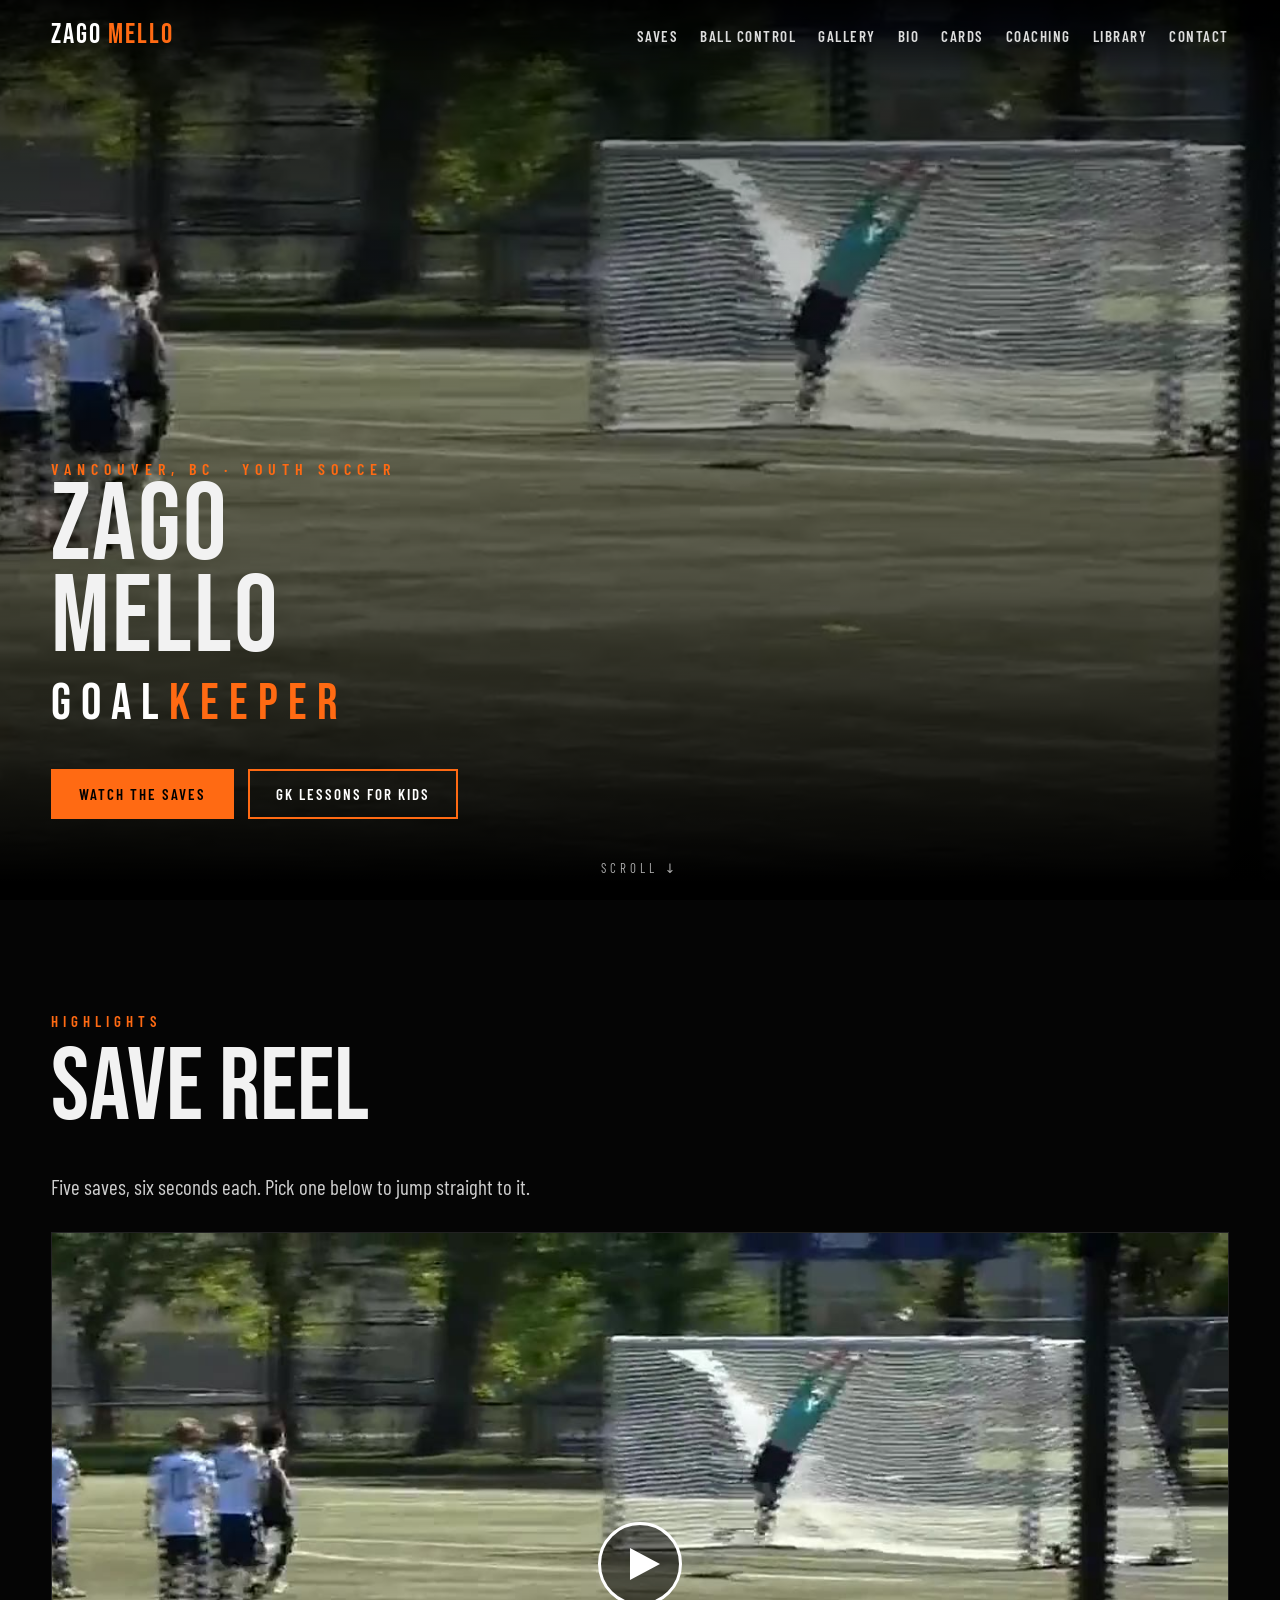
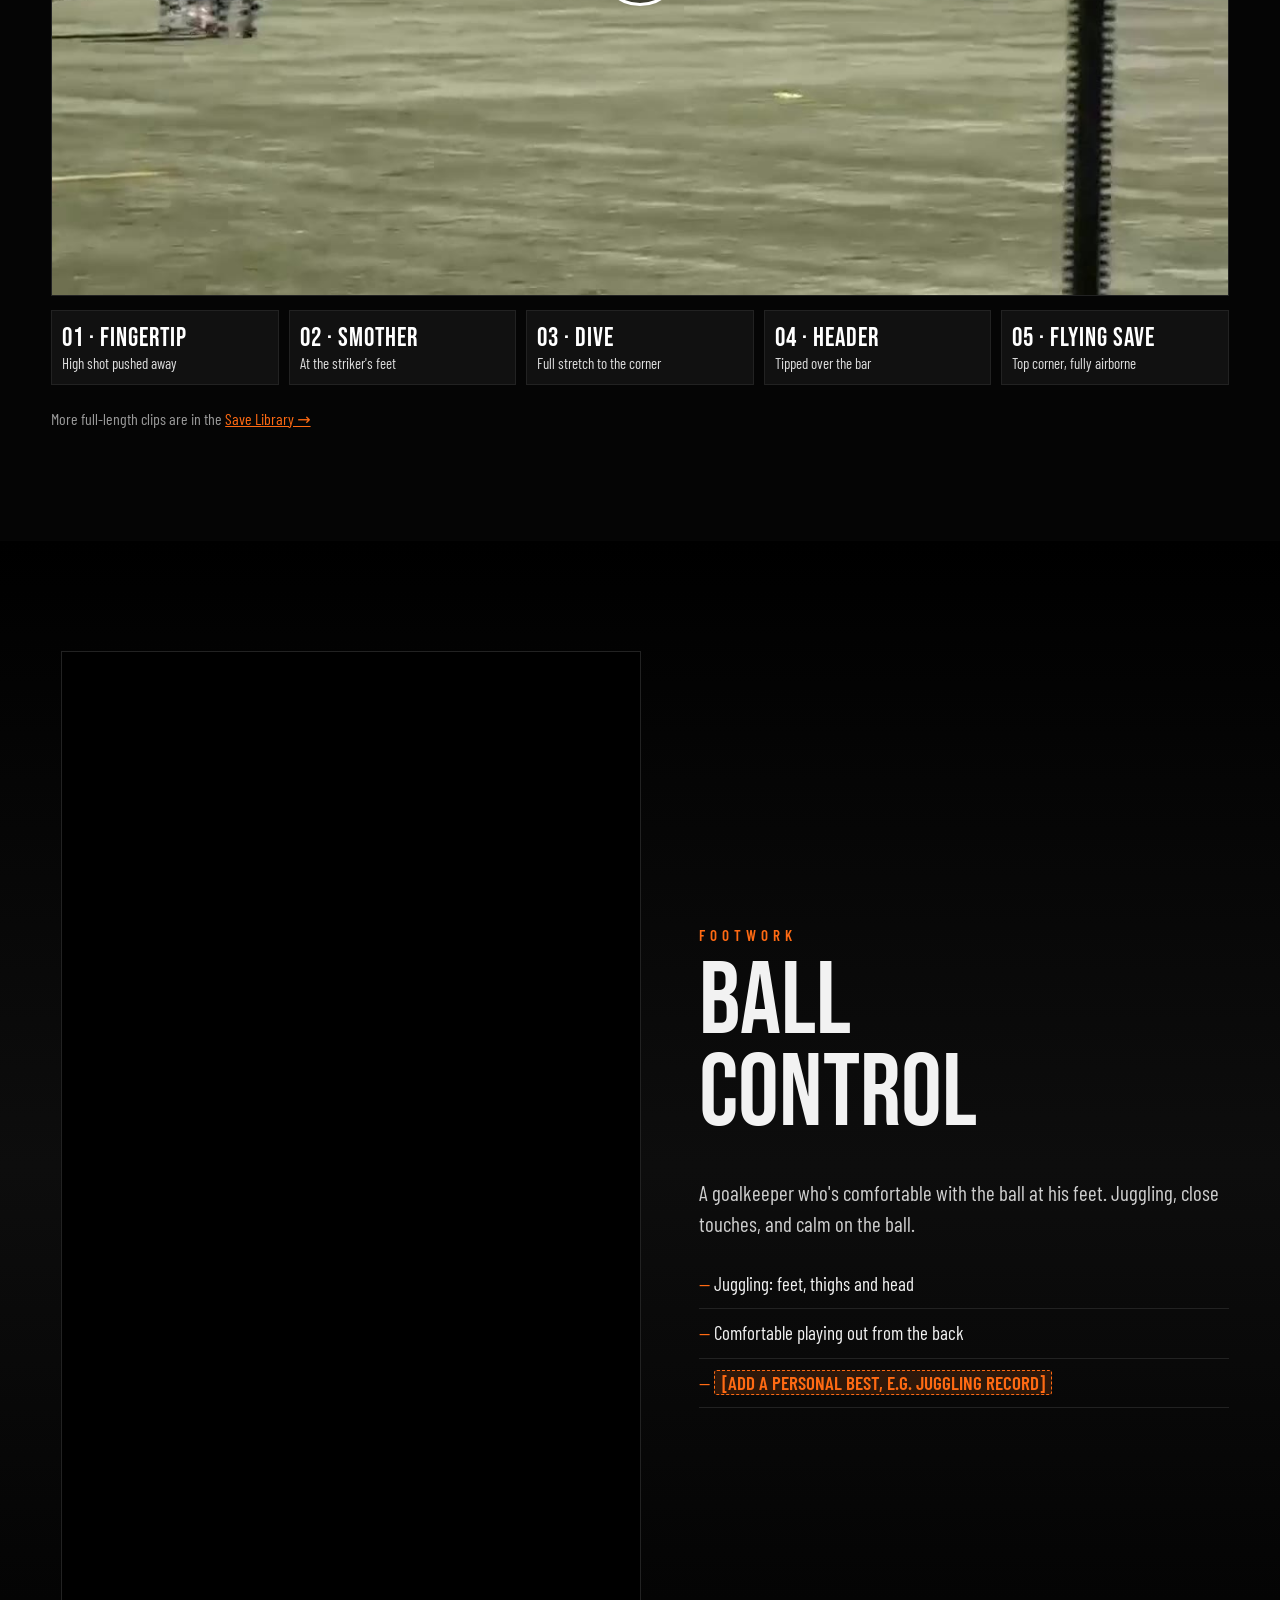
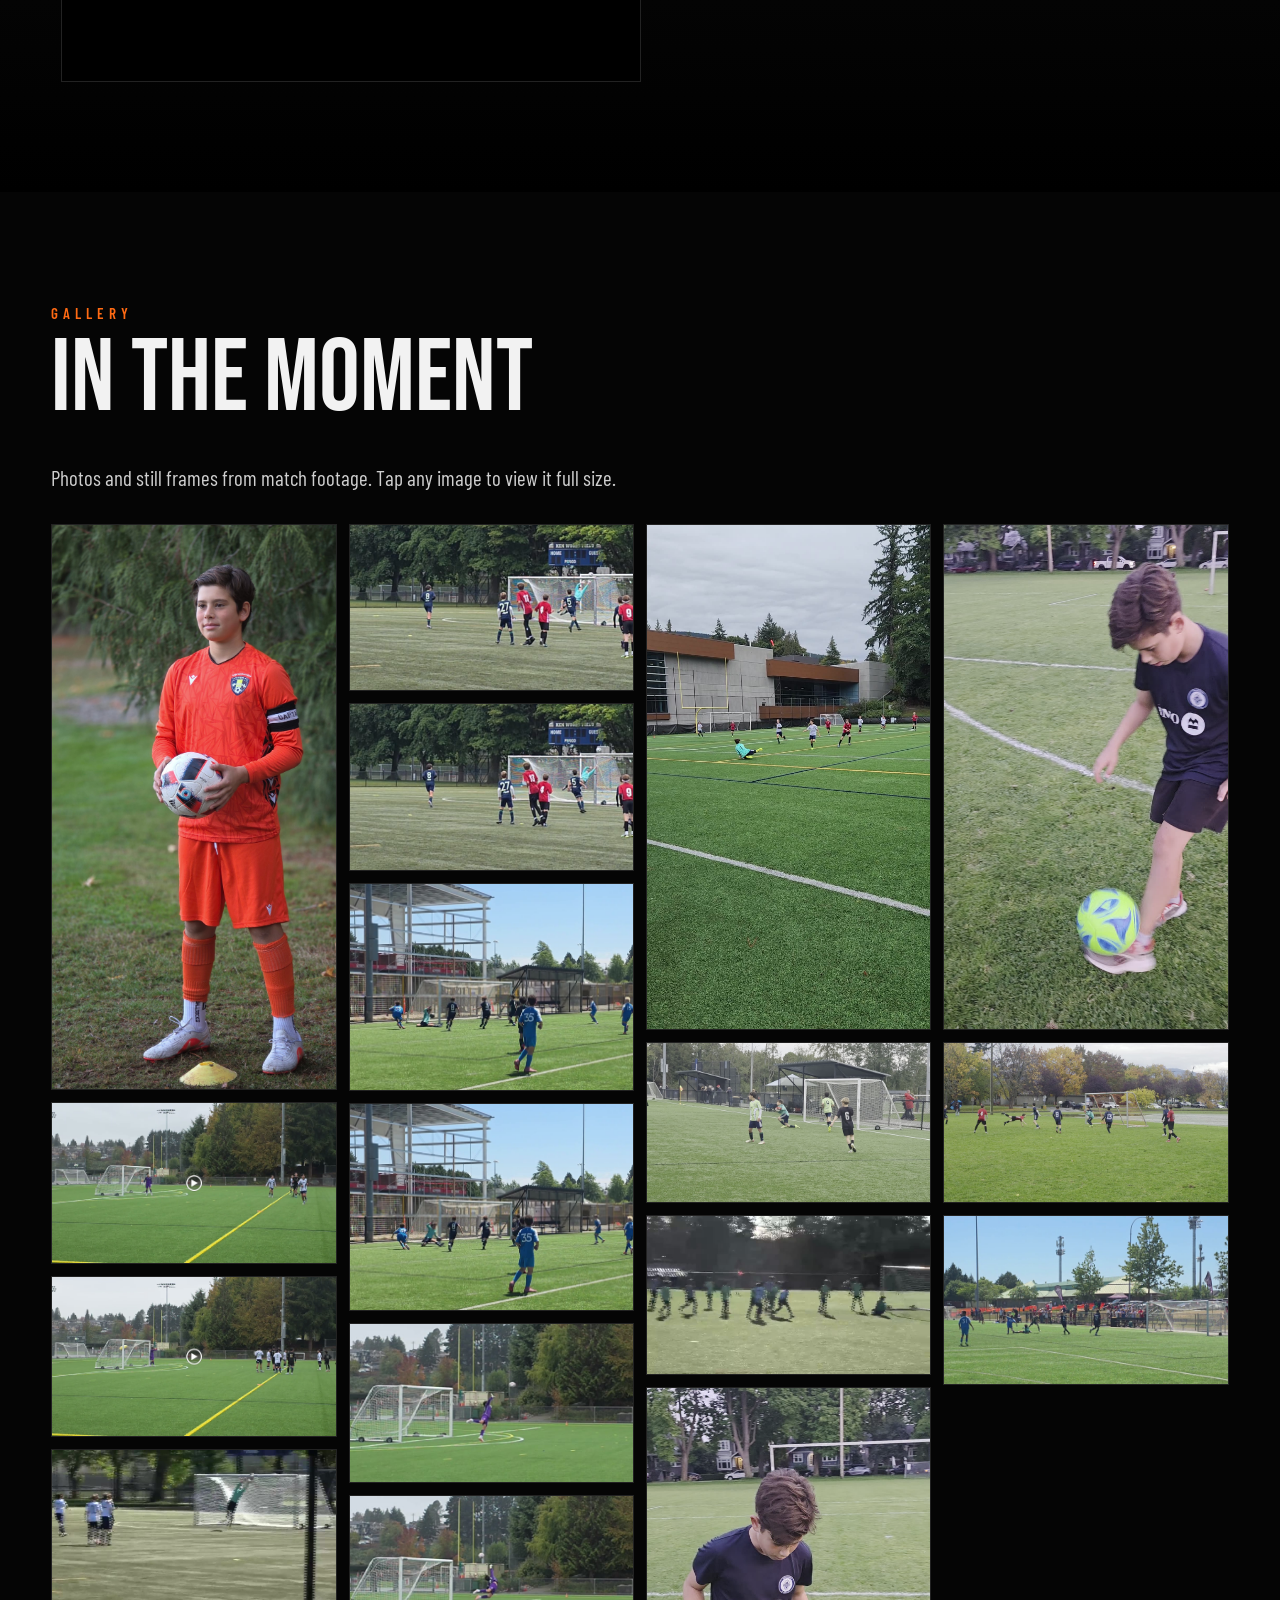
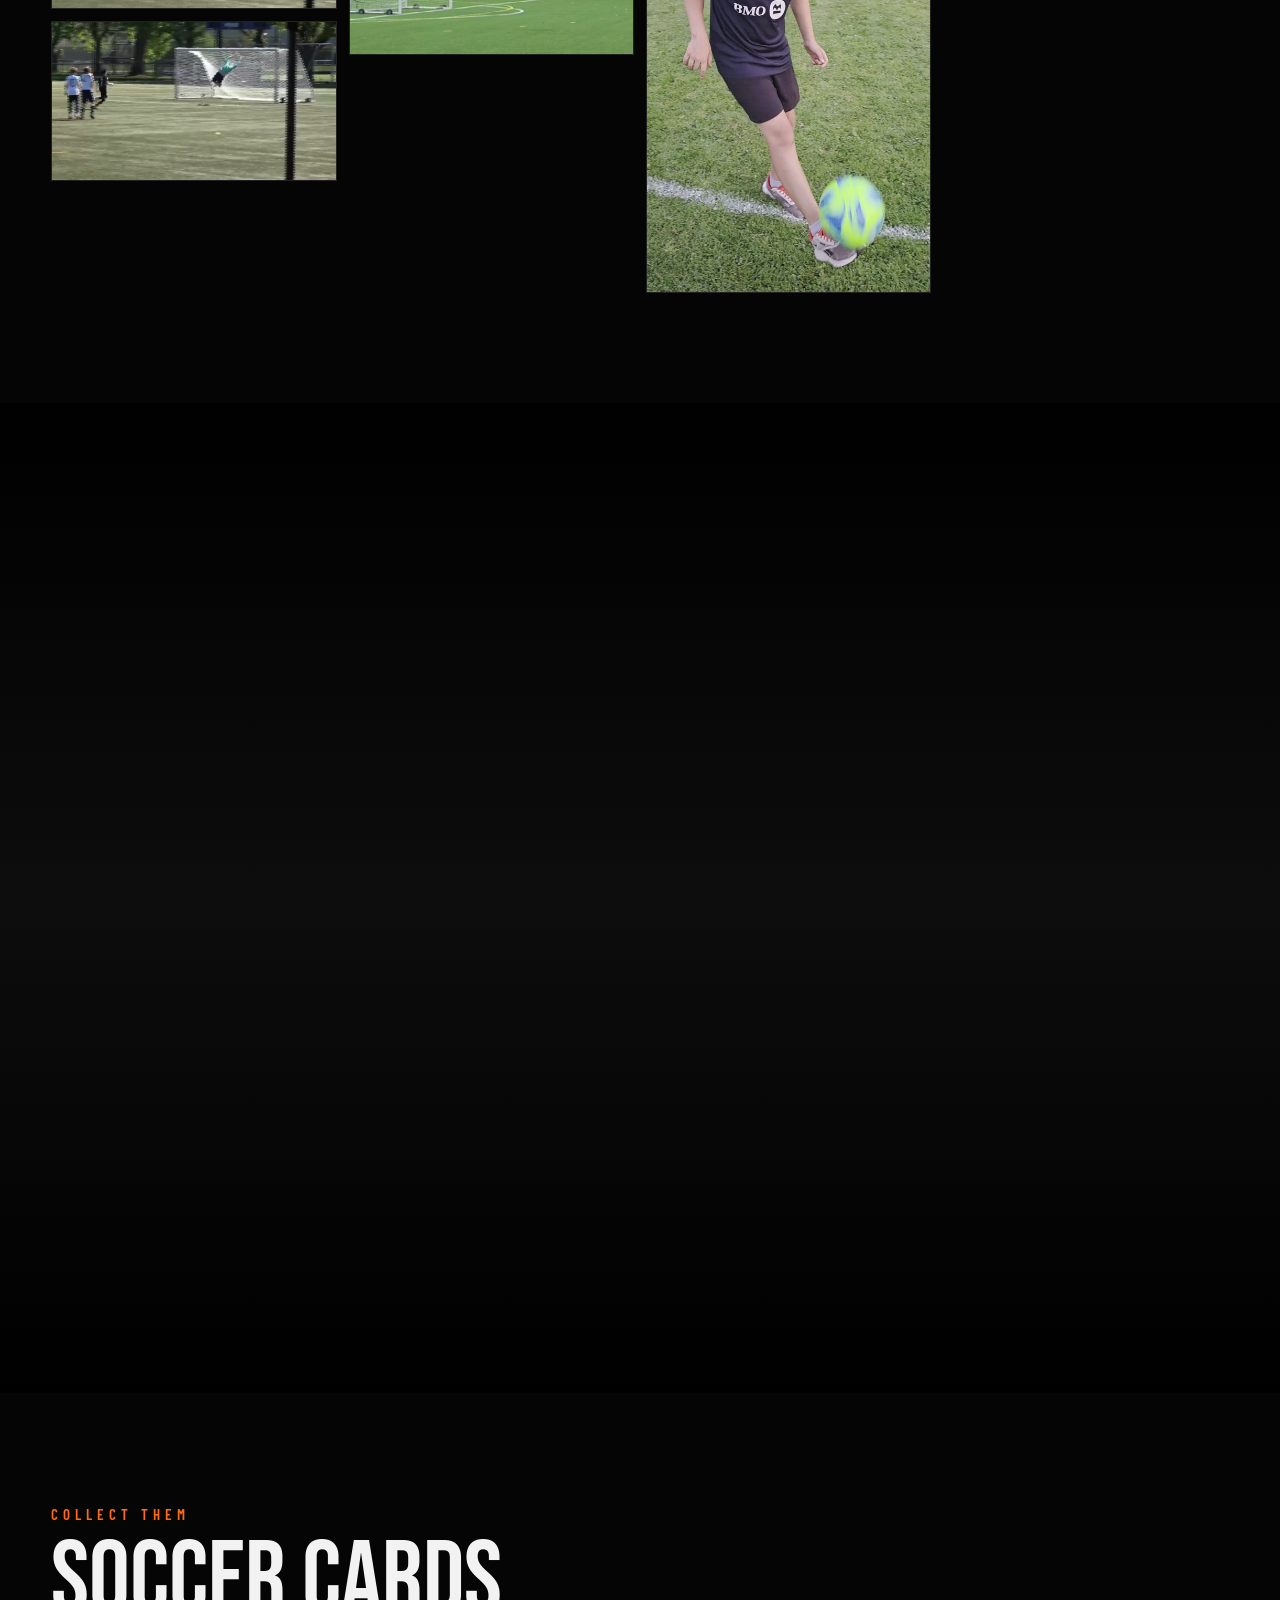
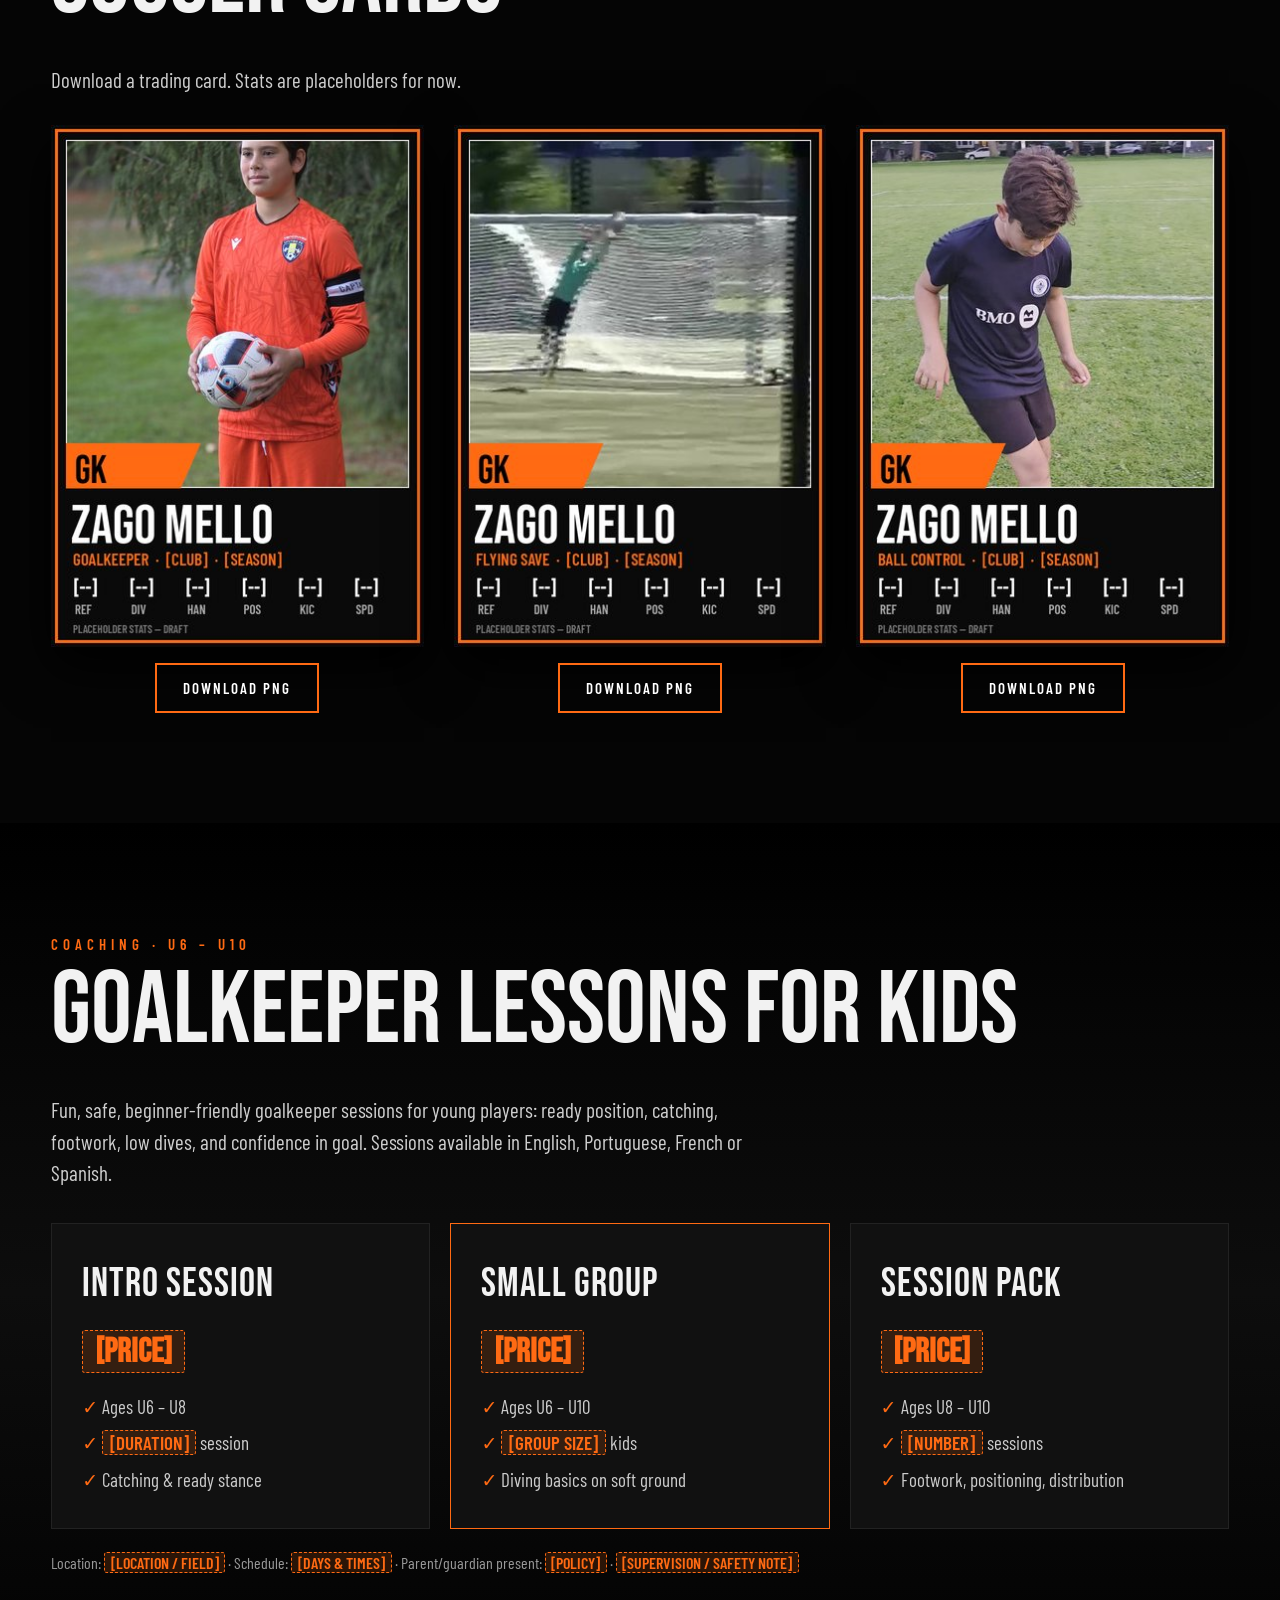
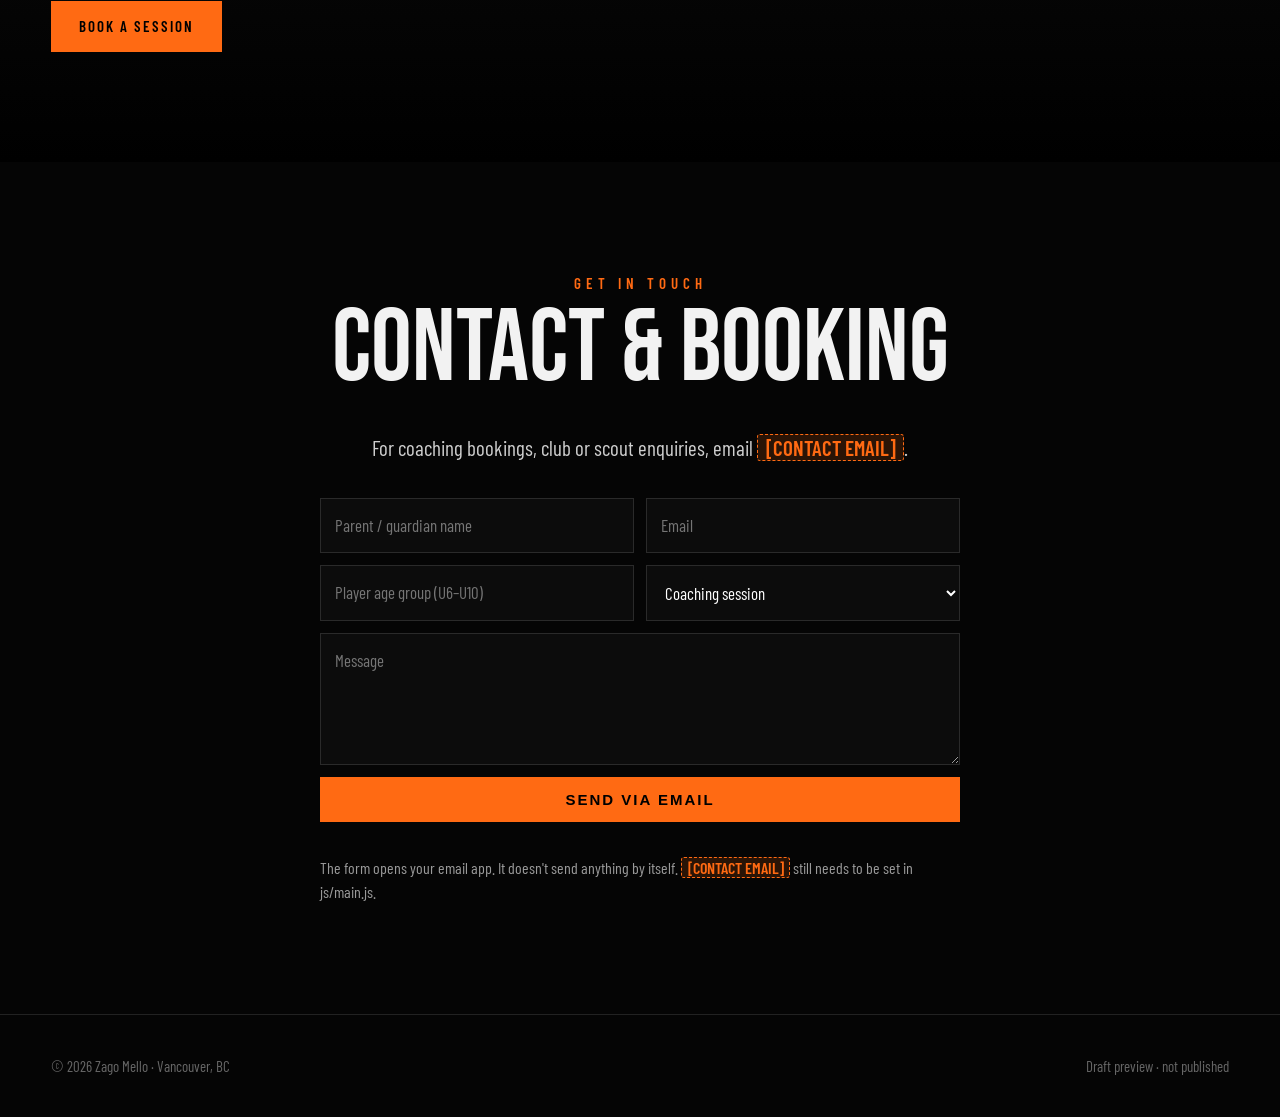
==== index.html @ b1a23499 "Reel: keep the chapter still over the player until the right frame is playing" ====
<!doctype html>
<html lang="en"><head>
<meta charset="utf-8"><meta name="viewport" content="width=device-width,initial-scale=1">
<title>Zago Mello — Goalkeeper</title>
<meta name="description" content="Zago Mello, youth soccer goalkeeper from Vancouver, BC. Save reel, ball control, gallery and goalkeeper coaching for kids U6–U10.">
<meta property="og:title" content="Zago Mello — Goalkeeper"><meta property="og:image" content="reel/poster.jpg">
<link rel="preload" href="fonts/BebasNeue-Regular.ttf" as="font" type="font/ttf" crossorigin>
<link rel="stylesheet" href="css/style.css?v=4">
</head><body id="top">
<nav class="nav" id="nav">
  <a class="brand" href="index.html#top">ZAGO <span>MELLO</span></a>
  <button class="burger" aria-label="Menu" onclick="document.querySelector('.links').classList.toggle('open')">☰</button>
  <ul class="links">
    <li><a href="index.html#reel">Saves</a></li><li><a href="index.html#control">Ball Control</a></li>
    <li><a href="index.html#gallery">Gallery</a></li><li><a href="index.html#bio">Bio</a></li>
    <li><a href="index.html#cards">Cards</a></li><li><a href="index.html#coaching">Coaching</a></li>
    <li><a href="library.html">Library</a></li><li><a href="index.html#contact">Contact</a></li>
  </ul>
</nav>
<header class="hero">
  <video autoplay muted loop playsinline preload="auto" poster="reel/poster.jpg"><source src="reel/hero-loop.mp4" type="video/mp4"></video>
  <div class="hero-txt">
    <div class="kicker">Vancouver, BC · Youth Soccer</div>
    <h1>ZAGO<br>MELLO</h1>
    <div class="role">GOAL<b>KEEPER</b></div>
    <div class="btns"><a class="btn fill" href="#reel">Watch the saves</a><a class="btn" href="#coaching">GK lessons for kids</a></div>
  </div>
  <div class="scroll-cue">SCROLL ↓</div>
</header>

<section id="reel"><div class="wrap reveal">
  <div class="eyebrow">Highlights</div><h2>Save Reel</h2>
  <p class="lead">Five saves, six seconds each. Pick one below to jump straight to it.</p>
  <div class="player" id="reelPlayer" data-poster="reel/poster.jpg"></div>
  <div class="chapters" id="chapters">
    <button data-t="0" data-img="img/chapters/01.jpg"><b>01 · Fingertip</b>High shot pushed away</button>
    <button data-t="6" data-img="img/chapters/02.jpg"><b>02 · Smother</b>At the striker's feet</button>
    <button data-t="12" data-img="img/chapters/03.jpg"><b>03 · Dive</b>Full stretch to the corner</button>
    <button data-t="18" data-img="img/chapters/04.jpg"><b>04 · Header</b>Tipped over the bar</button>
    <button data-t="24" data-img="img/chapters/05.jpg"><b>05 · Flying save</b>Top corner, fully airborne</button>
  </div>
  <p class="note">More full-length clips are in the <a href="library.html">Save Library →</a></p>
</div></section>

<section id="control" class="alt"><div class="wrap bc reveal">
  <div class="player" id="controlPlayer" data-poster="media/ball-control-poster.jpg"></div>
  <div>
    <div class="eyebrow">Footwork</div><h2>Ball<br>Control</h2>
    <p class="lead">A goalkeeper who's comfortable with the ball at his feet. Juggling, close touches, and calm on the ball.</p>
    <ul><li>Juggling: feet, thighs and head</li><li>Comfortable playing out from the back</li><li><span class="ph">[ADD A PERSONAL BEST, E.G. JUGGLING RECORD]</span></li></ul>
  </div>
</div></section>

<section id="gallery"><div class="wrap reveal">
  <div class="eyebrow">Gallery</div><h2>In The Moment</h2>
  <p class="lead">Photos and still frames from match footage. Tap any image to view it full size.</p>
  <div class="grid" id="grid">
      <a href="img/gallery/photo-n001.jpg" data-cap="photo-n001"><img src="img/gallery/photo-n001.jpg" loading="lazy" alt="Zago Mello goalkeeper still"></a>
      <a href="img/gallery/photo-n107.jpg" data-cap="photo-n107"><img src="img/gallery/photo-n107.jpg" loading="lazy" alt="Zago Mello goalkeeper still"></a>
      <a href="img/gallery/photo-n109.jpg" data-cap="photo-n109"><img src="img/gallery/photo-n109.jpg" loading="lazy" alt="Zago Mello goalkeeper still"></a>
      <a href="img/gallery/frame-01-n008.jpg" data-cap="frame-01-n008"><img src="img/gallery/frame-01-n008.jpg" loading="lazy" alt="Zago Mello goalkeeper still"></a>
      <a href="img/gallery/frame-02-n008.jpg" data-cap="frame-02-n008"><img src="img/gallery/frame-02-n008.jpg" loading="lazy" alt="Zago Mello goalkeeper still"></a>
      <a href="img/gallery/frame-03-n005.jpg" data-cap="frame-03-n005"><img src="img/gallery/frame-03-n005.jpg" loading="lazy" alt="Zago Mello goalkeeper still"></a>
      <a href="img/gallery/frame-04-n005.jpg" data-cap="frame-04-n005"><img src="img/gallery/frame-04-n005.jpg" loading="lazy" alt="Zago Mello goalkeeper still"></a>
      <a href="img/gallery/frame-05-n012.jpg" data-cap="frame-05-n012"><img src="img/gallery/frame-05-n012.jpg" loading="lazy" alt="Zago Mello goalkeeper still"></a>
      <a href="img/gallery/frame-06-n012.jpg" data-cap="frame-06-n012"><img src="img/gallery/frame-06-n012.jpg" loading="lazy" alt="Zago Mello goalkeeper still"></a>
      <a href="img/gallery/frame-07-n002.jpg" data-cap="frame-07-n002"><img src="img/gallery/frame-07-n002.jpg" loading="lazy" alt="Zago Mello goalkeeper still"></a>
      <a href="img/gallery/frame-08-n002.jpg" data-cap="frame-08-n002"><img src="img/gallery/frame-08-n002.jpg" loading="lazy" alt="Zago Mello goalkeeper still"></a>
      <a href="img/gallery/frame-09-n015.jpg" data-cap="frame-09-n015"><img src="img/gallery/frame-09-n015.jpg" loading="lazy" alt="Zago Mello goalkeeper still"></a>
      <a href="img/gallery/frame-10-n018.jpg" data-cap="frame-10-n018"><img src="img/gallery/frame-10-n018.jpg" loading="lazy" alt="Zago Mello goalkeeper still"></a>
      <a href="img/gallery/frame-11-n011.jpg" data-cap="frame-11-n011"><img src="img/gallery/frame-11-n011.jpg" loading="lazy" alt="Zago Mello goalkeeper still"></a>
      <a href="img/gallery/frame-12-n010.jpg" data-cap="frame-12-n010"><img src="img/gallery/frame-12-n010.jpg" loading="lazy" alt="Zago Mello goalkeeper still"></a>
      <a href="img/gallery/frame-13-n010.jpg" data-cap="frame-13-n010"><img src="img/gallery/frame-13-n010.jpg" loading="lazy" alt="Zago Mello goalkeeper still"></a>
      <a href="img/gallery/frame-14-n003.jpg" data-cap="frame-14-n003"><img src="img/gallery/frame-14-n003.jpg" loading="lazy" alt="Zago Mello goalkeeper still"></a>
      <a href="img/gallery/frame-15-n013.jpg" data-cap="frame-15-n013"><img src="img/gallery/frame-15-n013.jpg" loading="lazy" alt="Zago Mello goalkeeper still"></a>
  </div>
</div></section>
<div class="lb" id="lb"><button class="x" aria-label="Close">×</button><button class="prev" aria-label="Previous">‹</button><img alt=""><button class="next" aria-label="Next">›</button><div class="cap"></div></div>

<section id="bio" class="alt"><div class="wrap bio reveal">
  <img src="img/gallery/photo-n001.jpg" alt="Zago Mello in orange goalkeeper kit">
  <div class="stat-card">
    <div class="eyebrow">Player Profile</div><h2>Bio &amp; Stats</h2>
    <p>Zago Mello is a youth goalkeeper from Vancouver, BC. <span class="ph">[SHORT BIO: STARTED PLAYING AT…, STRENGTHS, GOALS]</span></p>
    <div class="stats">
      <div><small>Position</small><strong>Goalkeeper</strong></div>
      <div><small>Age</small><strong><span class="ph">[AGE]</span></strong></div>
      <div><small>Club</small><strong><span class="ph">[CLUB]</span></strong></div>
      <div><small>Height</small><strong><span class="ph">[HEIGHT]</span></strong></div>
      <div><small>Hometown</small><strong>Vancouver, BC</strong></div>
      <div><small>Dominant foot / hand</small><strong><span class="ph">[FOOT/HAND]</span></strong></div>
    </div>
    <small style="color:var(--mute);letter-spacing:2px;text-transform:uppercase">Languages</small>
    <div class="langs"><span>Portuguese</span><span>English</span><span>French</span><span>Some Spanish</span></div>
    <p style="margin-top:20px"><small style="color:var(--mute);letter-spacing:2px;text-transform:uppercase">Achievements</small><br><span class="ph">[ACHIEVEMENTS]</span></p>
  </div>
</div></section>

<section id="cards"><div class="wrap reveal">
  <div class="eyebrow">Collect them</div><h2>Soccer Cards</h2>
  <p class="lead">Download a trading card. Stats are placeholders for now.</p>
  <div class="cards">
    <div class="tcard"><img src="cards/zago-card-portrait-thumb.jpg" alt="Zago Mello card: Goalkeeper" loading="lazy"><a class="btn" href="cards/zago-card-portrait.png" download>Download PNG</a></div>
    <div class="tcard"><img src="cards/zago-card-flying-save-thumb.jpg" alt="Zago Mello card: Flying Save" loading="lazy"><a class="btn" href="cards/zago-card-flying-save.png" download>Download PNG</a></div>
    <div class="tcard"><img src="cards/zago-card-ball-control-thumb.jpg" alt="Zago Mello card: Ball Control" loading="lazy"><a class="btn" href="cards/zago-card-ball-control.png" download>Download PNG</a></div>
  </div>
</div></section>

<section id="coaching" class="alt"><div class="wrap reveal">
  <div class="eyebrow">Coaching · U6 – U10</div><h2>Goalkeeper Lessons For Kids</h2>
  <p class="lead">Fun, safe, beginner-friendly goalkeeper sessions for young players: ready position, catching, footwork, low dives, and confidence in goal. Sessions available in English, Portuguese, French or Spanish.</p>
  <div class="tiers">
    <div class="tier"><h3>Intro Session</h3><div class="price"><span class="ph">[PRICE]</span></div><ul><li>Ages U6 – U8</li><li><span class="ph">[DURATION]</span> session</li><li>Catching &amp; ready stance</li></ul></div>
    <div class="tier hot"><h3>Small Group</h3><div class="price"><span class="ph">[PRICE]</span></div><ul><li>Ages U6 – U10</li><li><span class="ph">[GROUP SIZE]</span> kids</li><li>Diving basics on soft ground</li></ul></div>
    <div class="tier"><h3>Session Pack</h3><div class="price"><span class="ph">[PRICE]</span></div><ul><li>Ages U8 – U10</li><li><span class="ph">[NUMBER]</span> sessions</li><li>Footwork, positioning, distribution</li></ul></div>
  </div>
  <p class="note">Location: <span class="ph">[LOCATION / FIELD]</span> · Schedule: <span class="ph">[DAYS &amp; TIMES]</span> · Parent/guardian present: <span class="ph">[POLICY]</span> · <span class="ph">[SUPERVISION / SAFETY NOTE]</span></p>
  <div class="btns"><a class="btn fill" href="#contact">Book a session</a></div>
</div></section>

<section id="contact" class="contact"><div class="wrap reveal">
  <div class="eyebrow">Get in touch</div><h2>Contact &amp; Booking</h2>
  <p class="lead">For coaching bookings, club or scout enquiries, email <span class="ph">[CONTACT EMAIL]</span>.</p>
  <form id="bookForm">
    <div class="row2"><input name="name" placeholder="Parent / guardian name" required><input name="email" type="email" placeholder="Email" required></div>
    <div class="row2"><input name="child" placeholder="Player age group (U6–U10)"><select name="type"><option>Coaching session</option><option>Club / scout enquiry</option><option>Other</option></select></div>
    <textarea name="msg" rows="4" placeholder="Message"></textarea>
    <button class="btn fill" type="submit">Send via email</button>
    <p class="note">The form opens your email app. It doesn't send anything by itself. <span class="ph">[CONTACT EMAIL]</span> still needs to be set in js/main.js.</p>
  </form>
</div></section>

<footer><span>© <span id="yr"></span> Zago Mello · Vancouver, BC</span><span>Draft preview · not published</span></footer>
<script src="js/main.js?v=4"></script>
</body></html>
---- css/style.css ----
@font-face{font-family:"Bebas";src:url(../fonts/BebasNeue-Regular.ttf) format("truetype");font-display:swap}
@font-face{font-family:"Barlow";src:url(../fonts/BarlowCondensed-Regular.ttf) format("truetype");font-display:swap}
@font-face{font-family:"Barlow";font-weight:600;src:url(../fonts/BarlowCondensed-SemiBold.ttf) format("truetype");font-display:swap}
:root{--bg:#050505;--panel:#111;--line:#222;--fg:#f2f2f2;--mute:#9a9a9a;--accent:#ff6a13}
*{box-sizing:border-box;margin:0;padding:0}
html{scroll-behavior:smooth}
body{background:var(--bg);color:var(--fg);font-family:"Barlow",system-ui,sans-serif;font-size:19px;line-height:1.5;-webkit-font-smoothing:antialiased}
a{color:var(--accent)}
img,video{max-width:100%;display:block}
.ph{background:rgba(255,106,19,.15);border:1px dashed var(--accent);color:var(--accent);padding:0 .35em;border-radius:3px;font-weight:600;overflow-wrap:anywhere;box-decoration-break:clone;-webkit-box-decoration-break:clone}
/* nav */
.nav{position:fixed;inset:0 0 auto 0;z-index:50;display:flex;align-items:center;justify-content:space-between;padding:14px 4vw;background:linear-gradient(#000c,#0000);transition:background .3s}
.nav.solid{background:#000e;backdrop-filter:blur(6px)}
.brand{font-family:Bebas;font-size:28px;letter-spacing:2px;color:#fff;text-decoration:none}.brand span{color:var(--accent)}
.links{display:flex;gap:22px;list-style:none}
.links a{color:#ddd;text-decoration:none;font-weight:600;text-transform:uppercase;letter-spacing:1.5px;font-size:15px}
.links a:hover,.links a.active{color:var(--accent)}
.burger{display:none;background:none;border:0;color:#fff;font-size:30px;cursor:pointer}
/* hero */
.hero{position:relative;height:100vh;min-height:560px;overflow:hidden;display:flex;align-items:flex-end}
.hero video{position:absolute;inset:0;width:100%;height:100%;object-fit:cover}
.hero::after{content:"";position:absolute;inset:0;background:linear-gradient(0deg,#000 2%,#0008 35%,#0003 70%,#000a)}
.hero-txt{position:relative;z-index:2;padding:0 4vw 9vh}
.kicker{font-weight:600;letter-spacing:6px;text-transform:uppercase;color:var(--accent);font-size:16px}
.hero h1{font-family:Bebas;font-weight:400;font-size:clamp(42px,8.5vw,130px);line-height:.85;letter-spacing:2px}
.hero .role{font-family:Bebas;font-size:clamp(28px,4vw,52px);letter-spacing:10px;color:#fff}
.hero .role b{color:var(--accent);font-weight:400}
.btns{display:flex;gap:14px;margin-top:26px;flex-wrap:wrap}
.btn{display:inline-block;padding:12px 26px;border:2px solid var(--accent);color:#fff;text-decoration:none;text-transform:uppercase;font-weight:600;letter-spacing:2px;font-size:15px;transition:.2s}
.btn.fill,.btn:hover{background:var(--accent);color:#000}
.scroll-cue{position:absolute;z-index:2;bottom:22px;left:50%;transform:translateX(-50%);color:#aaa;font-size:13px;letter-spacing:4px}
/* sections */
section{padding:110px 4vw}
.wrap{max-width:1240px;margin:0 auto}
.eyebrow{color:var(--accent);font-weight:600;letter-spacing:5px;text-transform:uppercase;font-size:15px}
h2{font-family:Bebas;font-weight:400;font-size:clamp(52px,8vw,112px);line-height:.9;margin:.1em 0 .35em}
.lead{color:#cfcfcf;max-width:720px;font-size:21px}
.alt{background:linear-gradient(180deg,#000,#0d0d0d 50%,#000)}
.reveal{opacity:0;transform:translateY(40px);transition:opacity .9s ease,transform .9s ease}
.reveal.in{opacity:1;transform:none}
/* reel */
.player{position:relative;border:1px solid var(--line);background:#000;margin-top:30px}
.player video{width:100%;aspect-ratio:16/9;background:#000}
.chapters{display:grid;grid-template-columns:repeat(5,1fr);gap:10px;margin-top:14px}
.chapters button{background:var(--panel);border:1px solid var(--line);color:#ddd;padding:12px 10px;text-align:left;cursor:pointer;font-family:inherit;font-size:15px;transition:.2s}
.chapters button b{display:block;font-family:Bebas;font-size:26px;font-weight:400;color:#fff;letter-spacing:1px}
.chapters button:hover,.chapters button.on{border-color:var(--accent);color:var(--accent)}
/* ball control */
.bc{display:grid;grid-template-columns:minmax(260px,420px) 1fr;gap:60px;align-items:center}
.bc video{width:100%;aspect-ratio:9/16;object-fit:cover;border:1px solid var(--line)}
.bc ul{list-style:none;margin-top:20px}.bc li{padding:10px 0;border-bottom:1px solid var(--line)}
.bc li::before{content:"— ";color:var(--accent)}
/* gallery */
.grid{columns:4 240px;column-gap:12px;margin-top:30px}
.grid a{display:block;margin-bottom:12px;overflow:hidden;break-inside:avoid;border:1px solid var(--line)}
.grid img{width:100%;transition:transform .5s,filter .5s;filter:saturate(.9)}
.grid a:hover img{transform:scale(1.05);filter:saturate(1.15)}
.lb{position:fixed;inset:0;z-index:100;background:#000f;display:none;align-items:center;justify-content:center}
.lb.open{display:flex}
.lb img{max-width:92vw;max-height:86vh;object-fit:contain}
.lb button{position:absolute;background:none;border:0;color:#fff;font-size:44px;cursor:pointer;padding:10px 18px}
.lb .x{top:10px;right:14px}.lb .prev{left:6px}.lb .next{right:6px}
.lb .cap{position:absolute;bottom:16px;left:0;right:0;text-align:center;color:#aaa;font-size:15px}
/* bio */
.bio{display:grid;grid-template-columns:1fr 1.1fr;gap:50px;align-items:start}
.bio img{width:100%;aspect-ratio:3/4;object-fit:cover;object-position:top;border:1px solid var(--line)}
.stat-card{background:var(--panel);border:1px solid var(--line);border-top:4px solid var(--accent);padding:30px}
.stats{display:grid;grid-template-columns:repeat(2,1fr);gap:1px;background:var(--line);margin:24px 0;border:1px solid var(--line)}
.stats div{background:#0a0a0a;padding:16px 18px}
.stats small{display:block;color:var(--mute);text-transform:uppercase;letter-spacing:2px;font-size:13px}
.stats strong{font-family:Bebas;font-weight:400;font-size:30px;letter-spacing:1px}
.langs{display:flex;flex-wrap:wrap;gap:8px;margin-top:8px}
.langs span{border:1px solid #333;padding:4px 12px;font-size:15px}
/* cards */
.cards{display:grid;grid-template-columns:repeat(3,1fr);gap:30px;margin-top:30px}
.tcard{text-align:center}
.tcard img{width:100%;transition:transform .4s;box-shadow:0 20px 50px #000}
.tcard:hover img{transform:translateY(-8px) rotate(-1deg)}
.tcard .btn{margin-top:16px}
/* coaching */
.tiers{display:grid;grid-template-columns:repeat(3,1fr);gap:20px;margin-top:34px}
.tier{background:var(--panel);border:1px solid var(--line);padding:30px;display:flex;flex-direction:column;gap:12px}
.tier.hot{border-color:var(--accent)}
.tier h3{font-family:Bebas;font-weight:400;font-size:40px;letter-spacing:1px}
.tier .price{font-family:Bebas;font-size:34px;color:var(--accent)}
.tier ul{list-style:none;color:#ccc}.tier li{padding:4px 0}
.tier li::before{content:"✓ ";color:var(--accent)}
.note{margin-top:22px;color:var(--mute);font-size:16px}
/* contact */
.contact{text-align:center}
.contact .lead{margin:0 auto}
form{max-width:640px;margin:34px auto 0;display:grid;gap:12px;text-align:left}
input,select,textarea{width:100%;background:#0c0c0c;border:1px solid #2a2a2a;color:#fff;padding:14px;font:inherit;font-size:17px}
input:focus,select:focus,textarea:focus{outline:none;border-color:var(--accent)}
.row2{display:grid;grid-template-columns:1fr 1fr;gap:12px}
footer{padding:40px 4vw;border-top:1px solid var(--line);color:#666;font-size:15px;display:flex;justify-content:space-between;flex-wrap:wrap;gap:10px}
/* library */
.lib{display:grid;grid-template-columns:repeat(auto-fill,minmax(320px,1fr));gap:22px;margin-top:30px}
.vcard{background:var(--panel);border:1px solid var(--line)}
.vframe{position:relative;aspect-ratio:16/9;background:#000;overflow:hidden}
.vframe img{width:100%;height:100%;object-fit:cover;filter:grayscale(.6) brightness(.45)}
.vframe iframe{position:absolute;inset:0;width:100%;height:100%;border:0}
.soon{position:absolute;inset:0;display:flex;flex-direction:column;align-items:center;justify-content:center;gap:4px}
.soon b{font-family:Bebas;font-weight:400;font-size:34px;letter-spacing:3px}
.soon small{color:var(--accent);letter-spacing:3px;text-transform:uppercase;font-size:13px;font-weight:600}
.vmeta{padding:14px 16px;display:flex;justify-content:space-between;color:var(--mute);font-size:15px}
.vmeta strong{color:#fff;font-family:Bebas;font-weight:400;font-size:24px;letter-spacing:1px}
.pagehead{padding-top:150px}
@media (max-width:900px){
 .links{position:fixed;top:60px;right:0;left:0;flex-direction:column;background:#000f;padding:20px 6vw;gap:16px;display:none}
 .links.open{display:flex}.burger{display:block}
 .bc,.bio{grid-template-columns:1fr;gap:30px}
 .bc video{max-width:380px;margin:0 auto}
 .cards,.tiers{grid-template-columns:1fr}
 .cards{max-width:380px;margin-left:auto;margin-right:auto}
 .chapters{grid-template-columns:repeat(2,1fr)}
 section{padding:80px 5vw}
 .row2{grid-template-columns:1fr}
 .grid{columns:2 140px}
}
@media (prefers-reduced-motion:reduce){.reveal{opacity:1;transform:none;transition:none}html{scroll-behavior:auto}}
.bio>*,.bc>*,.stats>div{min-width:0}html,body{overflow-x:hidden}

.player iframe{width:100%;aspect-ratio:16/9;border:0;display:block}
/* Ball Control: vertical (9:16) YouTube player, about 2x larger than the old 16:9 box */
.bc .player{max-width:300px;width:100%;aspect-ratio:9/16;margin:0 auto}
.bc .player iframe,.bc .player img{width:100%;height:100%;aspect-ratio:9/16;object-fit:cover}
@media(max-width:760px){.bc .player{max-width:340px}}
/* Ball Control v3: bigger vertical player */
.bc{grid-template-columns:minmax(300px,500px) 1fr}
.bc .player{max-width:480px}
@media(max-width:760px){.bc{grid-template-columns:1fr}.bc .player{max-width:min(92vw,420px)}}
/* Ball Control v4: wider */
.bc{grid-template-columns:minmax(320px,600px) 1fr;gap:48px}
.bc .player{max-width:580px}
@media(max-width:760px){.bc{grid-template-columns:1fr}.bc .player{max-width:min(94vw,480px)}}

/* reel still + play button */
.playstill{display:block;width:100%;aspect-ratio:16/9;border:0;padding:0;cursor:pointer;background:#000 center/cover no-repeat;position:relative}
.playstill .pbtn{position:absolute;left:50%;top:50%;width:84px;height:84px;margin:-42px 0 0 -42px;border-radius:50%;background:rgba(0,0,0,.55);border:3px solid #fff}
.playstill .pbtn::after{content:"";position:absolute;left:50%;top:50%;margin:-16px 0 0 -10px;border-left:30px solid #fff;border-top:16px solid transparent;border-bottom:16px solid transparent}
.playstill:hover .pbtn{background:var(--accent)}

/* still stays over the YouTube player until the right frame plays */
.ytwrap{position:relative;width:100%;aspect-ratio:16/9;background:#000}
.ytwrap iframe,.ytwrap #ytp{position:absolute;inset:0;width:100%;height:100%;border:0}
.ytwrap .cover{position:absolute;inset:0;z-index:3;background:#000 center/cover no-repeat;display:grid;place-items:center}
.ytwrap .spin{width:54px;height:54px;border-radius:50%;border:5px solid rgba(255,255,255,.3);border-top-color:#fff;animation:sp 1s linear infinite}
@keyframes sp{to{transform:rotate(360deg)}}
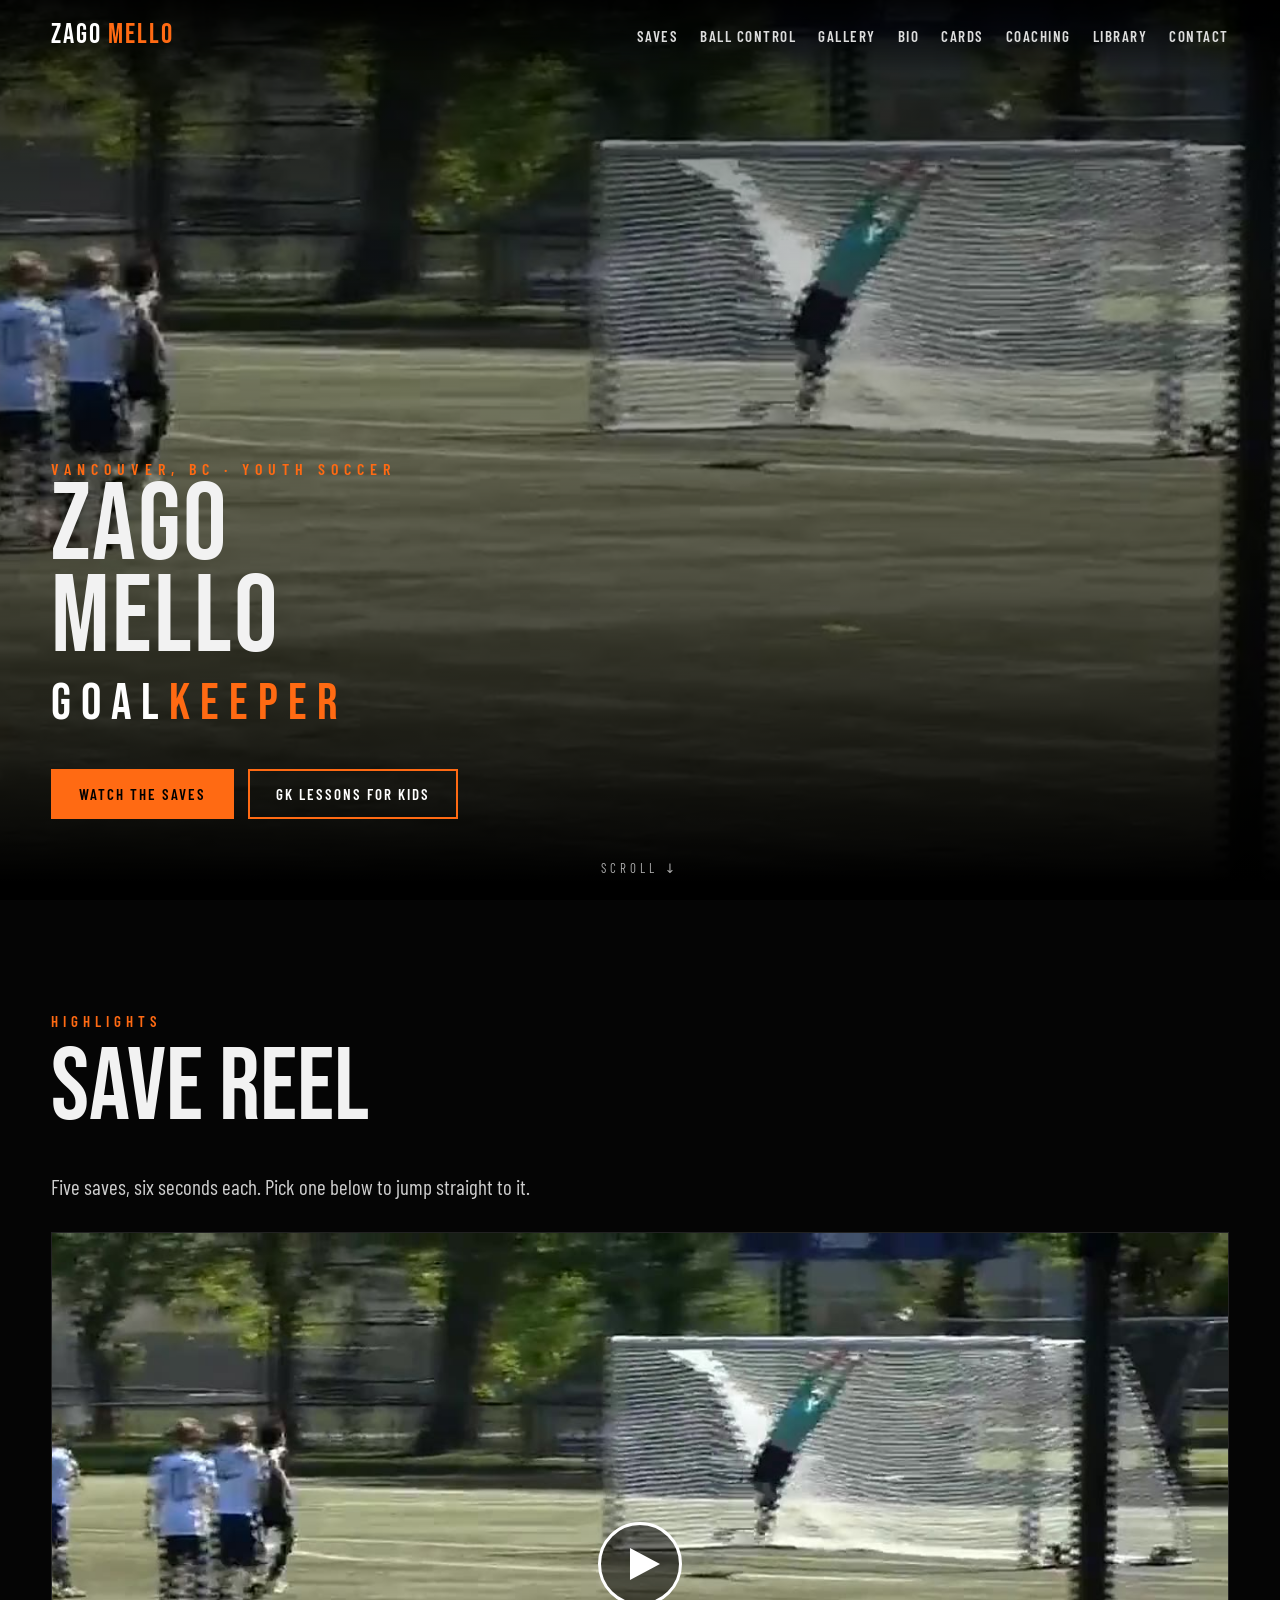
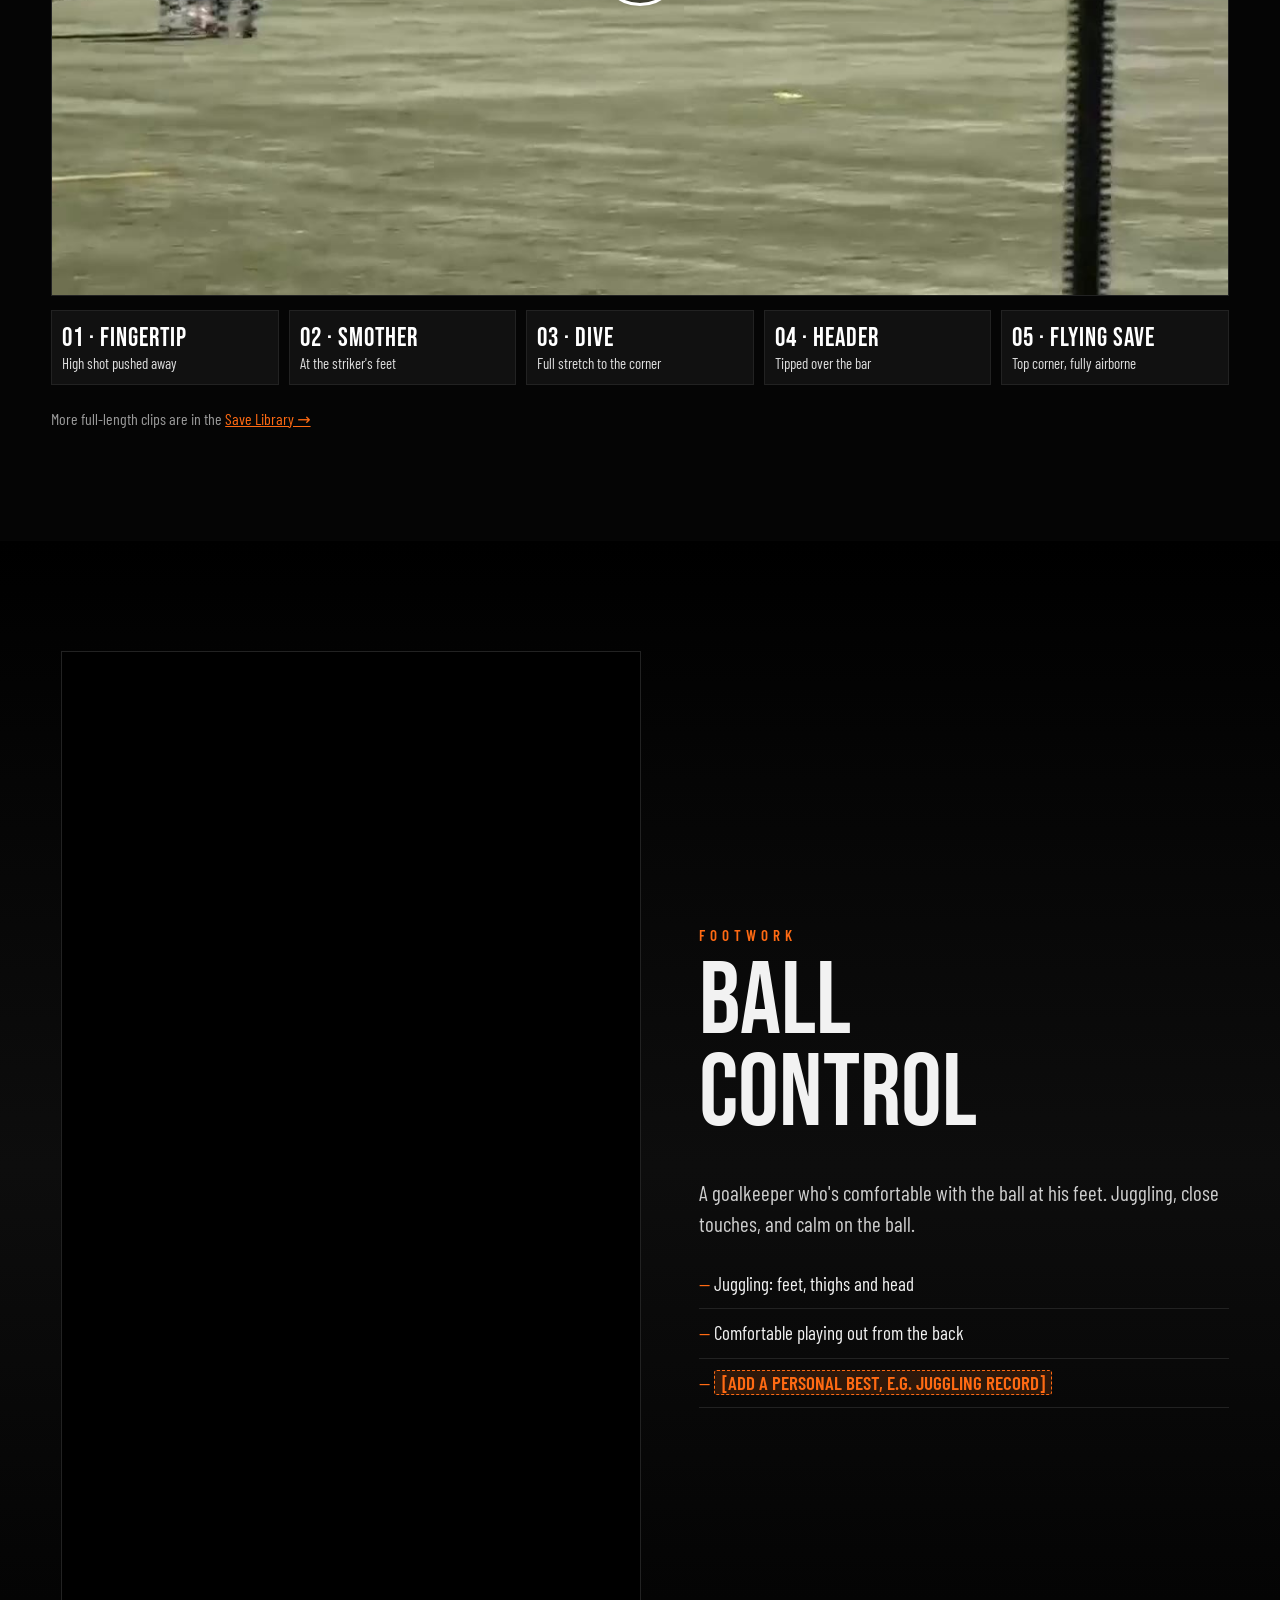
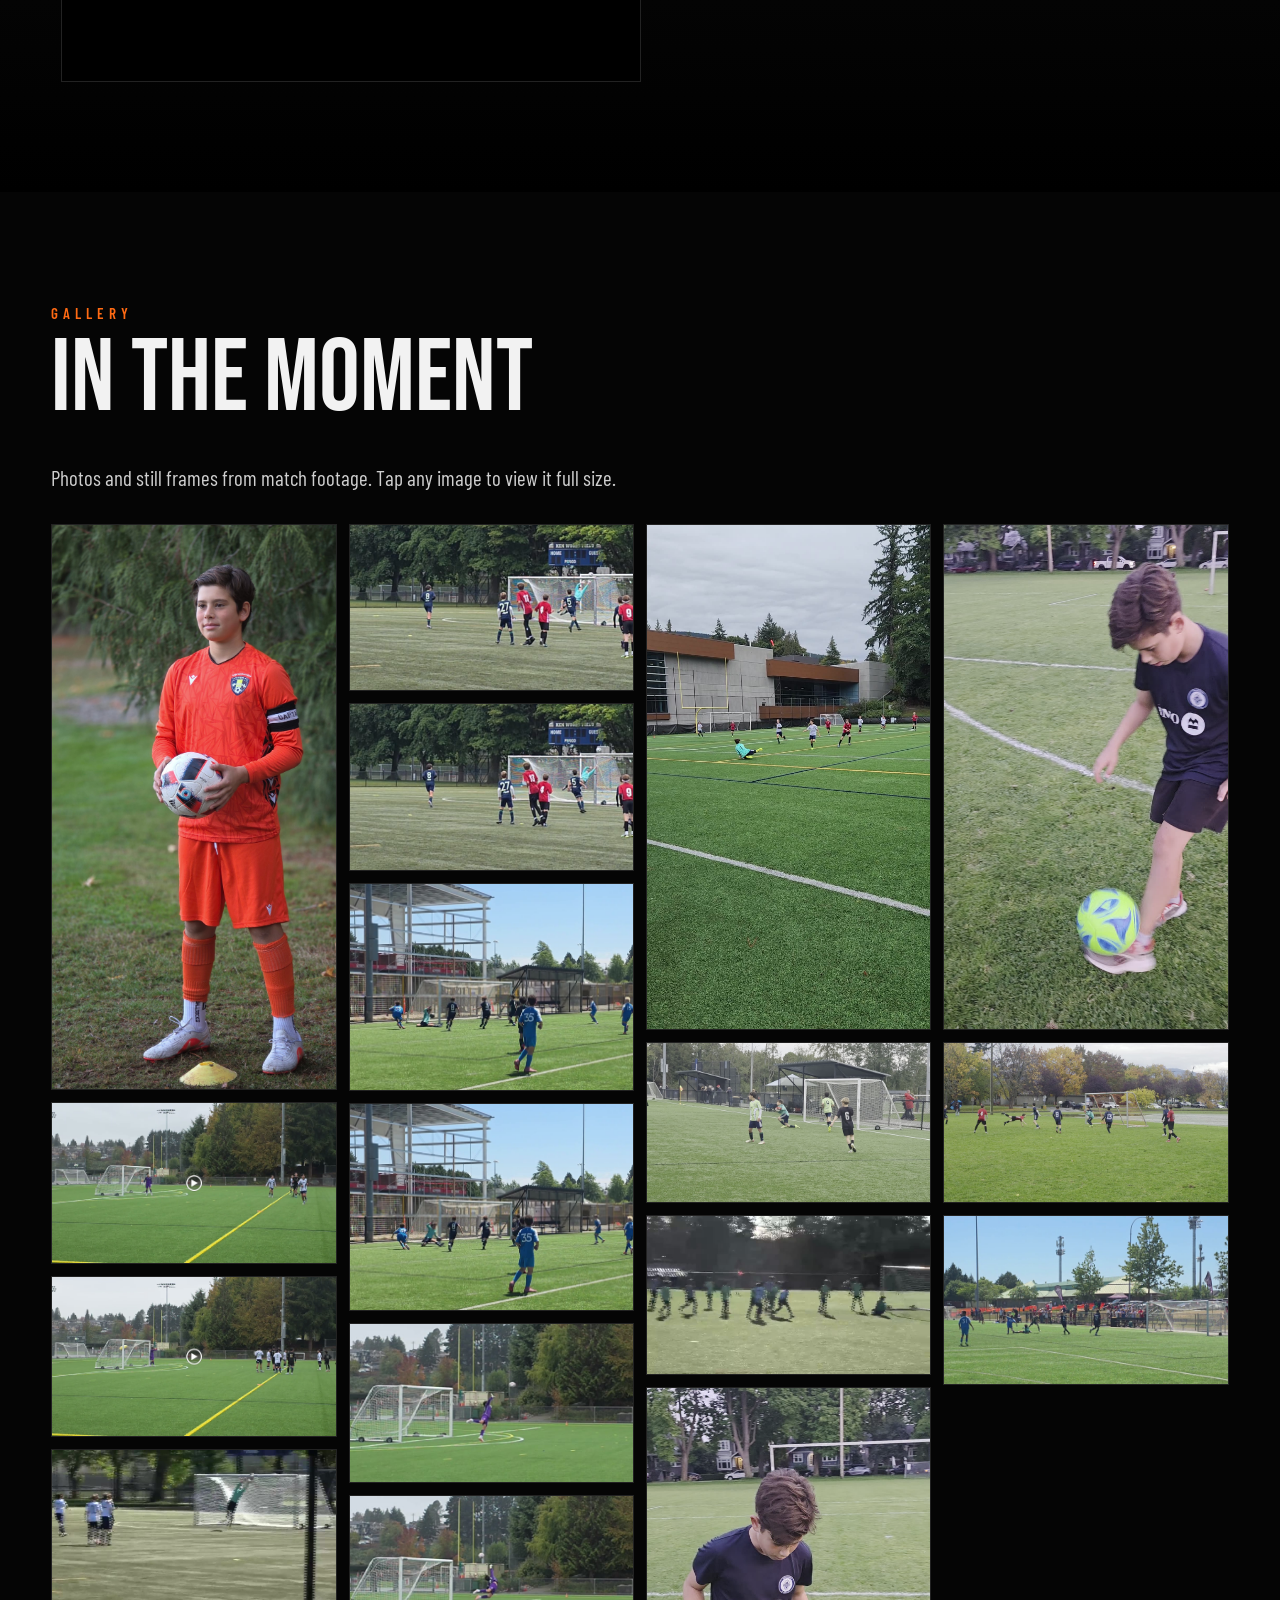
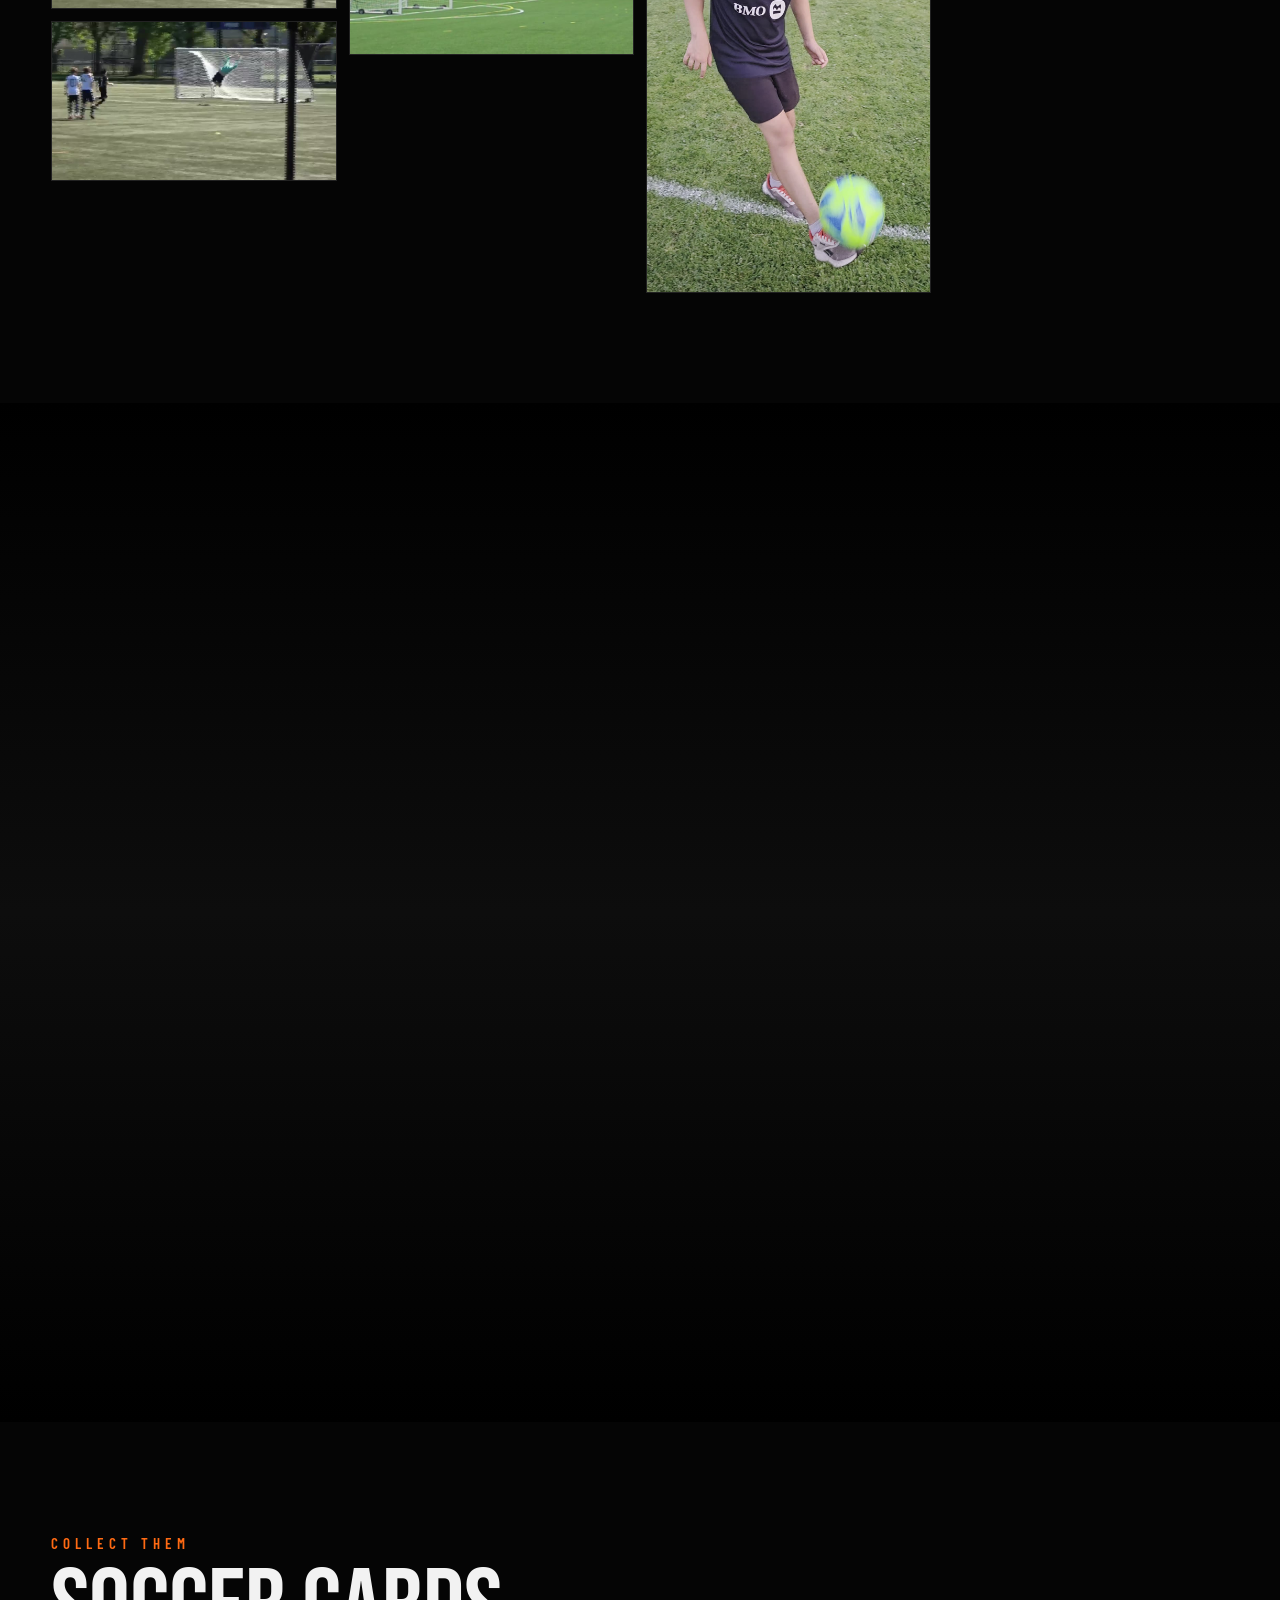
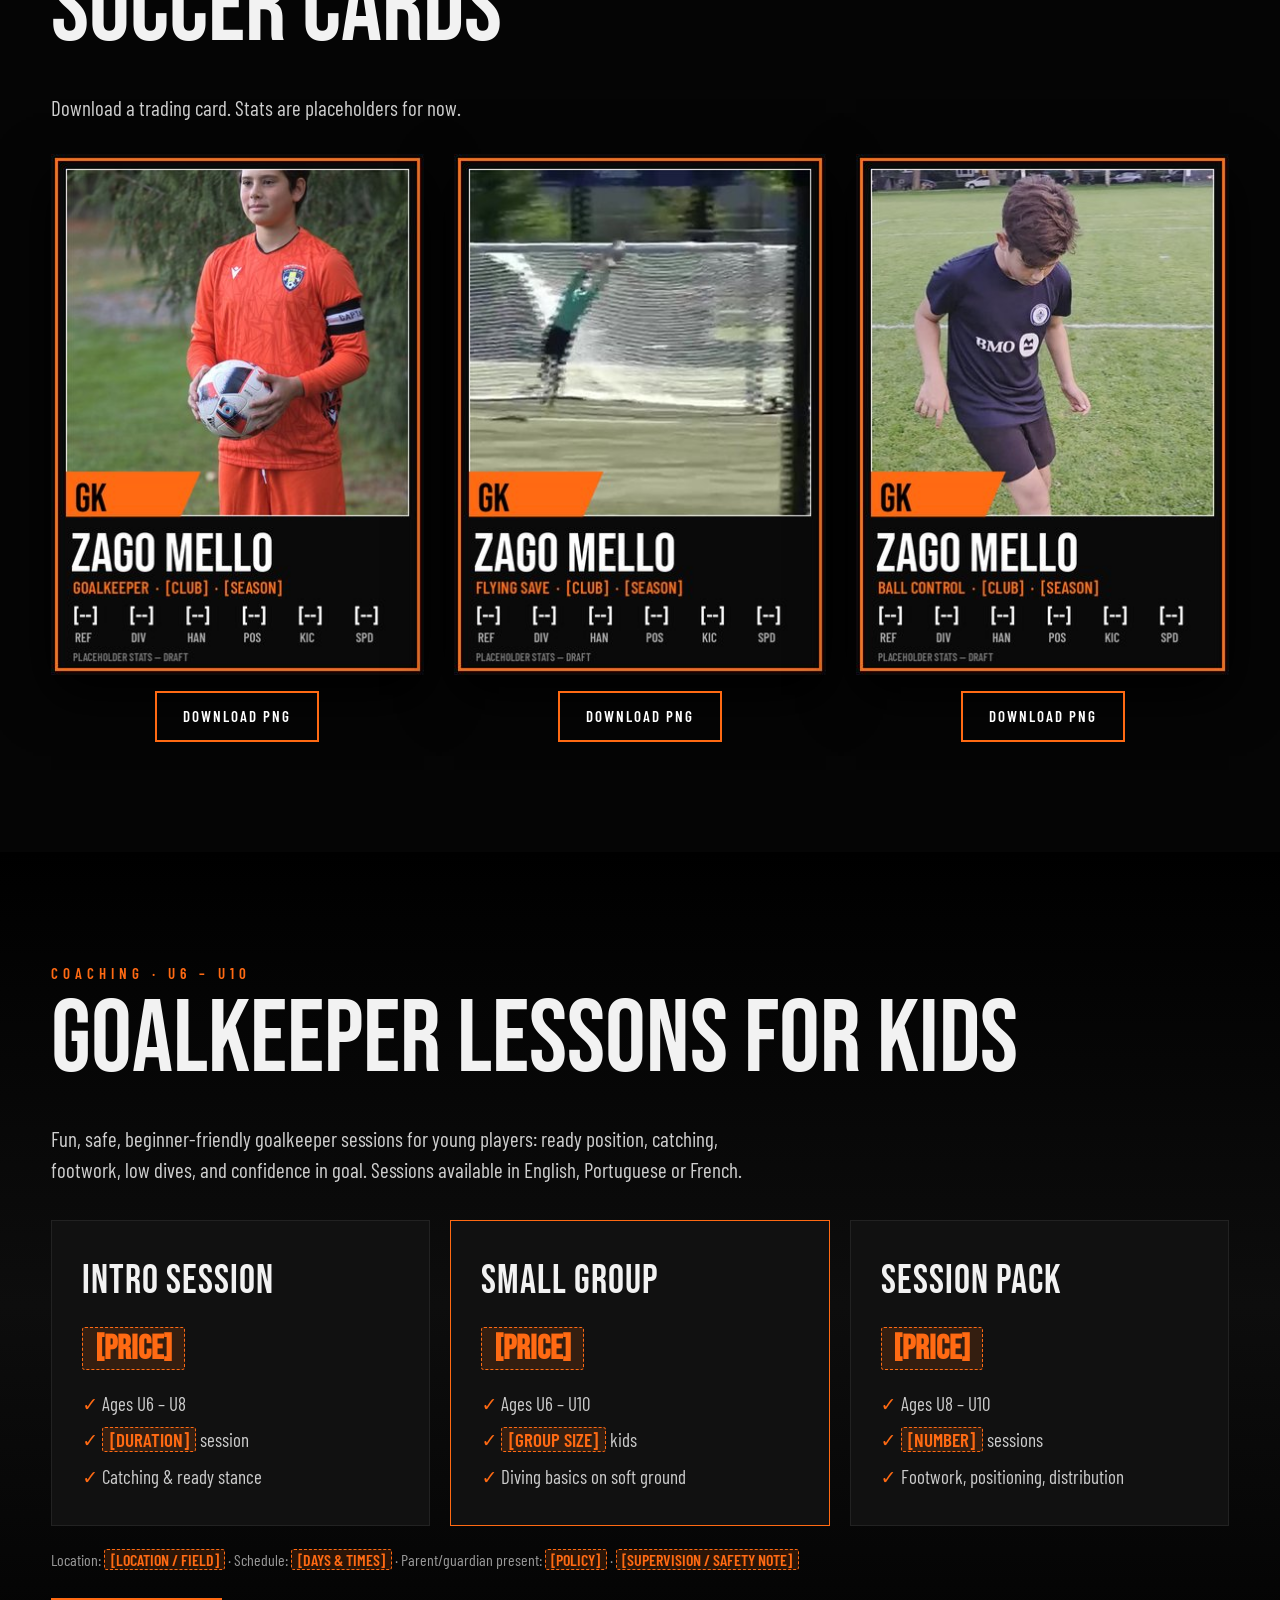
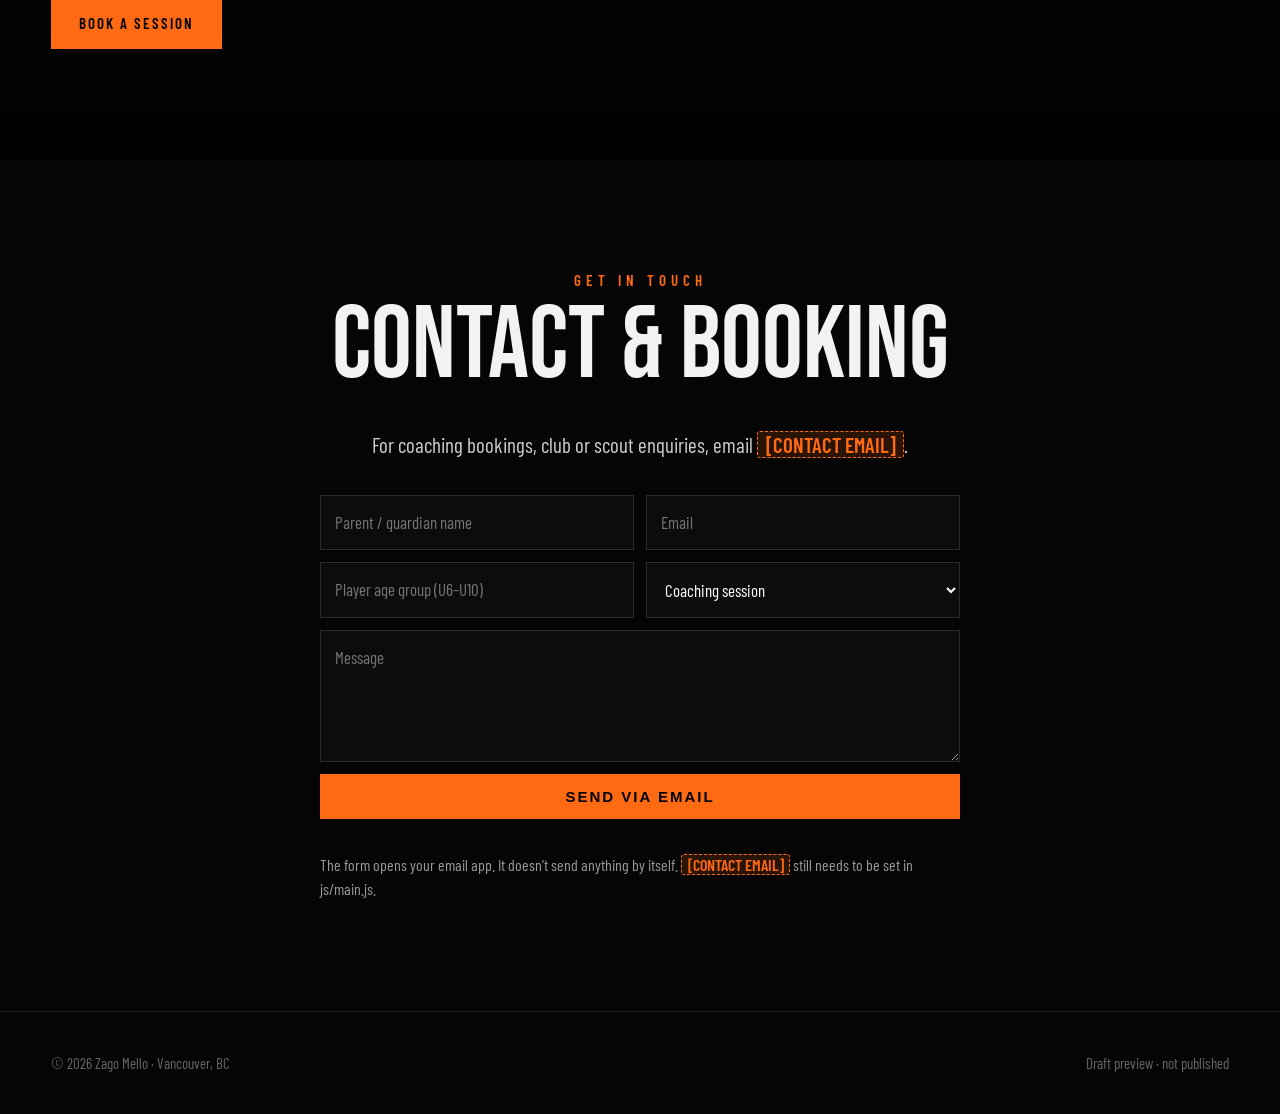
==== commit 59cd4a30: "Bio: age, club, height, foot, achievements; drop Spanish" ====
--- a/index.html
+++ b/index.html
@@ -5,7 +5,7 @@
 <meta name="description" content="Zago Mello, youth soccer goalkeeper from Vancouver, BC. Save reel, ball control, gallery and goalkeeper coaching for kids U6–U10.">
 <meta property="og:title" content="Zago Mello — Goalkeeper"><meta property="og:image" content="reel/poster.jpg">
 <link rel="preload" href="fonts/BebasNeue-Regular.ttf" as="font" type="font/ttf" crossorigin>
-<link rel="stylesheet" href="css/style.css?v=4">
+<link rel="stylesheet" href="css/style.css?v=5">
 </head><body id="top">
 <nav class="nav" id="nav">
   <a class="brand" href="index.html#top">ZAGO <span>MELLO</span></a>
@@ -84,15 +84,15 @@
     <p>Zago Mello is a youth goalkeeper from Vancouver, BC. <span class="ph">[SHORT BIO: STARTED PLAYING AT…, STRENGTHS, GOALS]</span></p>
     <div class="stats">
       <div><small>Position</small><strong>Goalkeeper</strong></div>
-      <div><small>Age</small><strong><span class="ph">[AGE]</span></strong></div>
-      <div><small>Club</small><strong><span class="ph">[CLUB]</span></strong></div>
-      <div><small>Height</small><strong><span class="ph">[HEIGHT]</span></strong></div>
+      <div><small>Age</small><strong>12</strong></div>
+      <div><small>Club</small><strong>Vancouver United</strong></div>
+      <div><small>Height</small><strong>5'4" (163 cm)</strong></div>
       <div><small>Hometown</small><strong>Vancouver, BC</strong></div>
-      <div><small>Dominant foot / hand</small><strong><span class="ph">[FOOT/HAND]</span></strong></div>
+      <div><small>Dominant foot / hand</small><strong>Right foot</strong></div>
     </div>
     <small style="color:var(--mute);letter-spacing:2px;text-transform:uppercase">Languages</small>
-    <div class="langs"><span>Portuguese</span><span>English</span><span>French</span><span>Some Spanish</span></div>
-    <p style="margin-top:20px"><small style="color:var(--mute);letter-spacing:2px;text-transform:uppercase">Achievements</small><br><span class="ph">[ACHIEVEMENTS]</span></p>
+    <div class="langs"><span>Portuguese</span><span>English</span><span>French</span></div>
+    <p style="margin-top:20px"><small style="color:var(--mute);letter-spacing:2px;text-transform:uppercase">Achievements</small><br>2× BC/Washington champion<br>3rd place, West Coast tournament</p>
   </div>
 </div></section>
 
@@ -108,7 +108,7 @@
 
 <section id="coaching" class="alt"><div class="wrap reveal">
   <div class="eyebrow">Coaching · U6 – U10</div><h2>Goalkeeper Lessons For Kids</h2>
-  <p class="lead">Fun, safe, beginner-friendly goalkeeper sessions for young players: ready position, catching, footwork, low dives, and confidence in goal. Sessions available in English, Portuguese, French or Spanish.</p>
+  <p class="lead">Fun, safe, beginner-friendly goalkeeper sessions for young players: ready position, catching, footwork, low dives, and confidence in goal. Sessions available in English, Portuguese or French.</p>
   <div class="tiers">
     <div class="tier"><h3>Intro Session</h3><div class="price"><span class="ph">[PRICE]</span></div><ul><li>Ages U6 – U8</li><li><span class="ph">[DURATION]</span> session</li><li>Catching &amp; ready stance</li></ul></div>
     <div class="tier hot"><h3>Small Group</h3><div class="price"><span class="ph">[PRICE]</span></div><ul><li>Ages U6 – U10</li><li><span class="ph">[GROUP SIZE]</span> kids</li><li>Diving basics on soft ground</li></ul></div>
@@ -131,5 +131,5 @@
 </div></section>
 
 <footer><span>© <span id="yr"></span> Zago Mello · Vancouver, BC</span><span>Draft preview · not published</span></footer>
-<script src="js/main.js?v=4"></script>
+<script src="js/main.js?v=5"></script>
 </body></html>
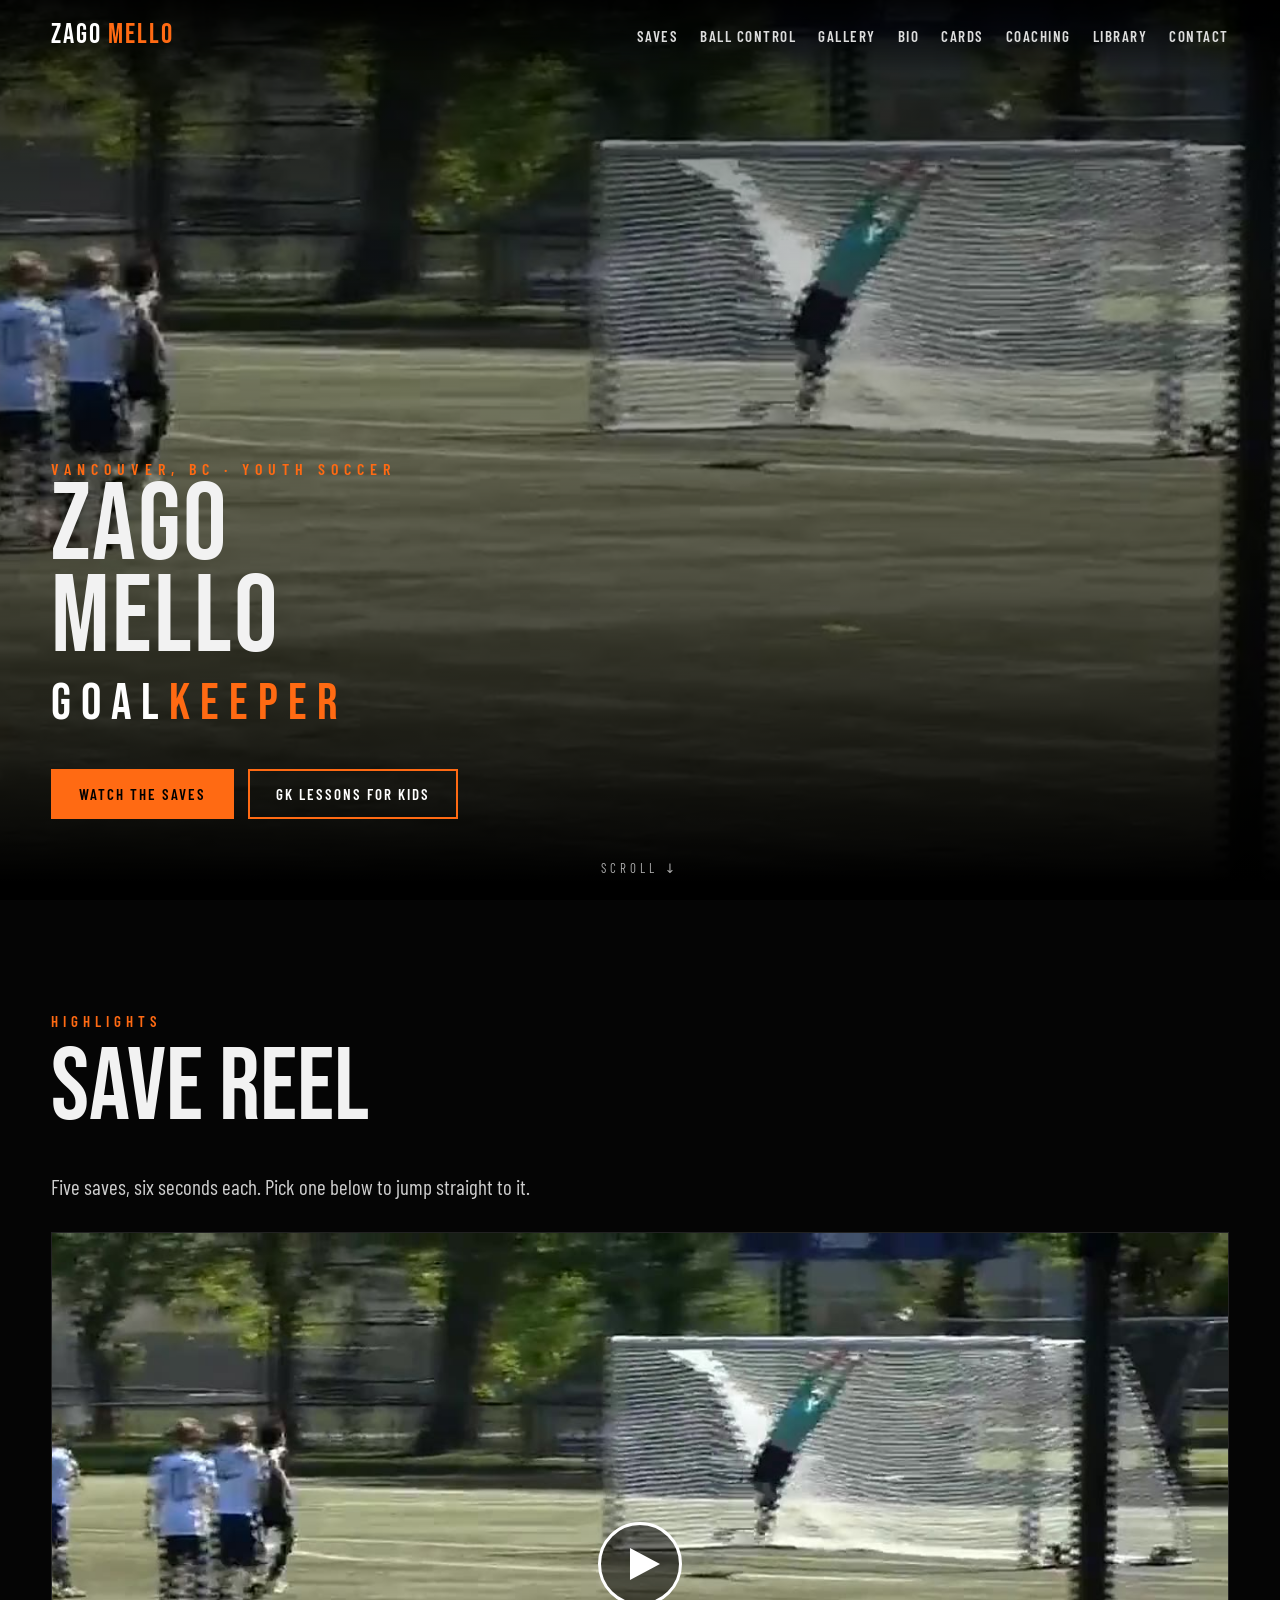
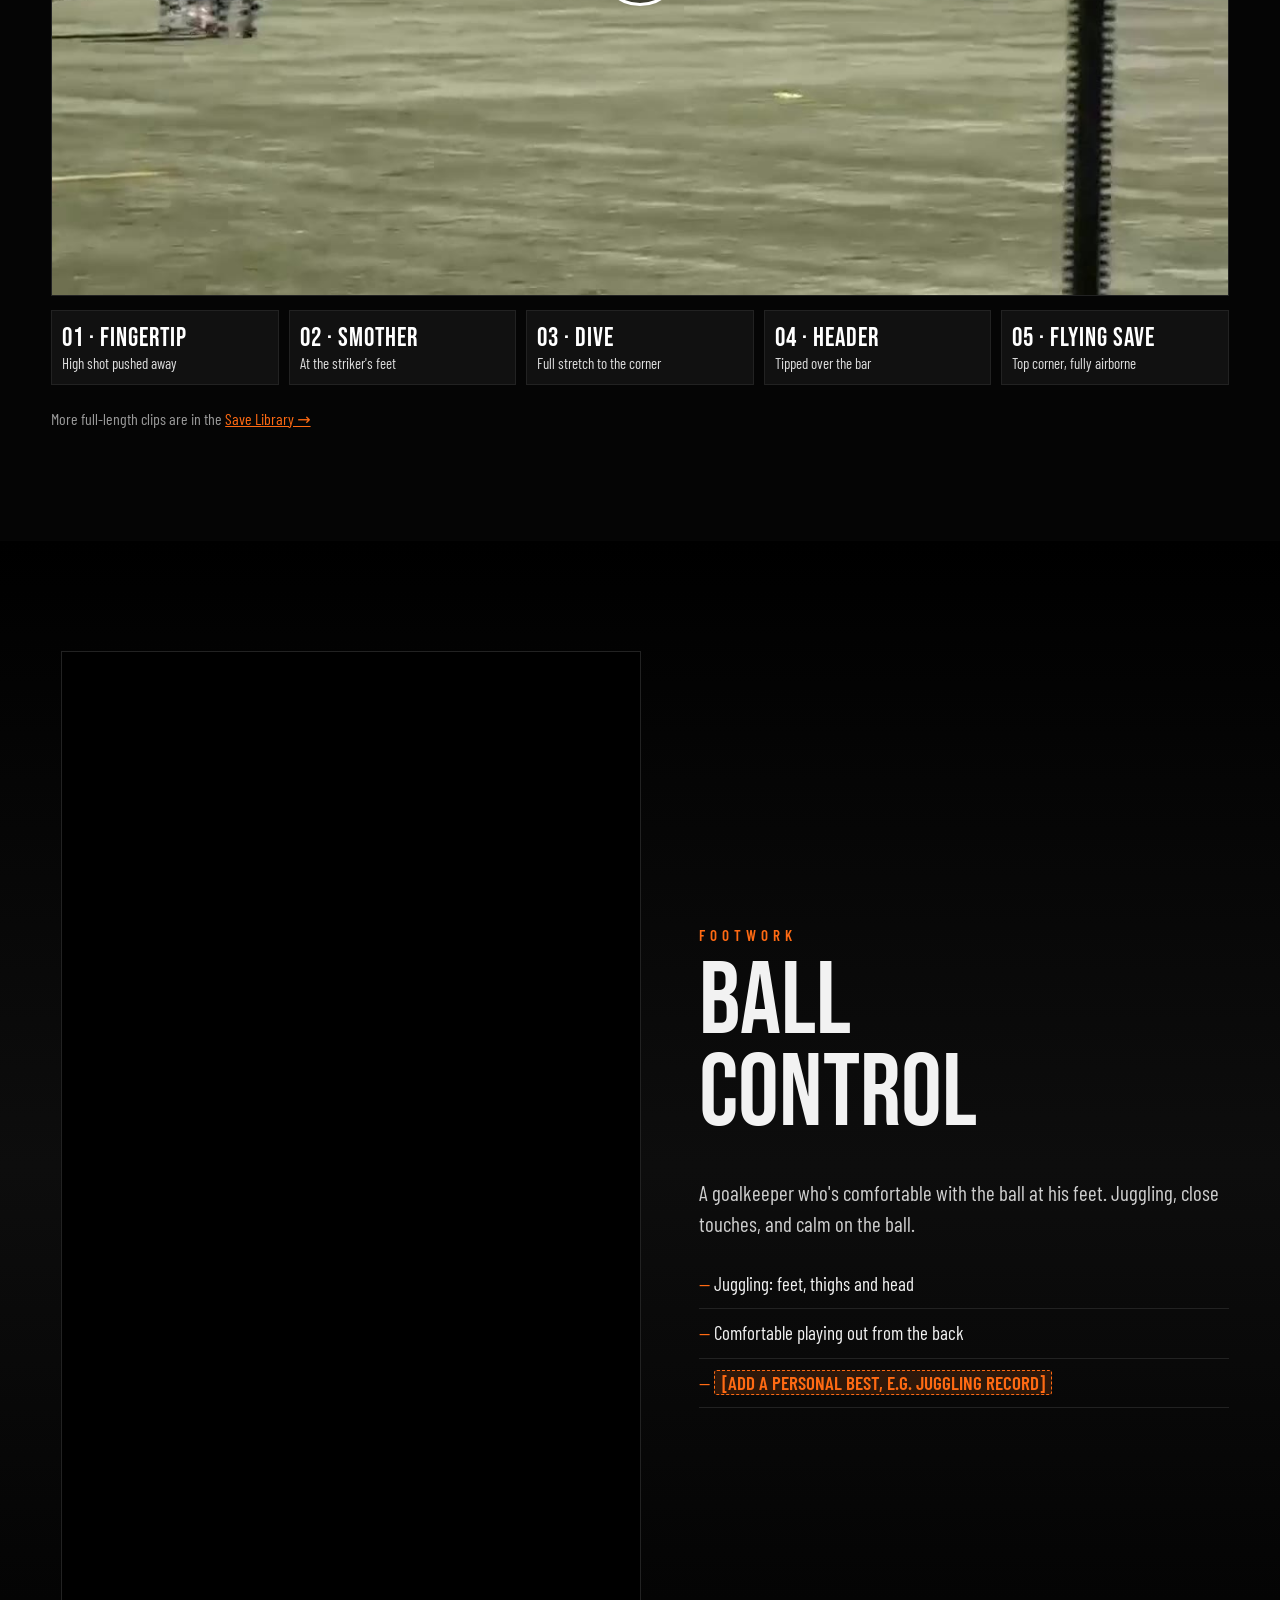
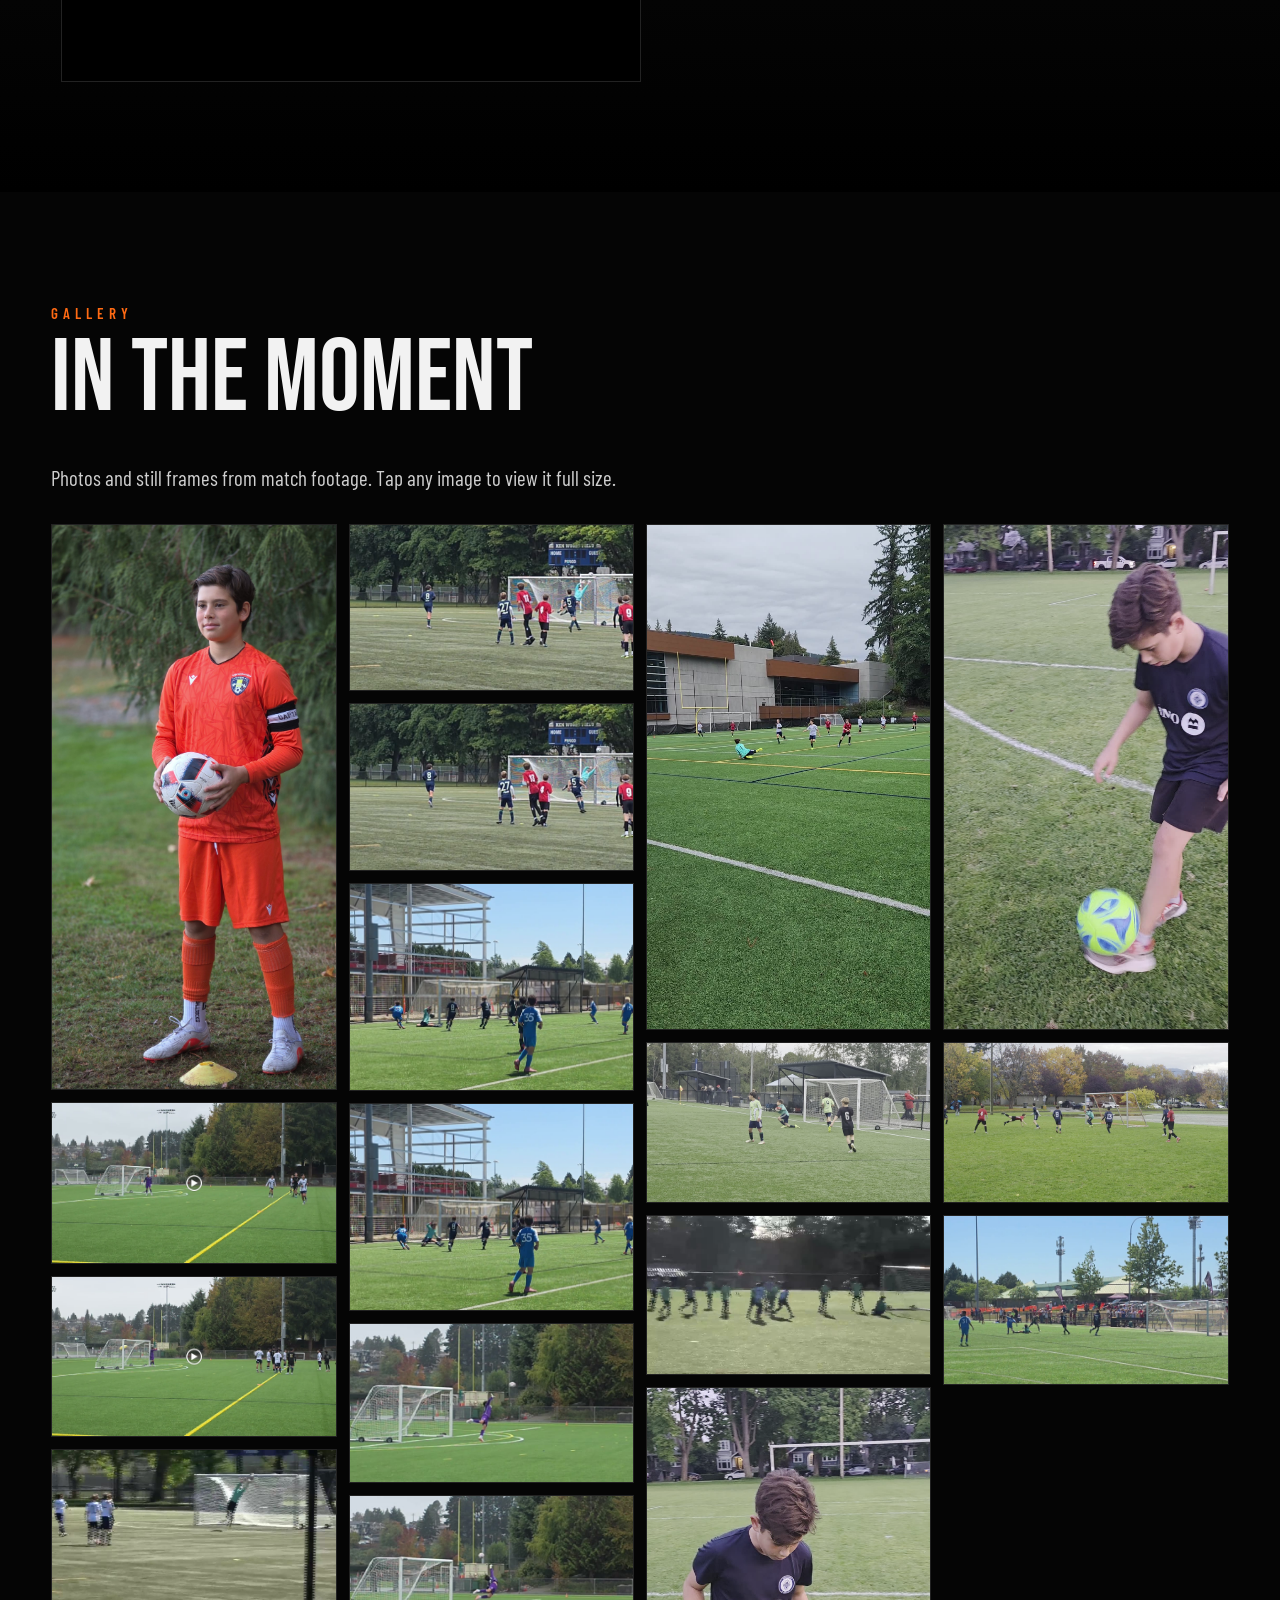
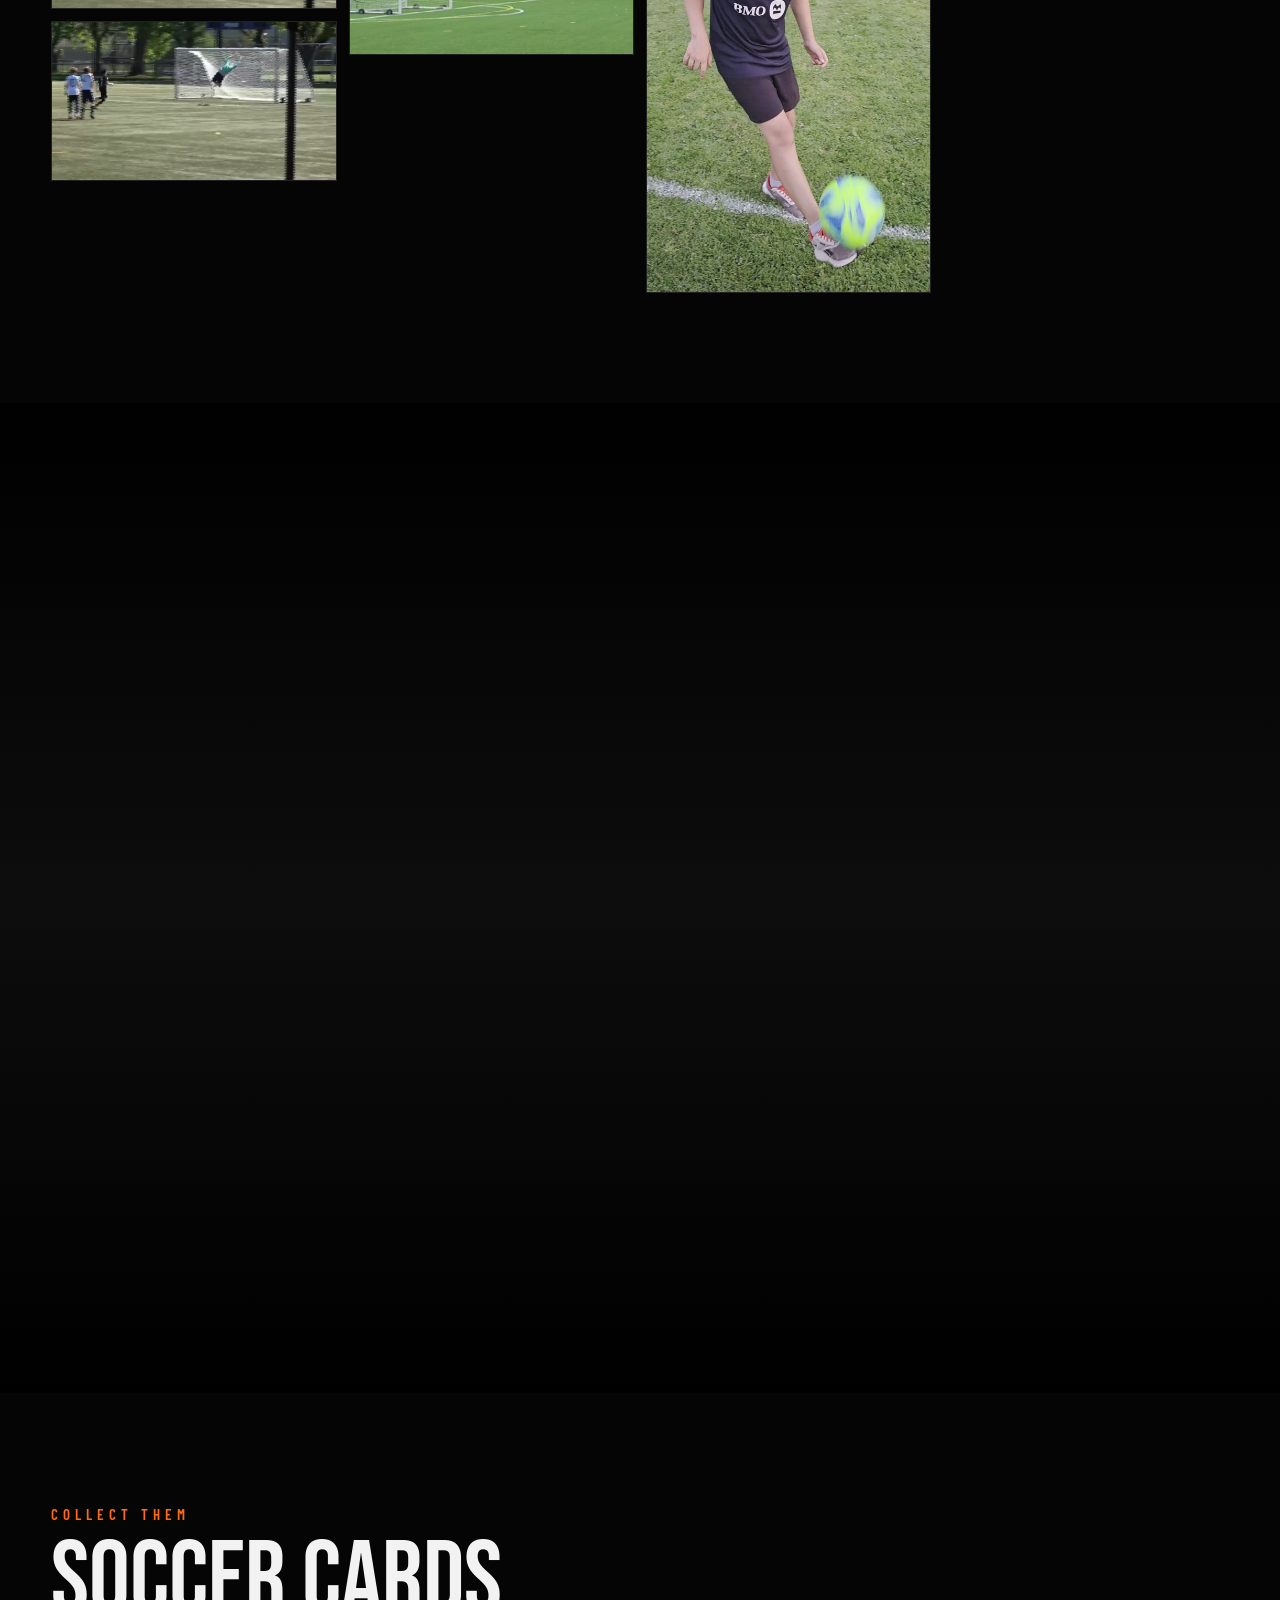
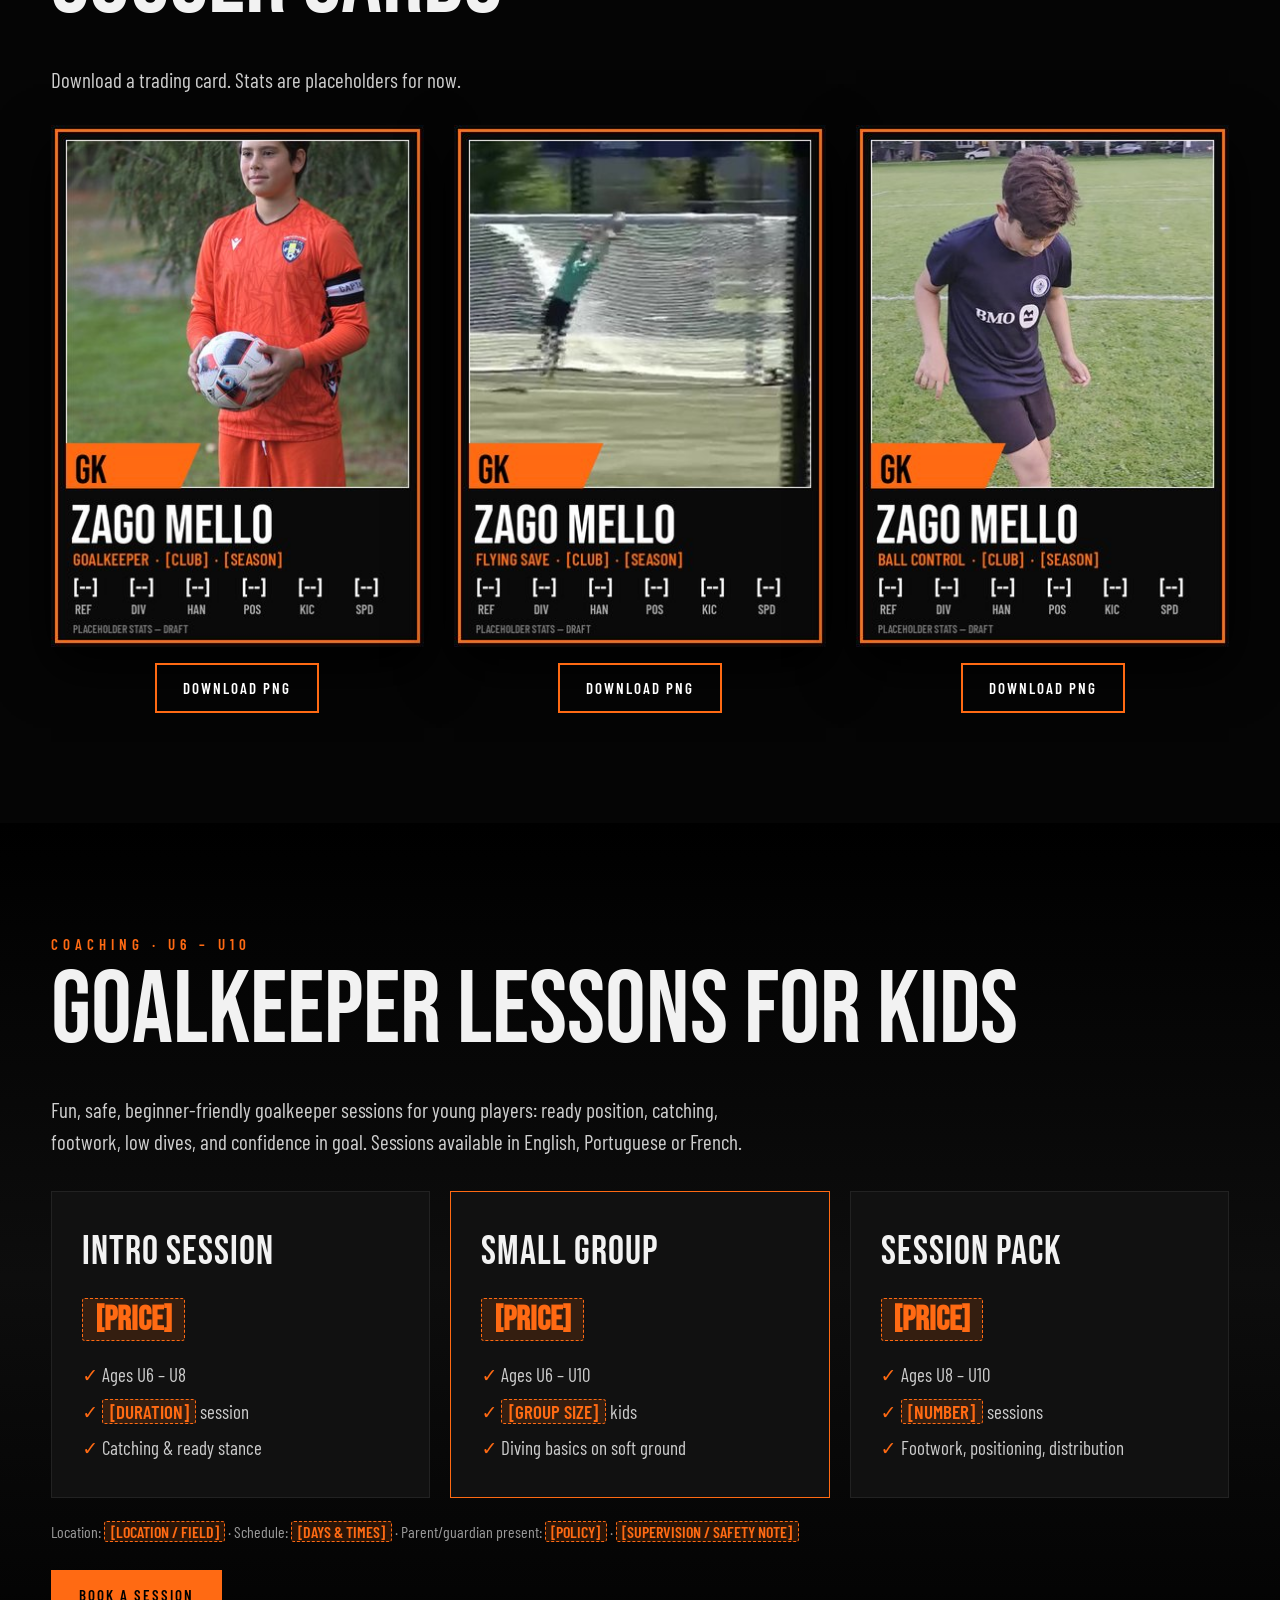
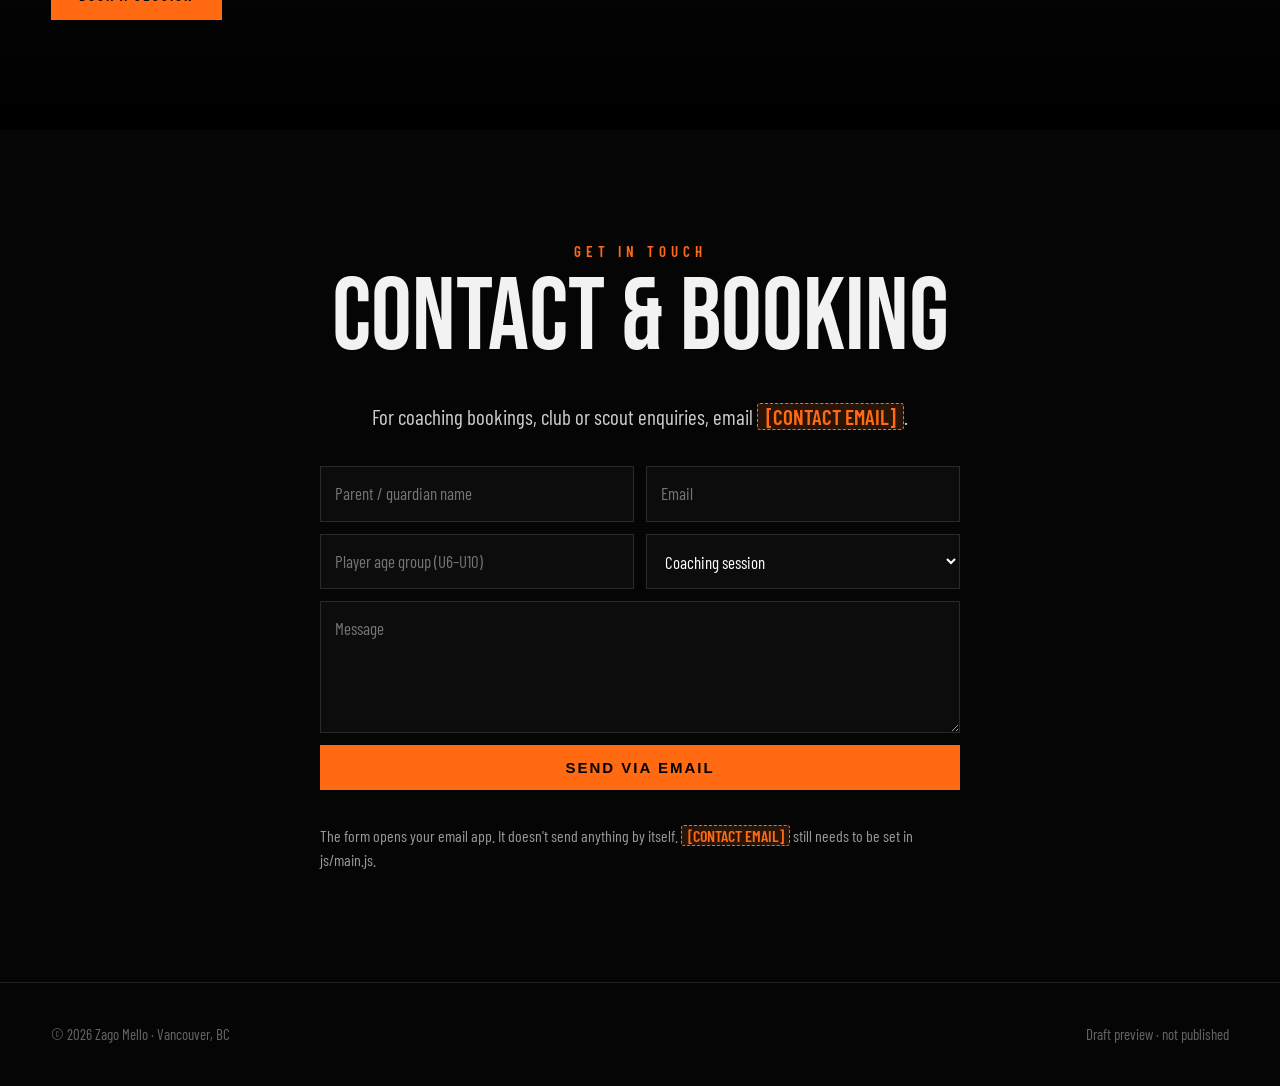
==== commit 6f4dbab3: "Bio: remove short-bio placeholder" ====
--- a/index.html
+++ b/index.html
@@ -5,7 +5,7 @@
 <meta name="description" content="Zago Mello, youth soccer goalkeeper from Vancouver, BC. Save reel, ball control, gallery and goalkeeper coaching for kids U6–U10.">
 <meta property="og:title" content="Zago Mello — Goalkeeper"><meta property="og:image" content="reel/poster.jpg">
 <link rel="preload" href="fonts/BebasNeue-Regular.ttf" as="font" type="font/ttf" crossorigin>
-<link rel="stylesheet" href="css/style.css?v=5">
+<link rel="stylesheet" href="css/style.css?v=6">
 </head><body id="top">
 <nav class="nav" id="nav">
   <a class="brand" href="index.html#top">ZAGO <span>MELLO</span></a>
@@ -81,7 +81,7 @@
   <img src="img/gallery/photo-n001.jpg" alt="Zago Mello in orange goalkeeper kit">
   <div class="stat-card">
     <div class="eyebrow">Player Profile</div><h2>Bio &amp; Stats</h2>
-    <p>Zago Mello is a youth goalkeeper from Vancouver, BC. <span class="ph">[SHORT BIO: STARTED PLAYING AT…, STRENGTHS, GOALS]</span></p>
+    <p>Zago Mello is a youth goalkeeper from Vancouver, BC.</p>
     <div class="stats">
       <div><small>Position</small><strong>Goalkeeper</strong></div>
       <div><small>Age</small><strong>12</strong></div>
@@ -131,5 +131,5 @@
 </div></section>
 
 <footer><span>© <span id="yr"></span> Zago Mello · Vancouver, BC</span><span>Draft preview · not published</span></footer>
-<script src="js/main.js?v=5"></script>
+<script src="js/main.js?v=6"></script>
 </body></html>
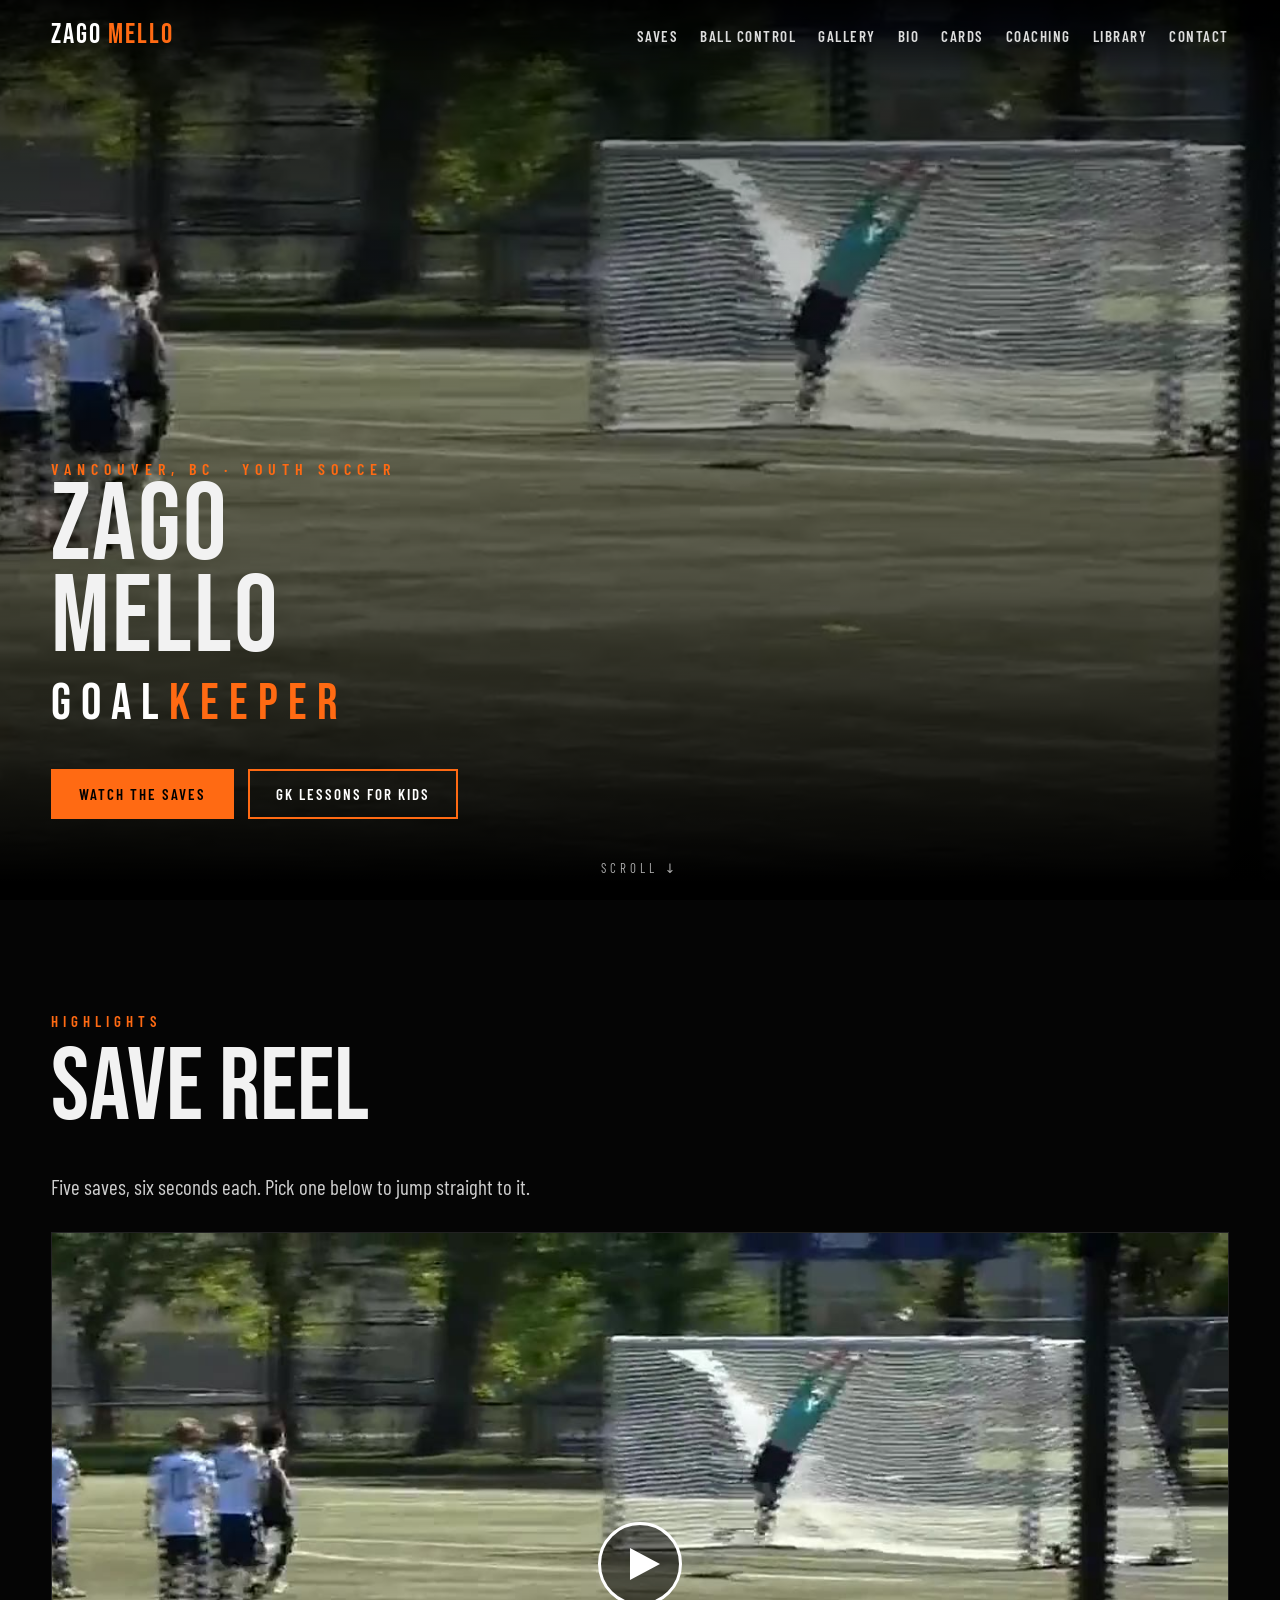
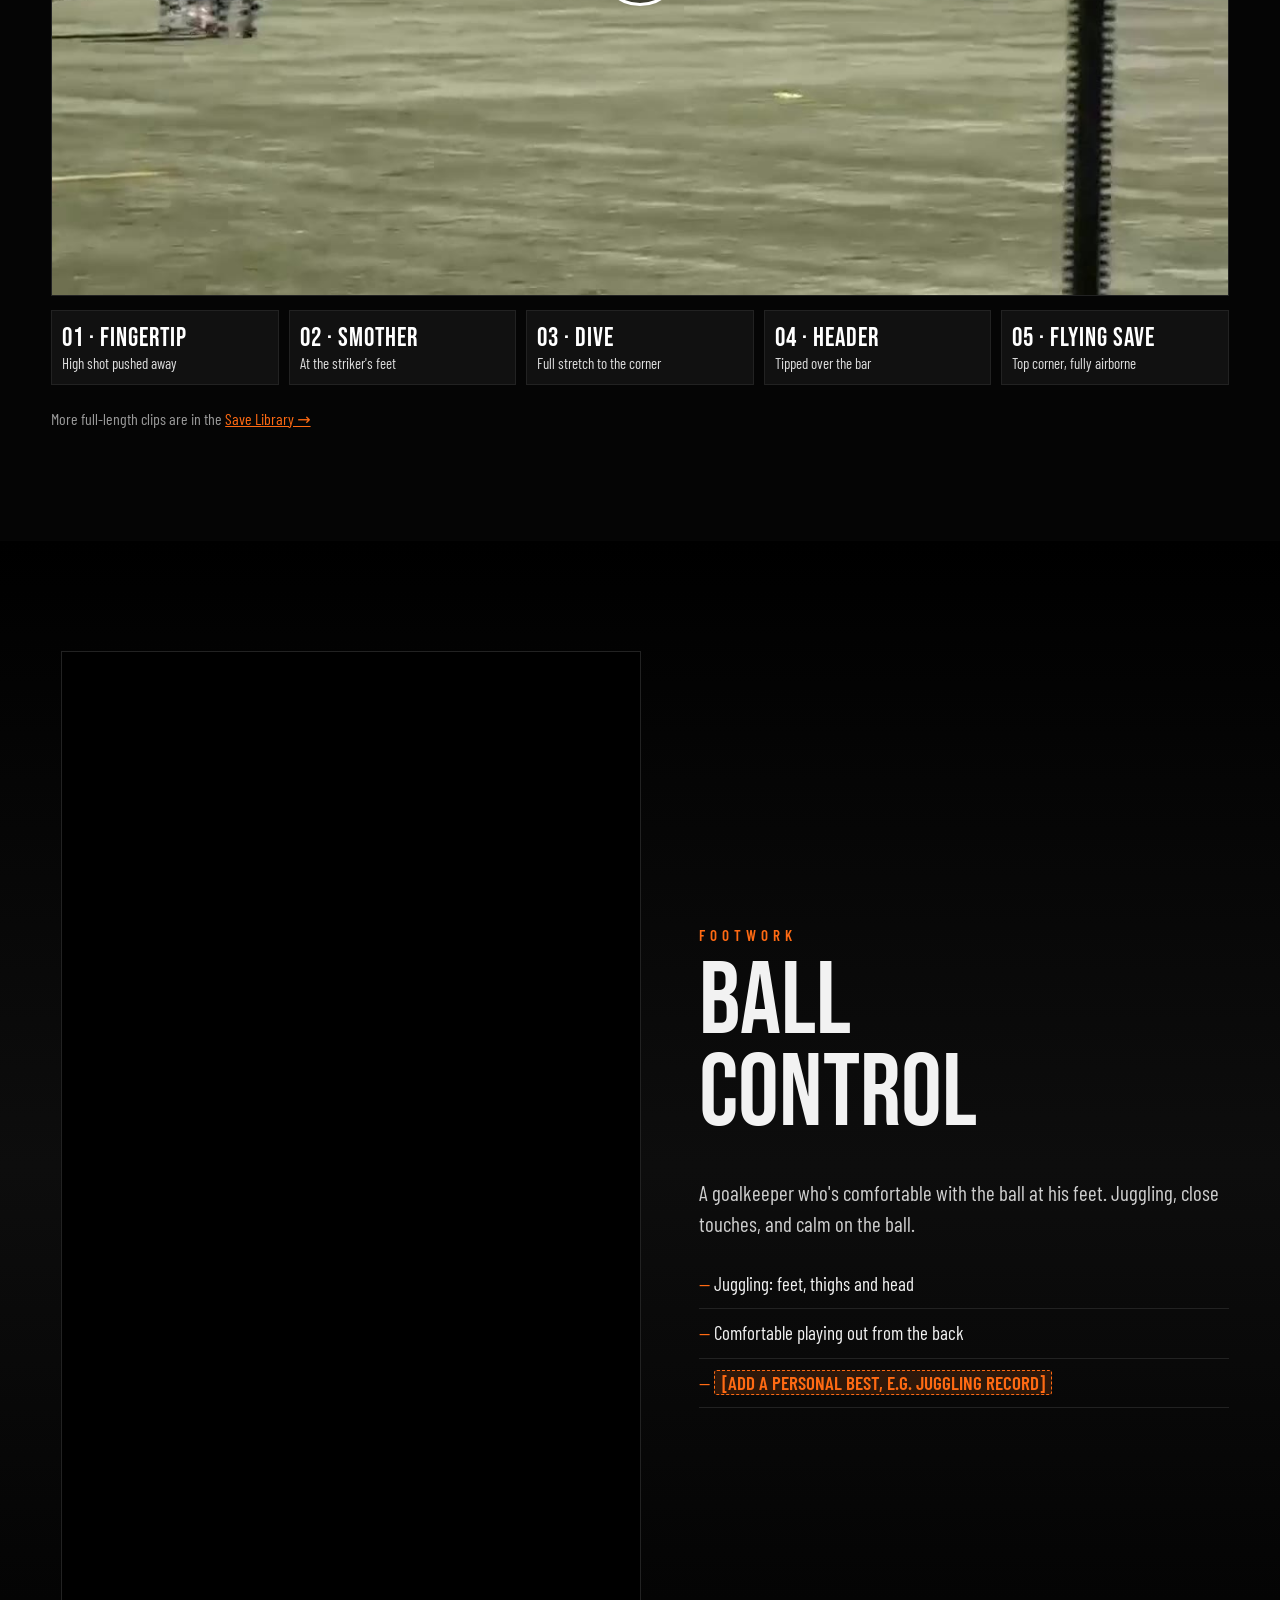
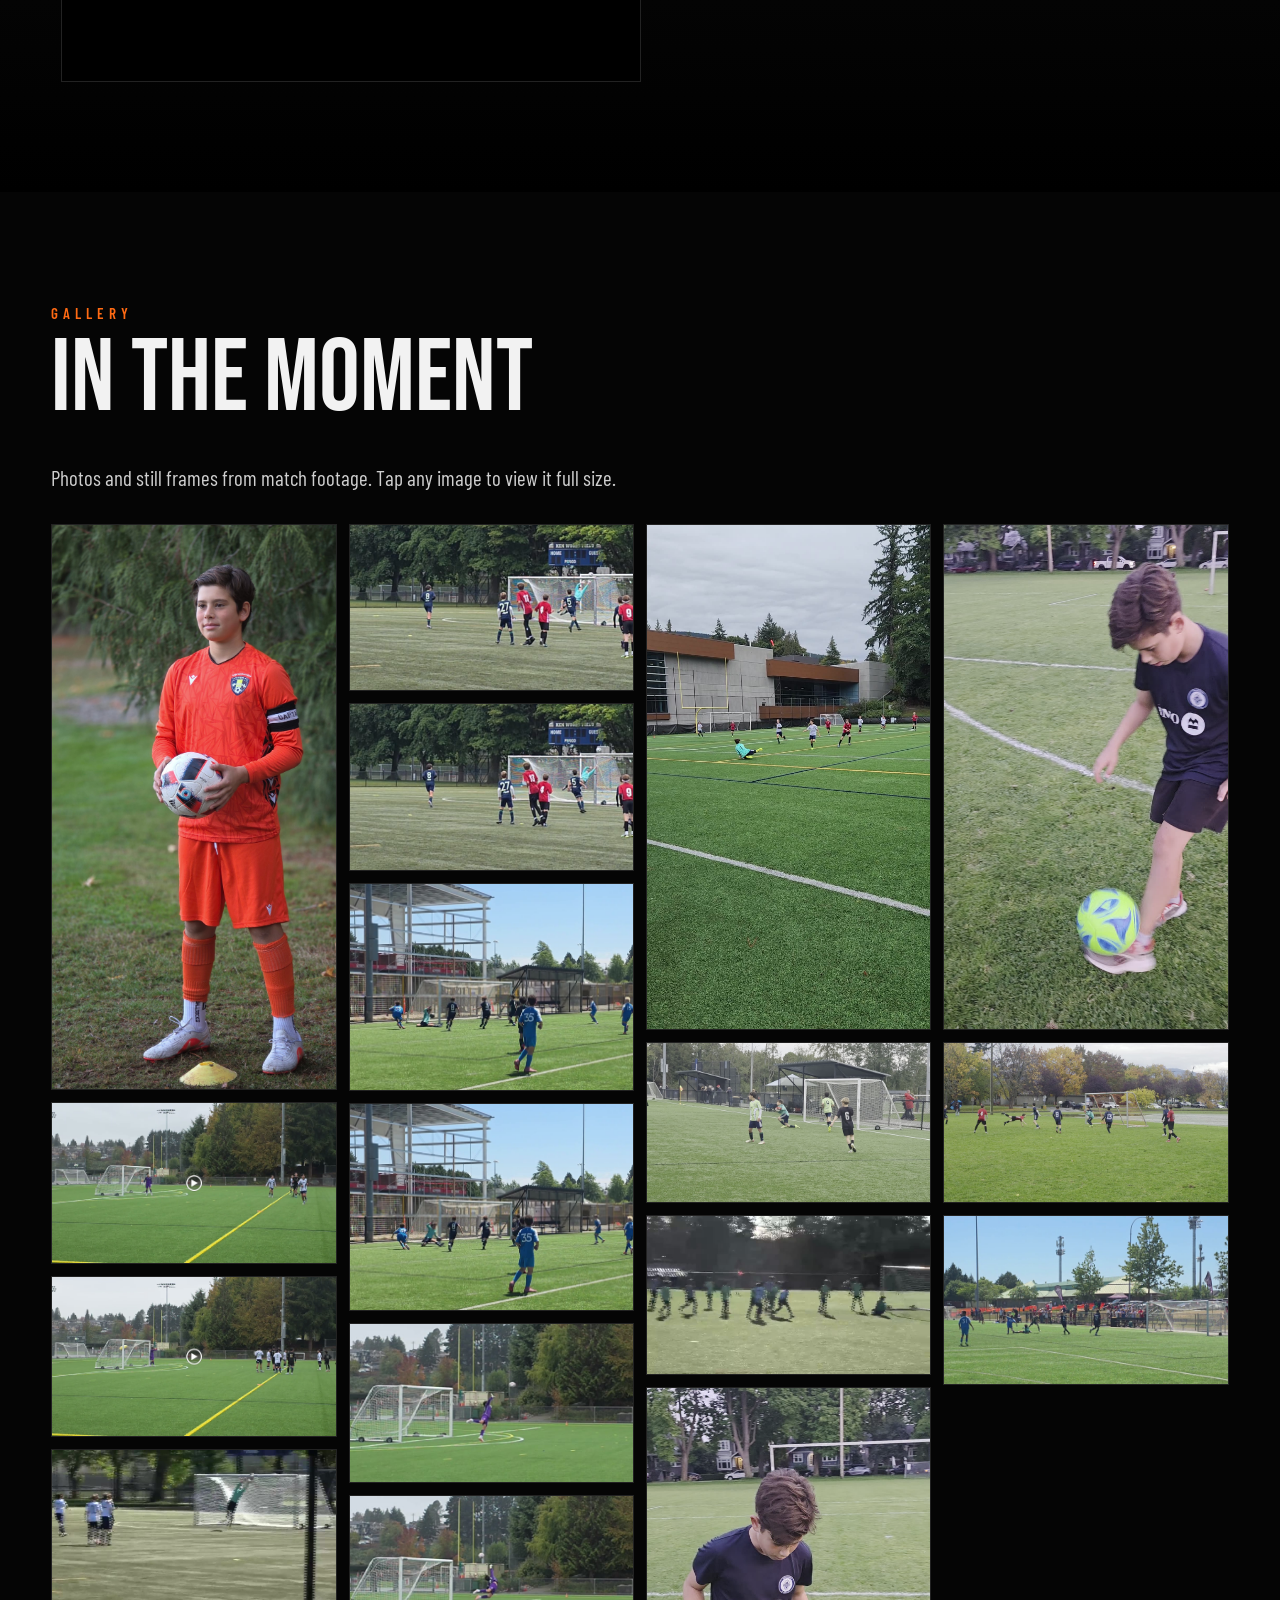
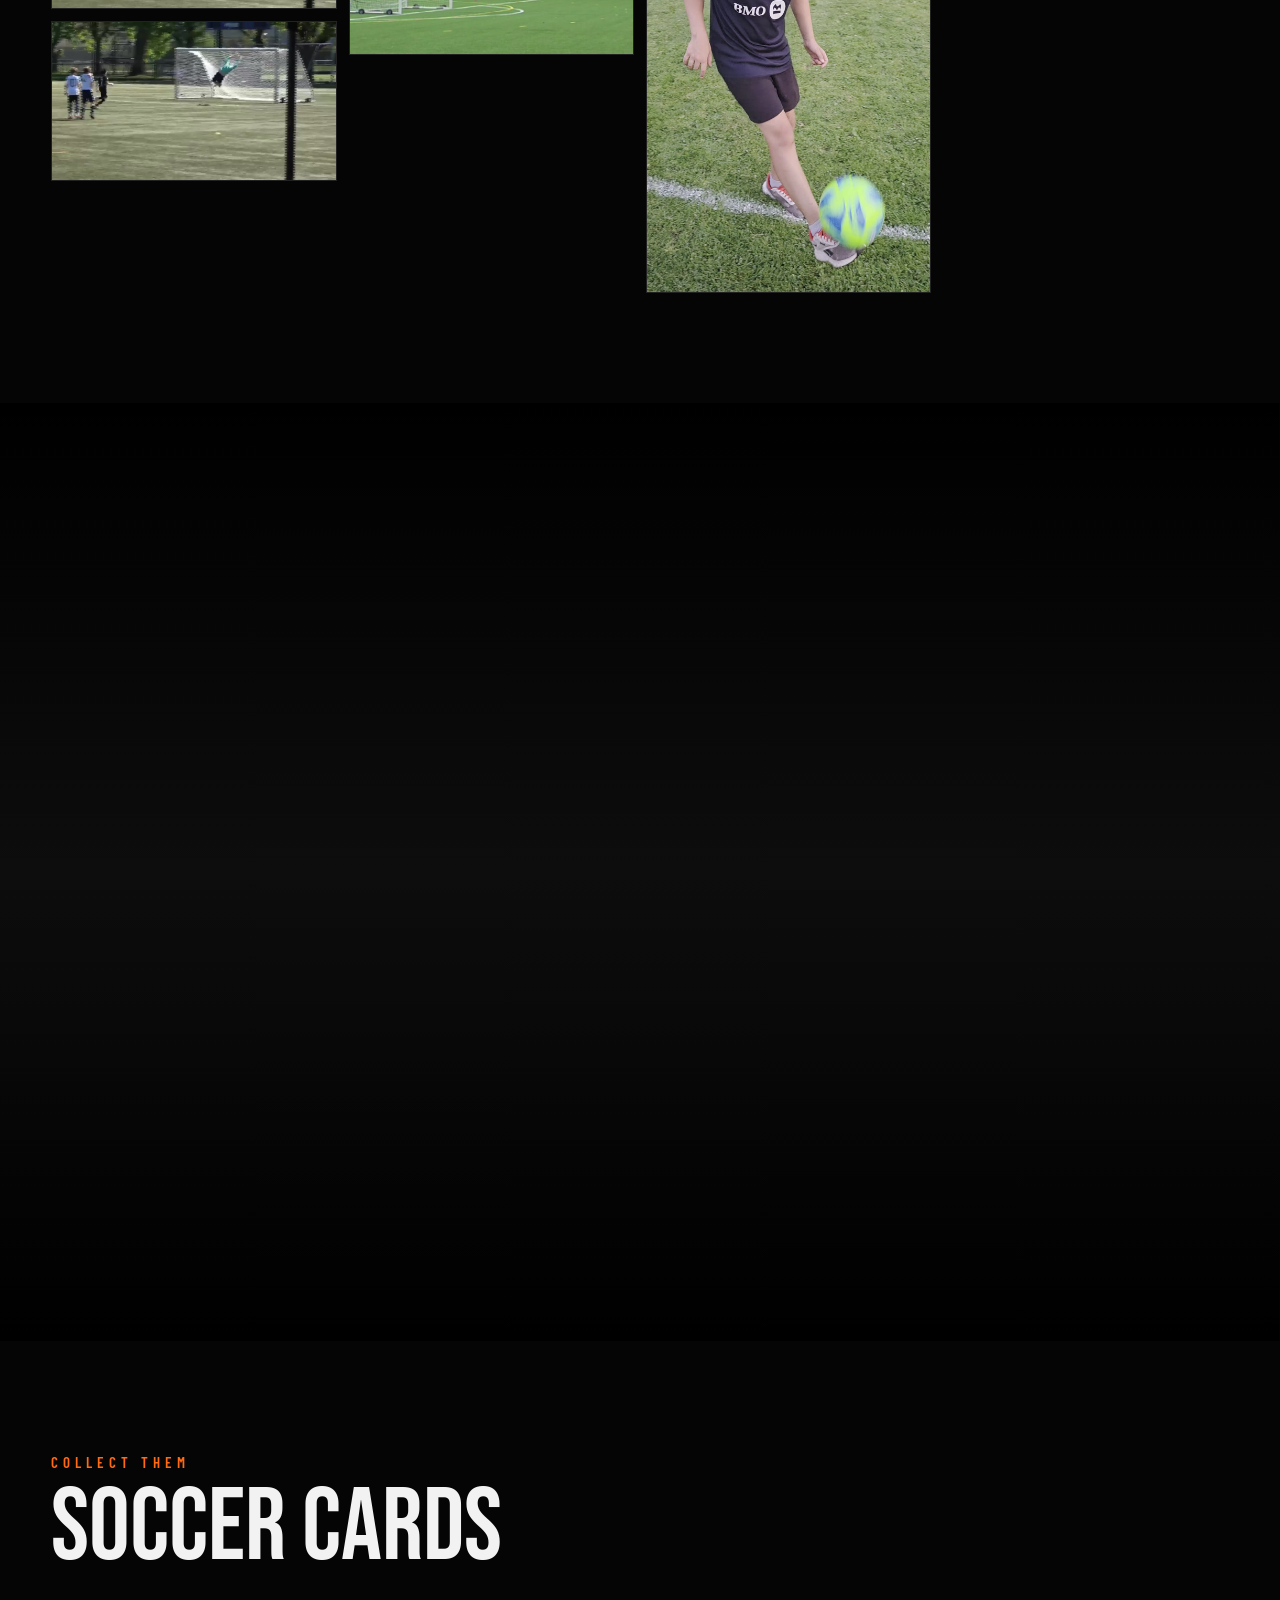
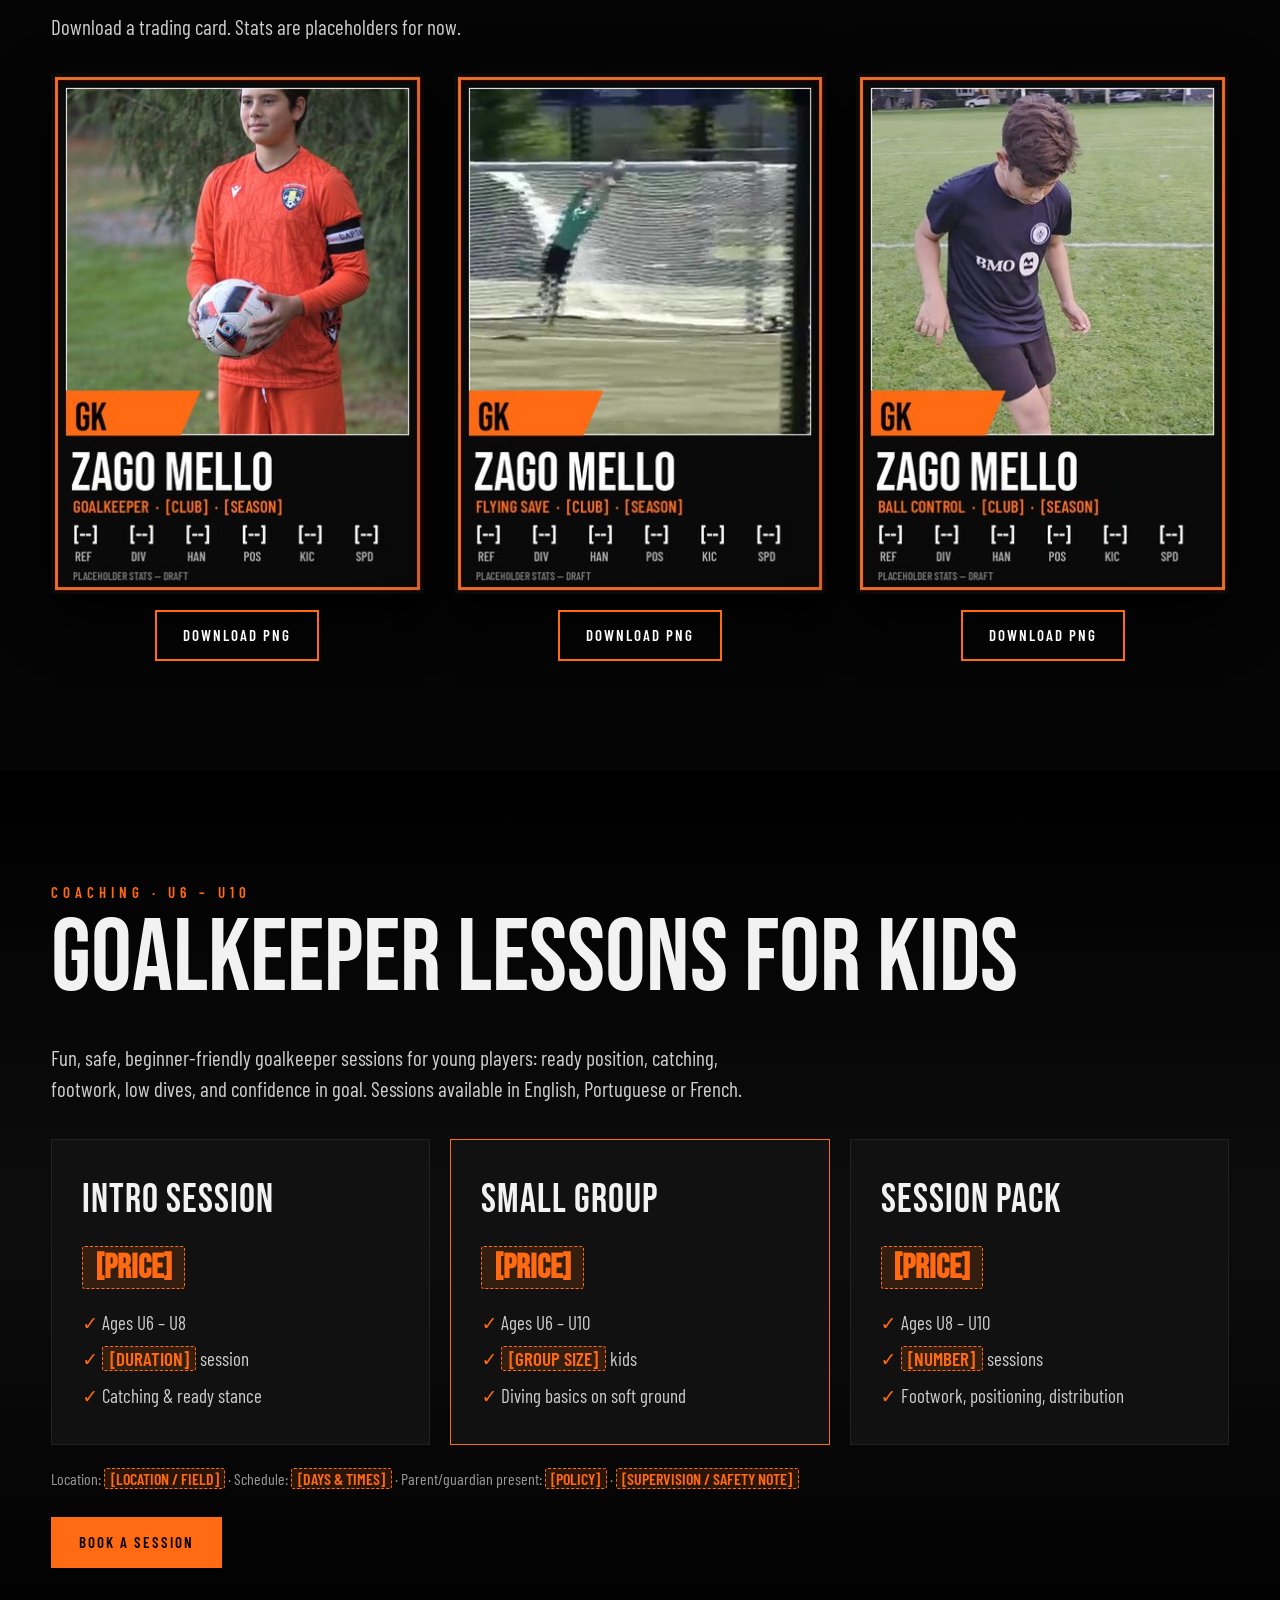
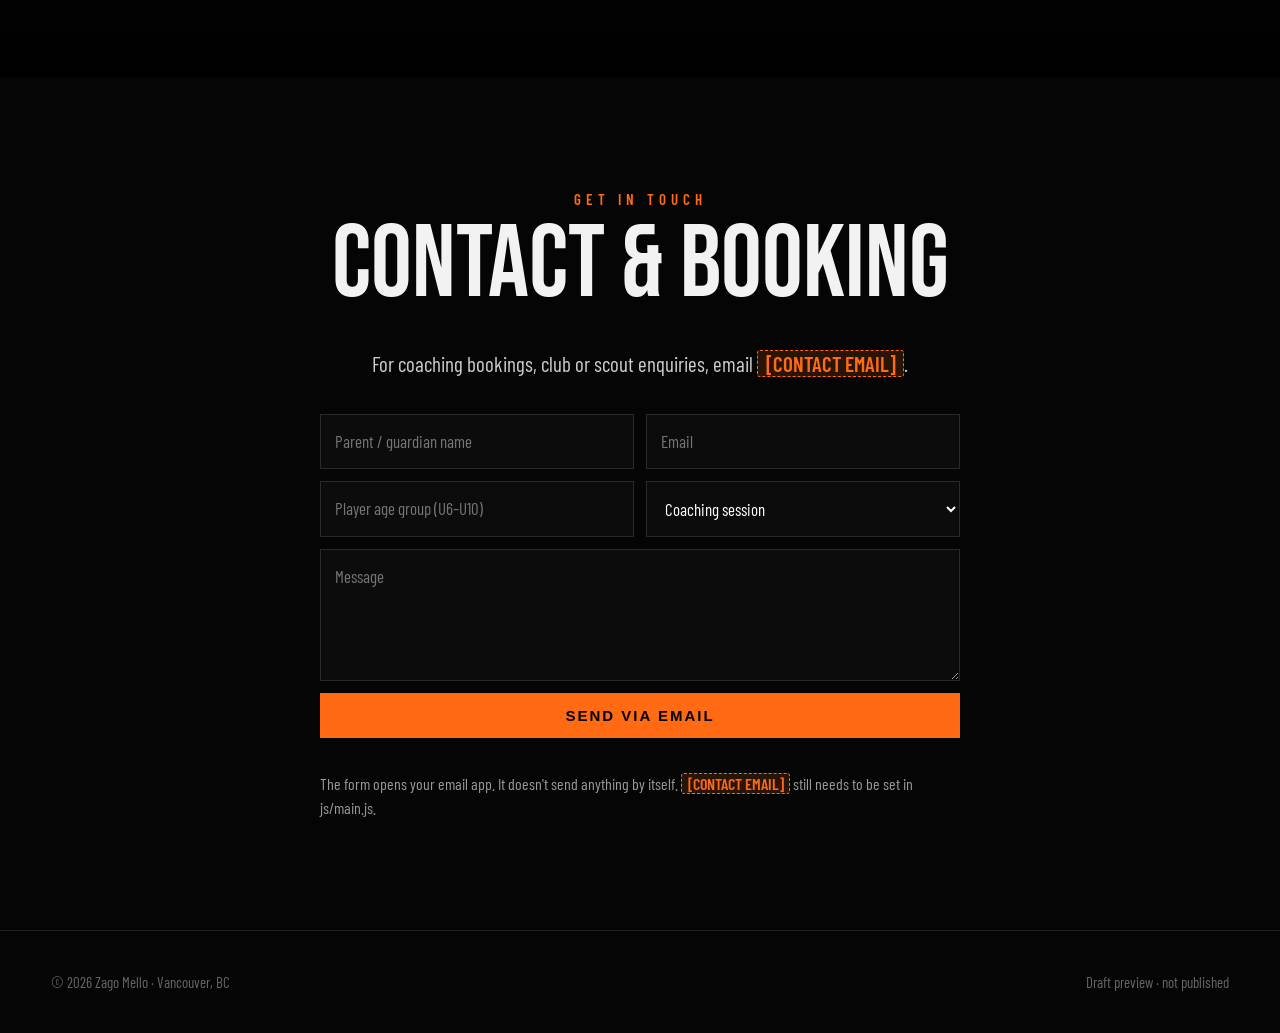
==== commit 7ac5b702: "Bio: remove short bio line" ====
--- a/index.html
+++ b/index.html
@@ -5,7 +5,7 @@
 <meta name="description" content="Zago Mello, youth soccer goalkeeper from Vancouver, BC. Save reel, ball control, gallery and goalkeeper coaching for kids U6–U10.">
 <meta property="og:title" content="Zago Mello — Goalkeeper"><meta property="og:image" content="reel/poster.jpg">
 <link rel="preload" href="fonts/BebasNeue-Regular.ttf" as="font" type="font/ttf" crossorigin>
-<link rel="stylesheet" href="css/style.css?v=6">
+<link rel="stylesheet" href="css/style.css?v=7">
 </head><body id="top">
 <nav class="nav" id="nav">
   <a class="brand" href="index.html#top">ZAGO <span>MELLO</span></a>
@@ -81,7 +81,6 @@
   <img src="img/gallery/photo-n001.jpg" alt="Zago Mello in orange goalkeeper kit">
   <div class="stat-card">
     <div class="eyebrow">Player Profile</div><h2>Bio &amp; Stats</h2>
-    <p>Zago Mello is a youth goalkeeper from Vancouver, BC.</p>
     <div class="stats">
       <div><small>Position</small><strong>Goalkeeper</strong></div>
       <div><small>Age</small><strong>12</strong></div>
@@ -131,5 +130,5 @@
 </div></section>
 
 <footer><span>© <span id="yr"></span> Zago Mello · Vancouver, BC</span><span>Draft preview · not published</span></footer>
-<script src="js/main.js?v=6"></script>
+<script src="js/main.js?v=7"></script>
 </body></html>
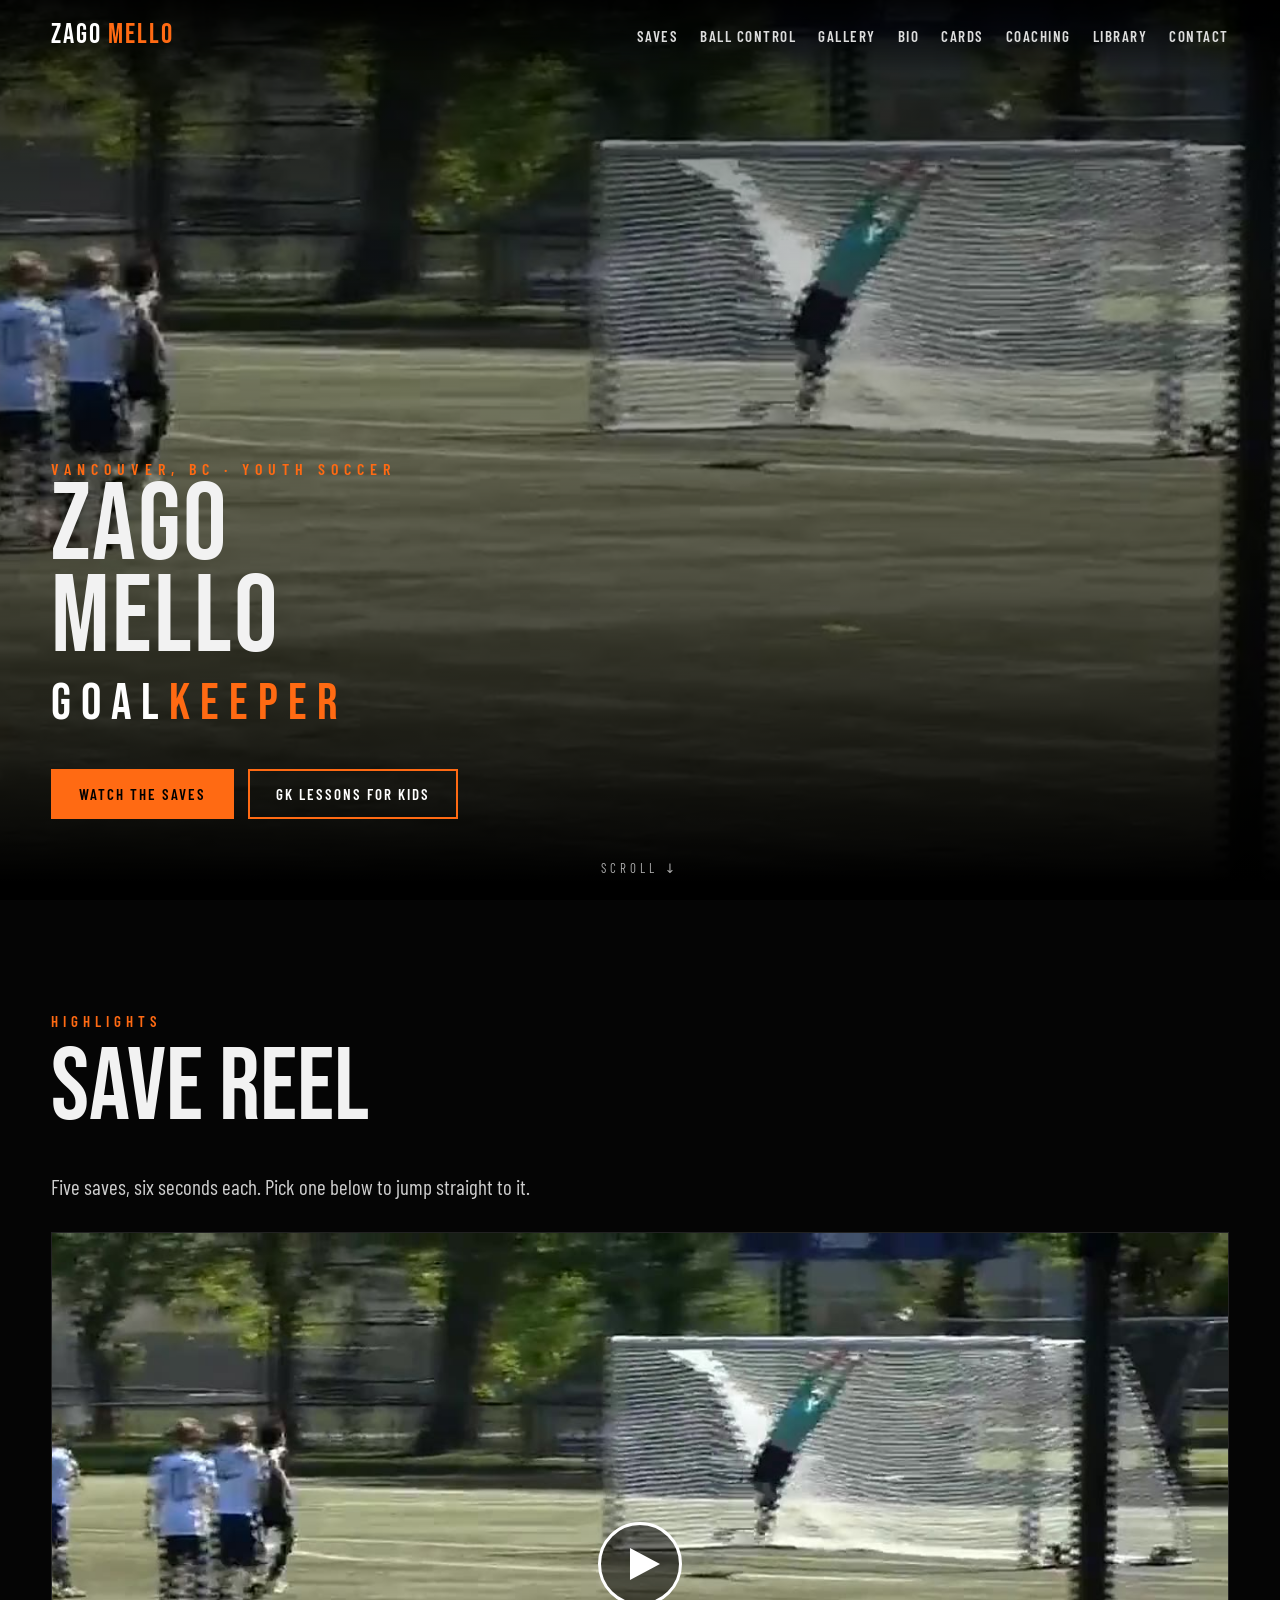
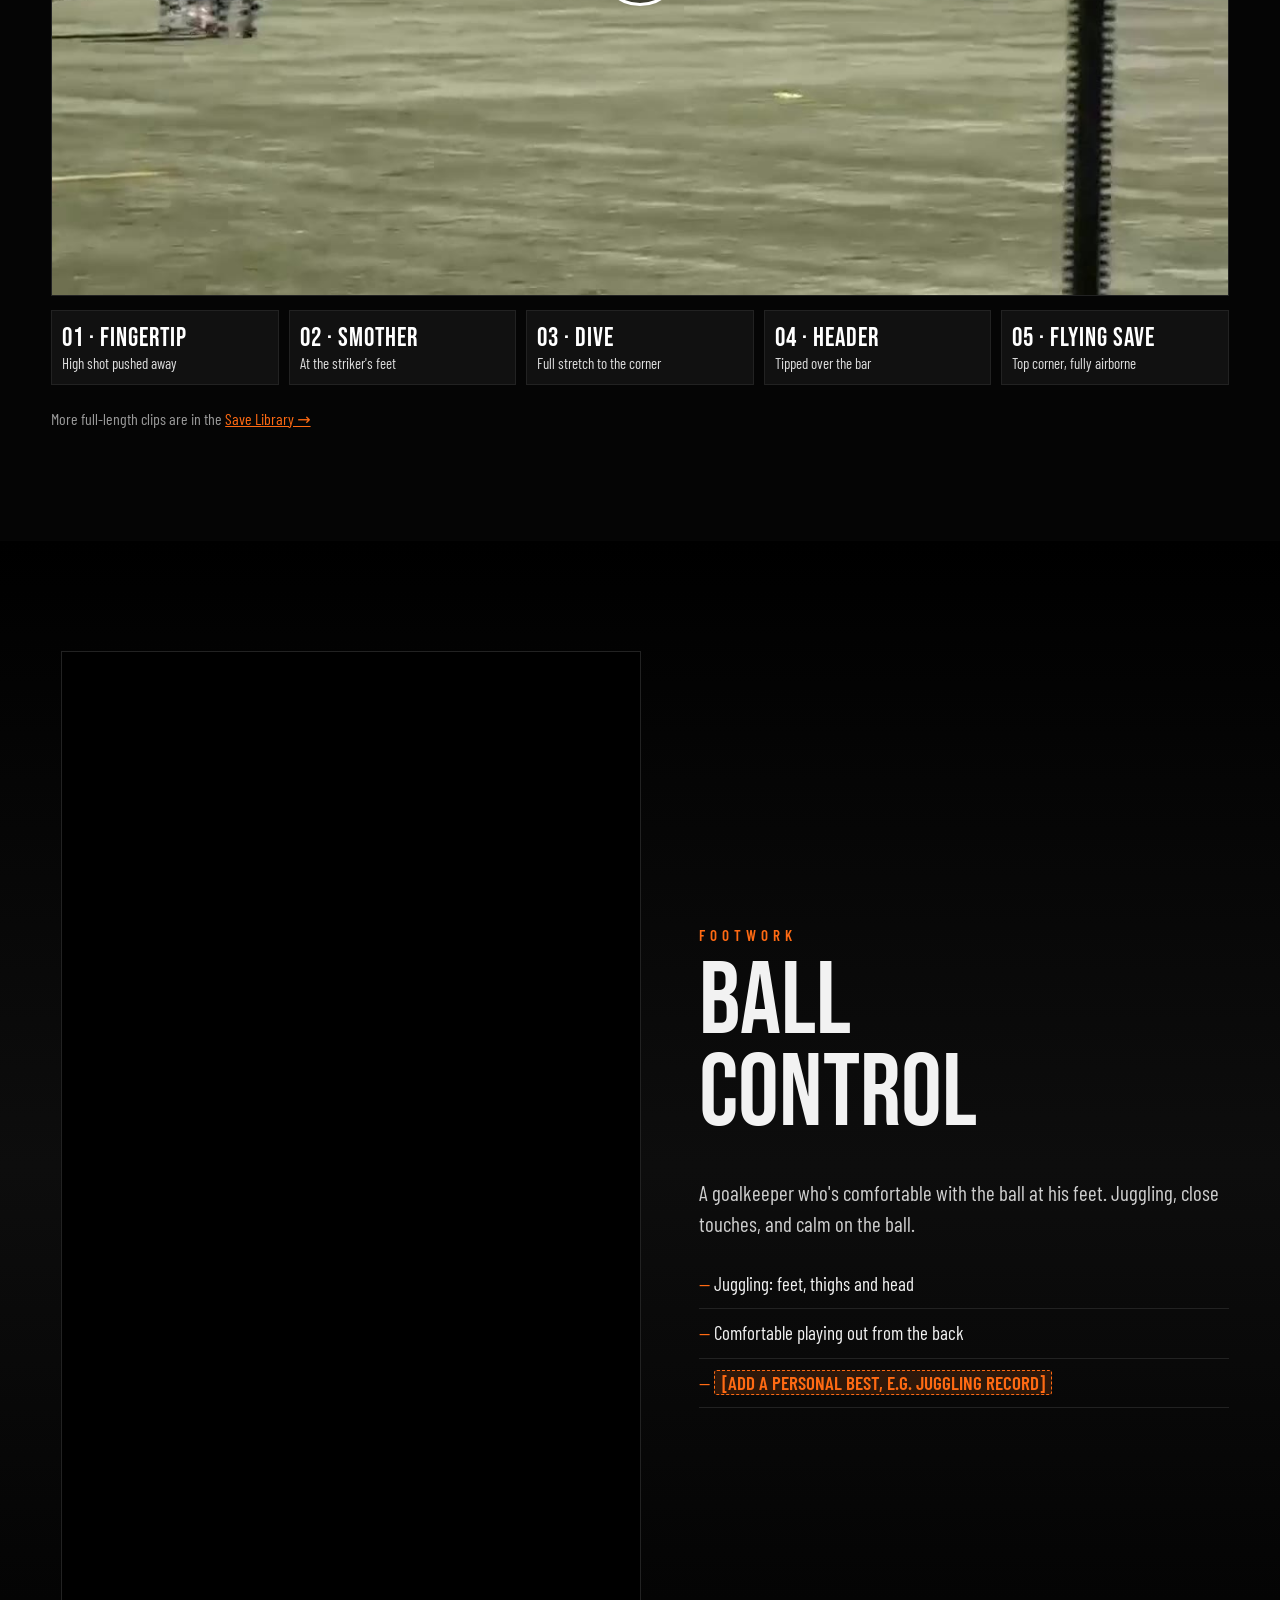
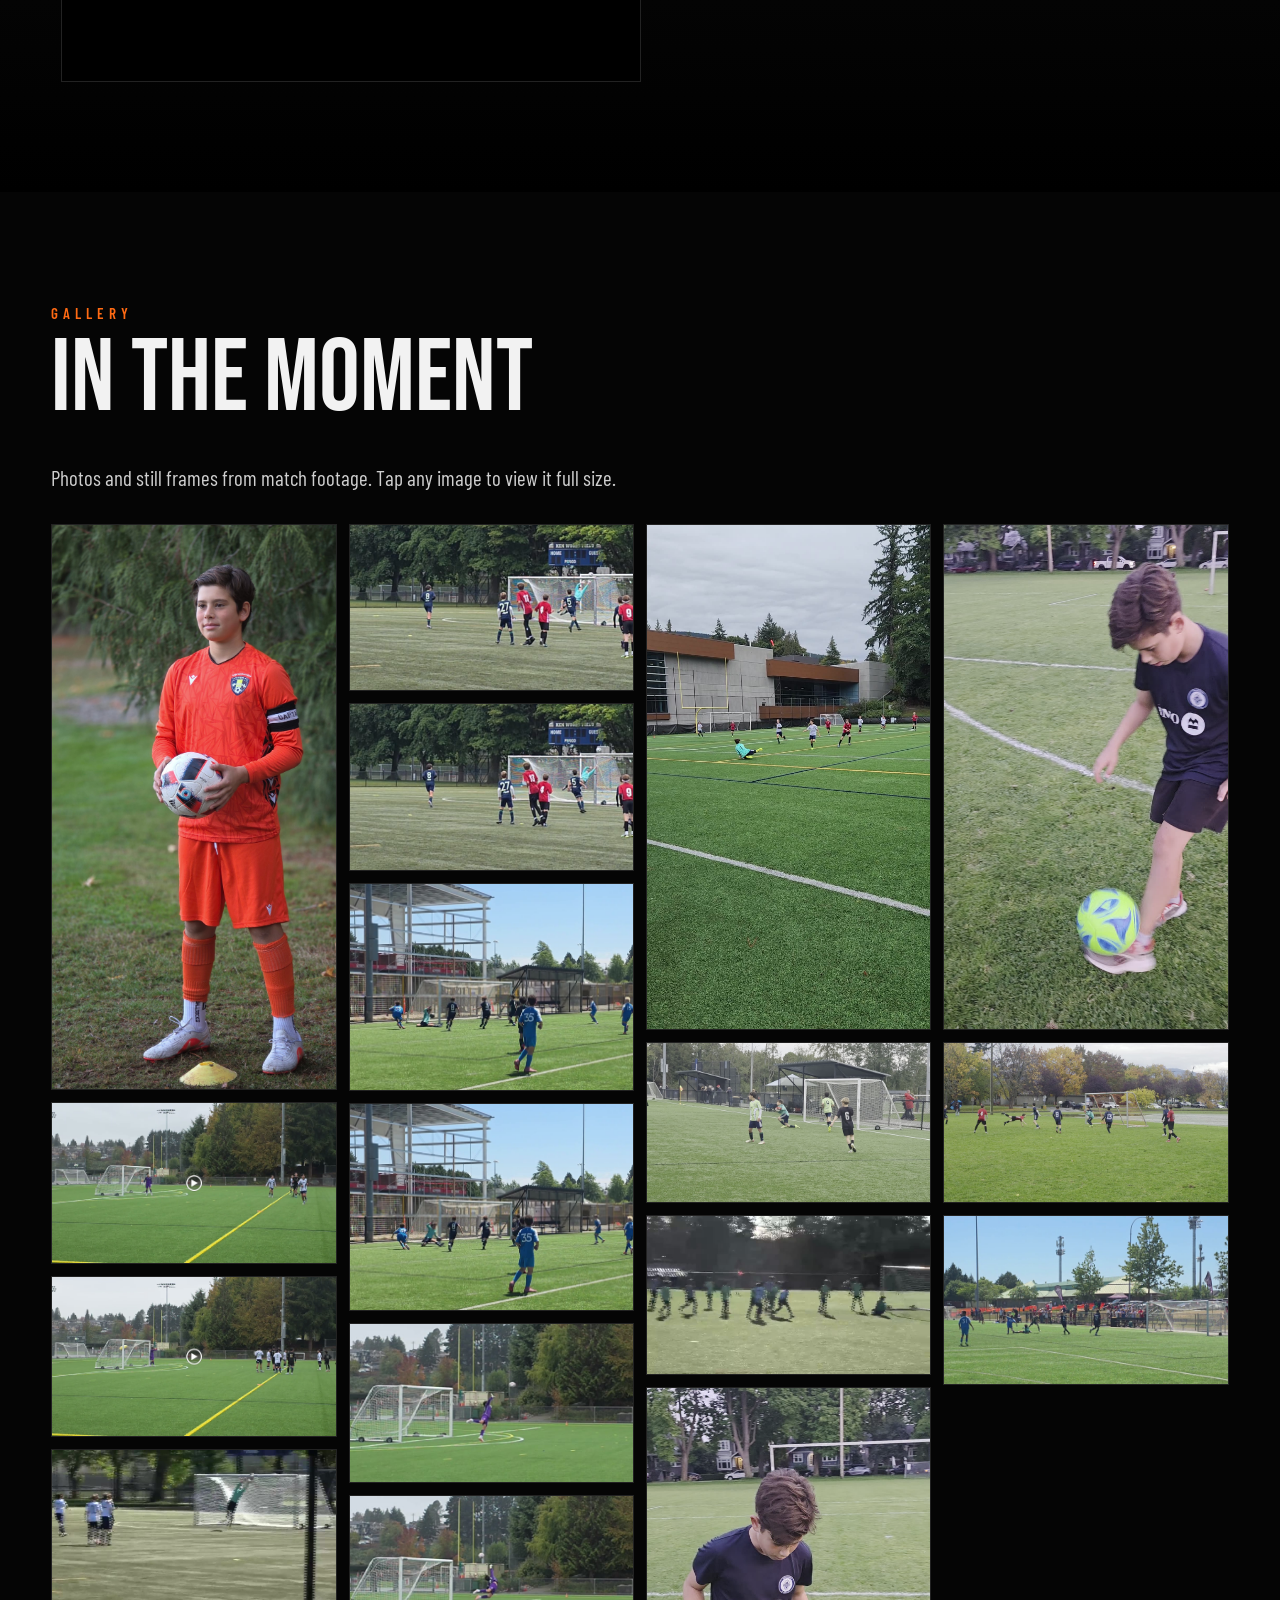
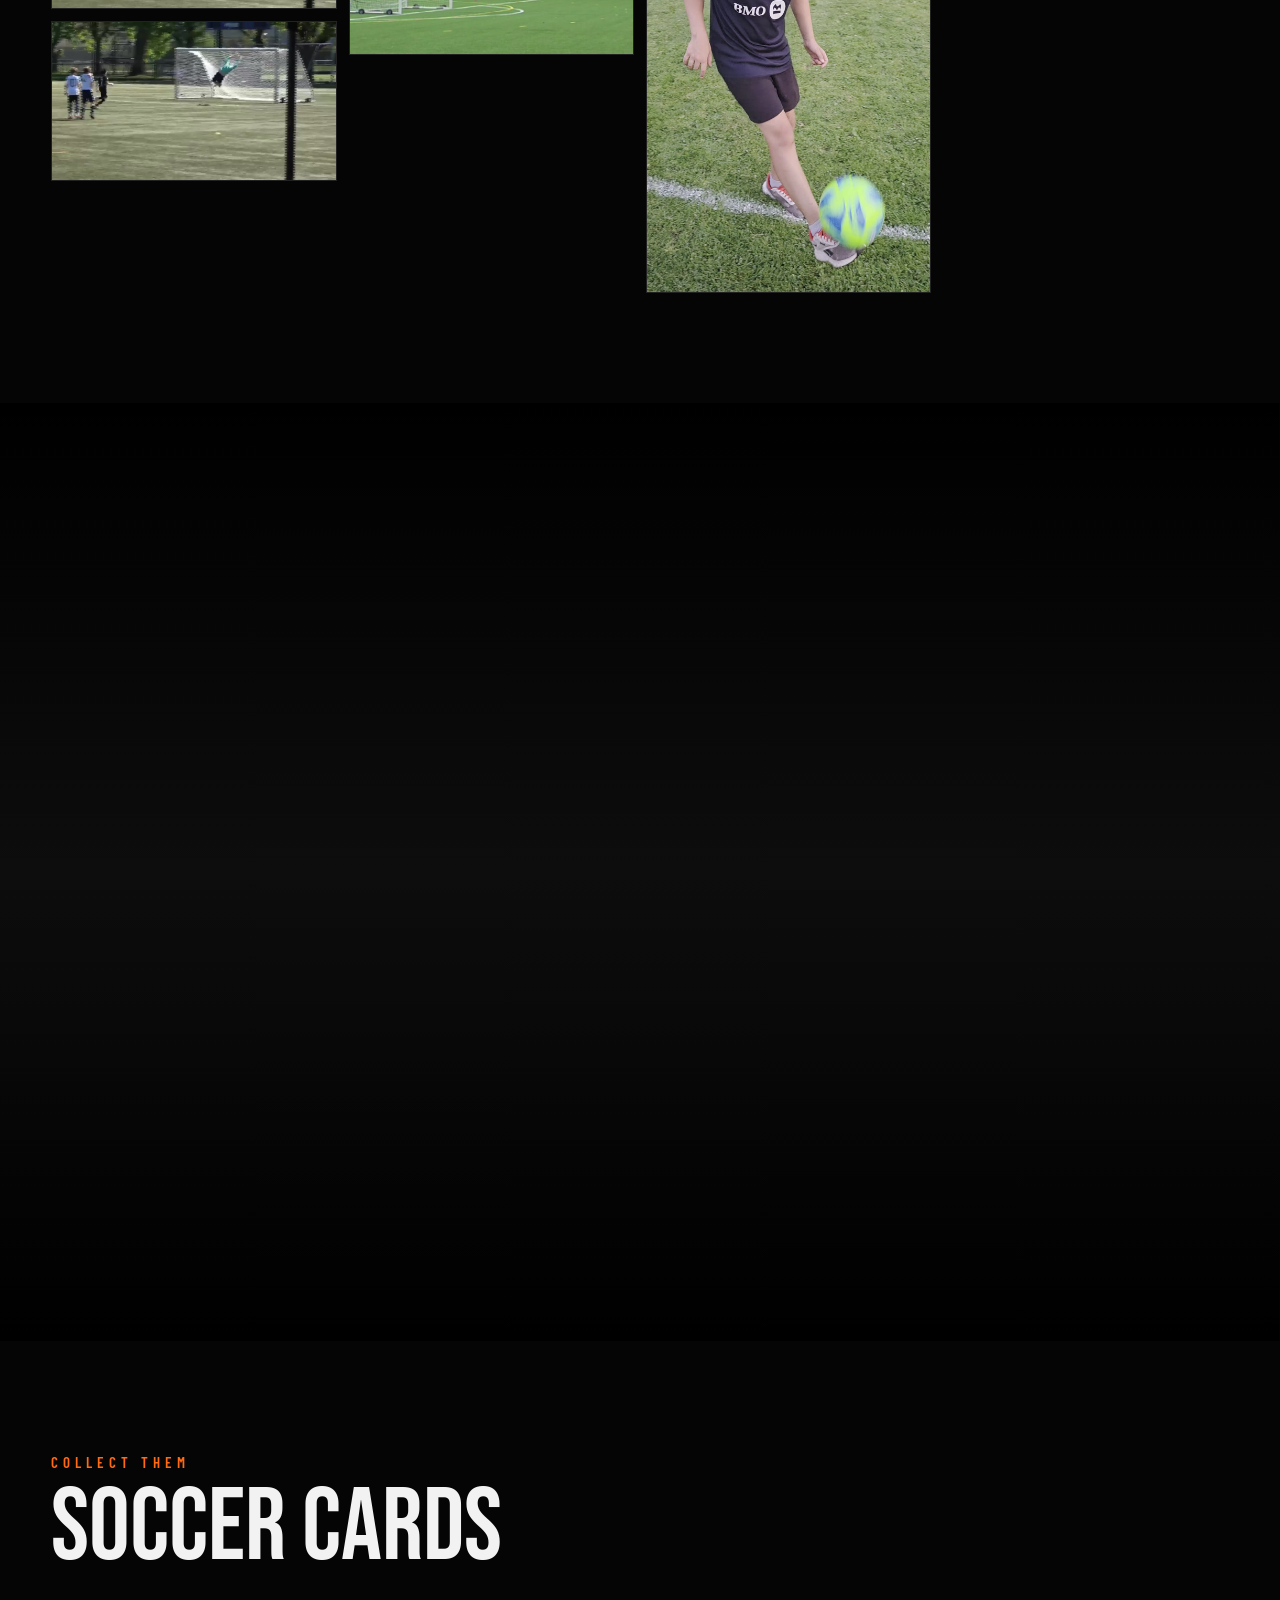
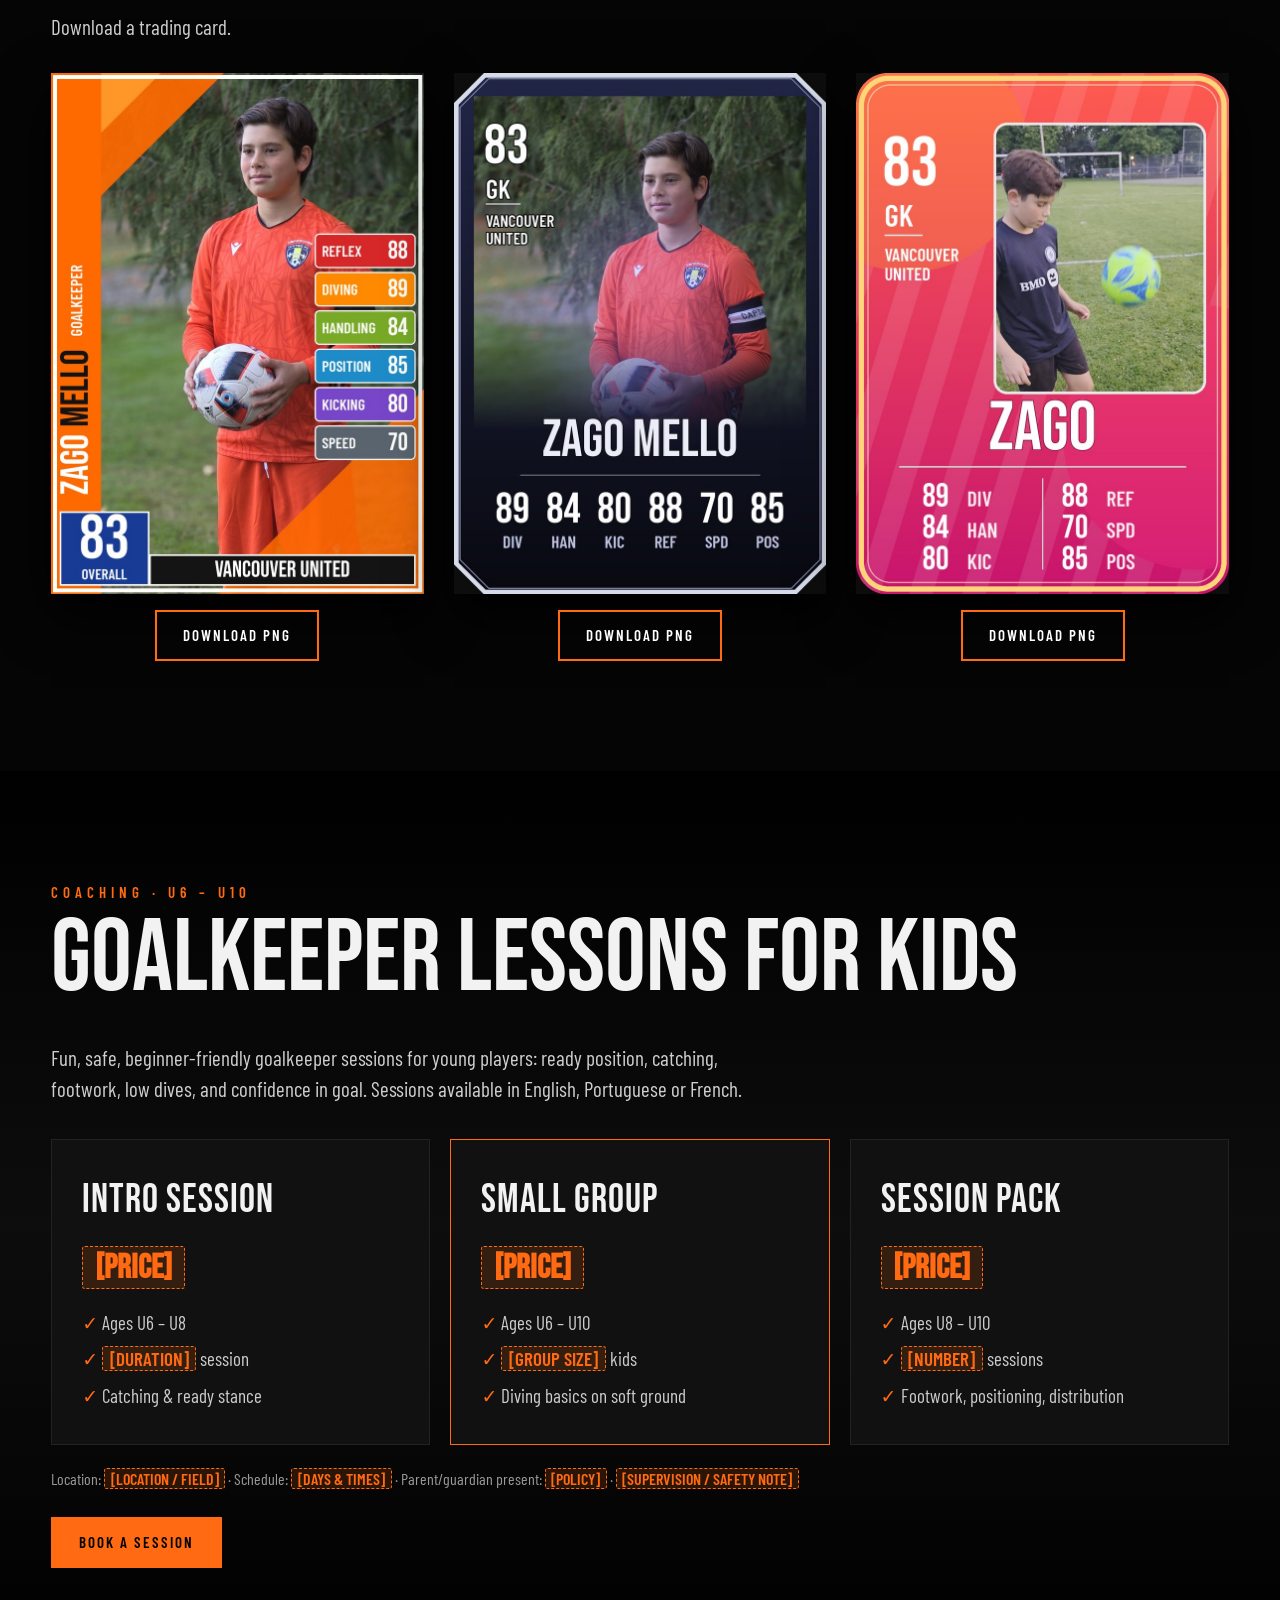
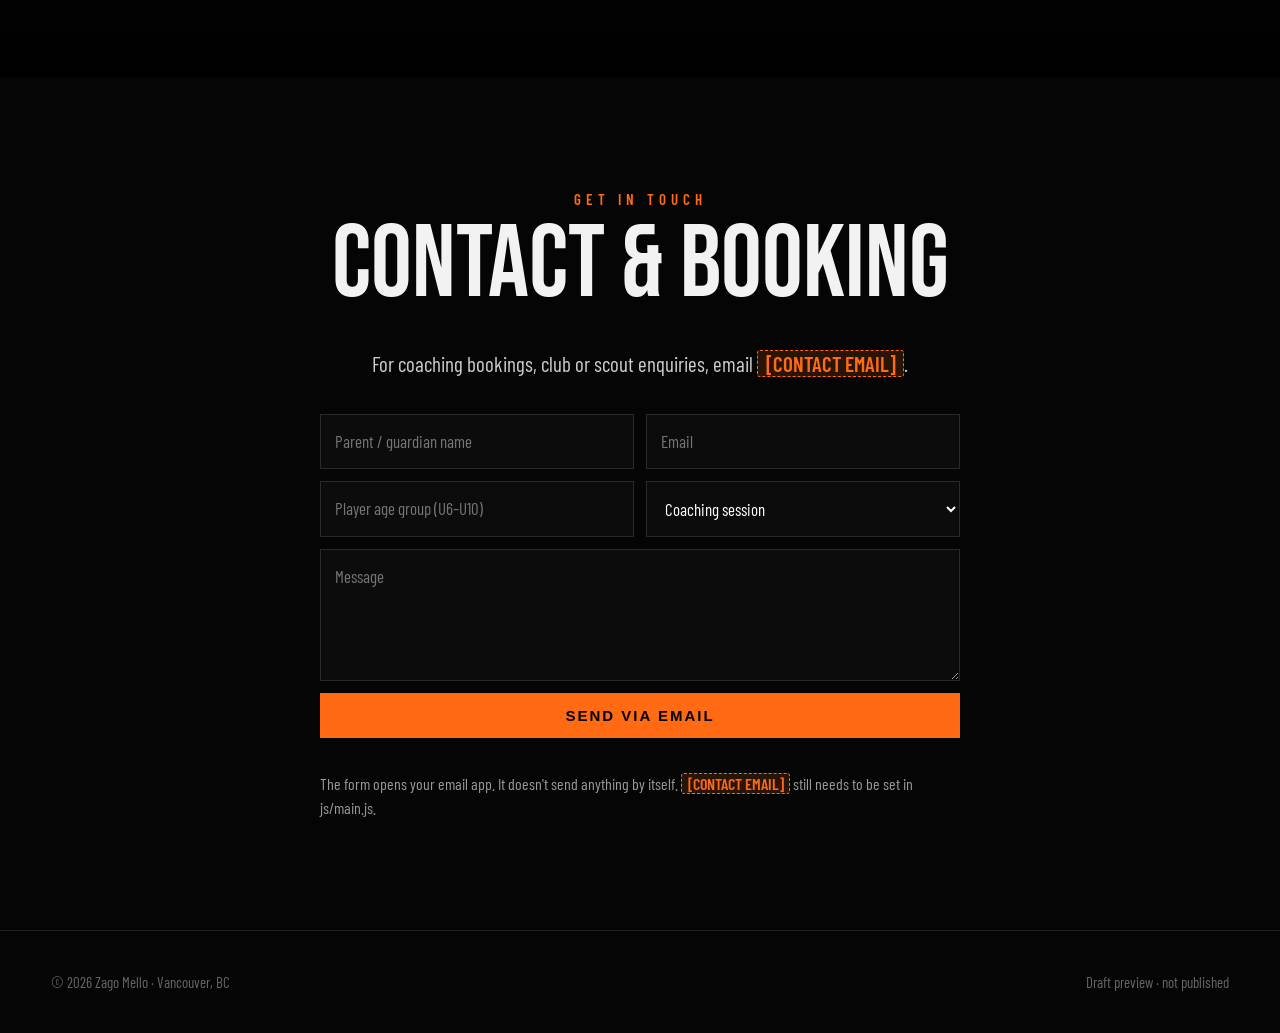
==== commit 1f2c78ee: "Cards: three new cards with real stats, replace the old placeholder cards" ====
--- a/index.html
+++ b/index.html
@@ -5,7 +5,7 @@
 <meta name="description" content="Zago Mello, youth soccer goalkeeper from Vancouver, BC. Save reel, ball control, gallery and goalkeeper coaching for kids U6–U10.">
 <meta property="og:title" content="Zago Mello — Goalkeeper"><meta property="og:image" content="reel/poster.jpg">
 <link rel="preload" href="fonts/BebasNeue-Regular.ttf" as="font" type="font/ttf" crossorigin>
-<link rel="stylesheet" href="css/style.css?v=7">
+<link rel="stylesheet" href="css/style.css?v=8">
 </head><body id="top">
 <nav class="nav" id="nav">
   <a class="brand" href="index.html#top">ZAGO <span>MELLO</span></a>
@@ -97,11 +97,11 @@
 
 <section id="cards"><div class="wrap reveal">
   <div class="eyebrow">Collect them</div><h2>Soccer Cards</h2>
-  <p class="lead">Download a trading card. Stats are placeholders for now.</p>
+  <p class="lead">Download a trading card.</p>
   <div class="cards">
-    <div class="tcard"><img src="cards/zago-card-portrait-thumb.jpg" alt="Zago Mello card: Goalkeeper" loading="lazy"><a class="btn" href="cards/zago-card-portrait.png" download>Download PNG</a></div>
-    <div class="tcard"><img src="cards/zago-card-flying-save-thumb.jpg" alt="Zago Mello card: Flying Save" loading="lazy"><a class="btn" href="cards/zago-card-flying-save.png" download>Download PNG</a></div>
-    <div class="tcard"><img src="cards/zago-card-ball-control-thumb.jpg" alt="Zago Mello card: Ball Control" loading="lazy"><a class="btn" href="cards/zago-card-ball-control.png" download>Download PNG</a></div>
+    <div class="tcard"><img src="cards/zago-card-1-match-attax-thumb.jpg" alt="Zago Mello goalkeeper card: Match Attax" loading="lazy"><a class="btn" href="cards/zago-card-1-match-attax.png" download>Download PNG</a></div>
+    <div class="tcard"><img src="cards/zago-card-2-dark-premium-thumb.jpg" alt="Zago Mello goalkeeper card: Dark Premium" loading="lazy"><a class="btn" href="cards/zago-card-2-dark-premium.png" download>Download PNG</a></div>
+    <div class="tcard"><img src="cards/zago-card-3-pink-special-thumb.jpg" alt="Zago Mello goalkeeper card: Pink Special" loading="lazy"><a class="btn" href="cards/zago-card-3-pink-special.png" download>Download PNG</a></div>
   </div>
 </div></section>
 
@@ -130,5 +130,5 @@
 </div></section>
 
 <footer><span>© <span id="yr"></span> Zago Mello · Vancouver, BC</span><span>Draft preview · not published</span></footer>
-<script src="js/main.js?v=7"></script>
+<script src="js/main.js?v=8"></script>
 </body></html>
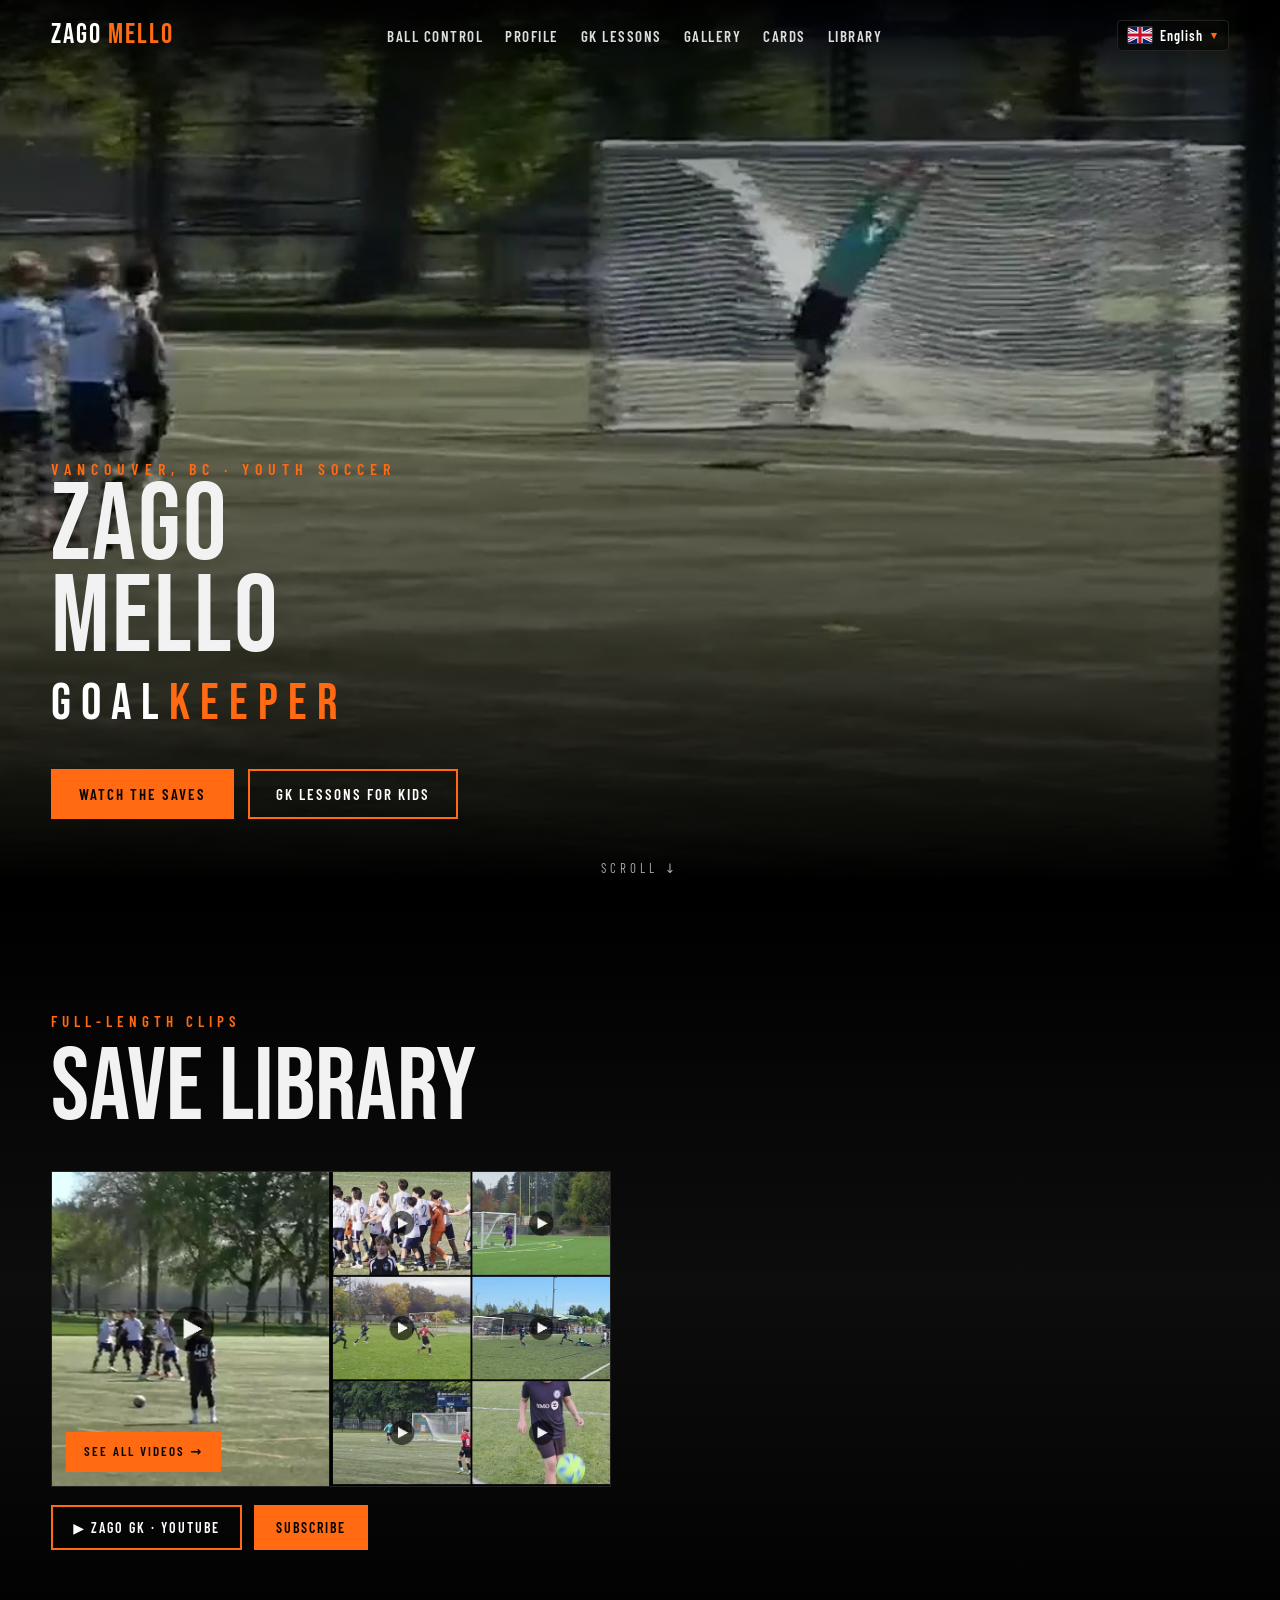
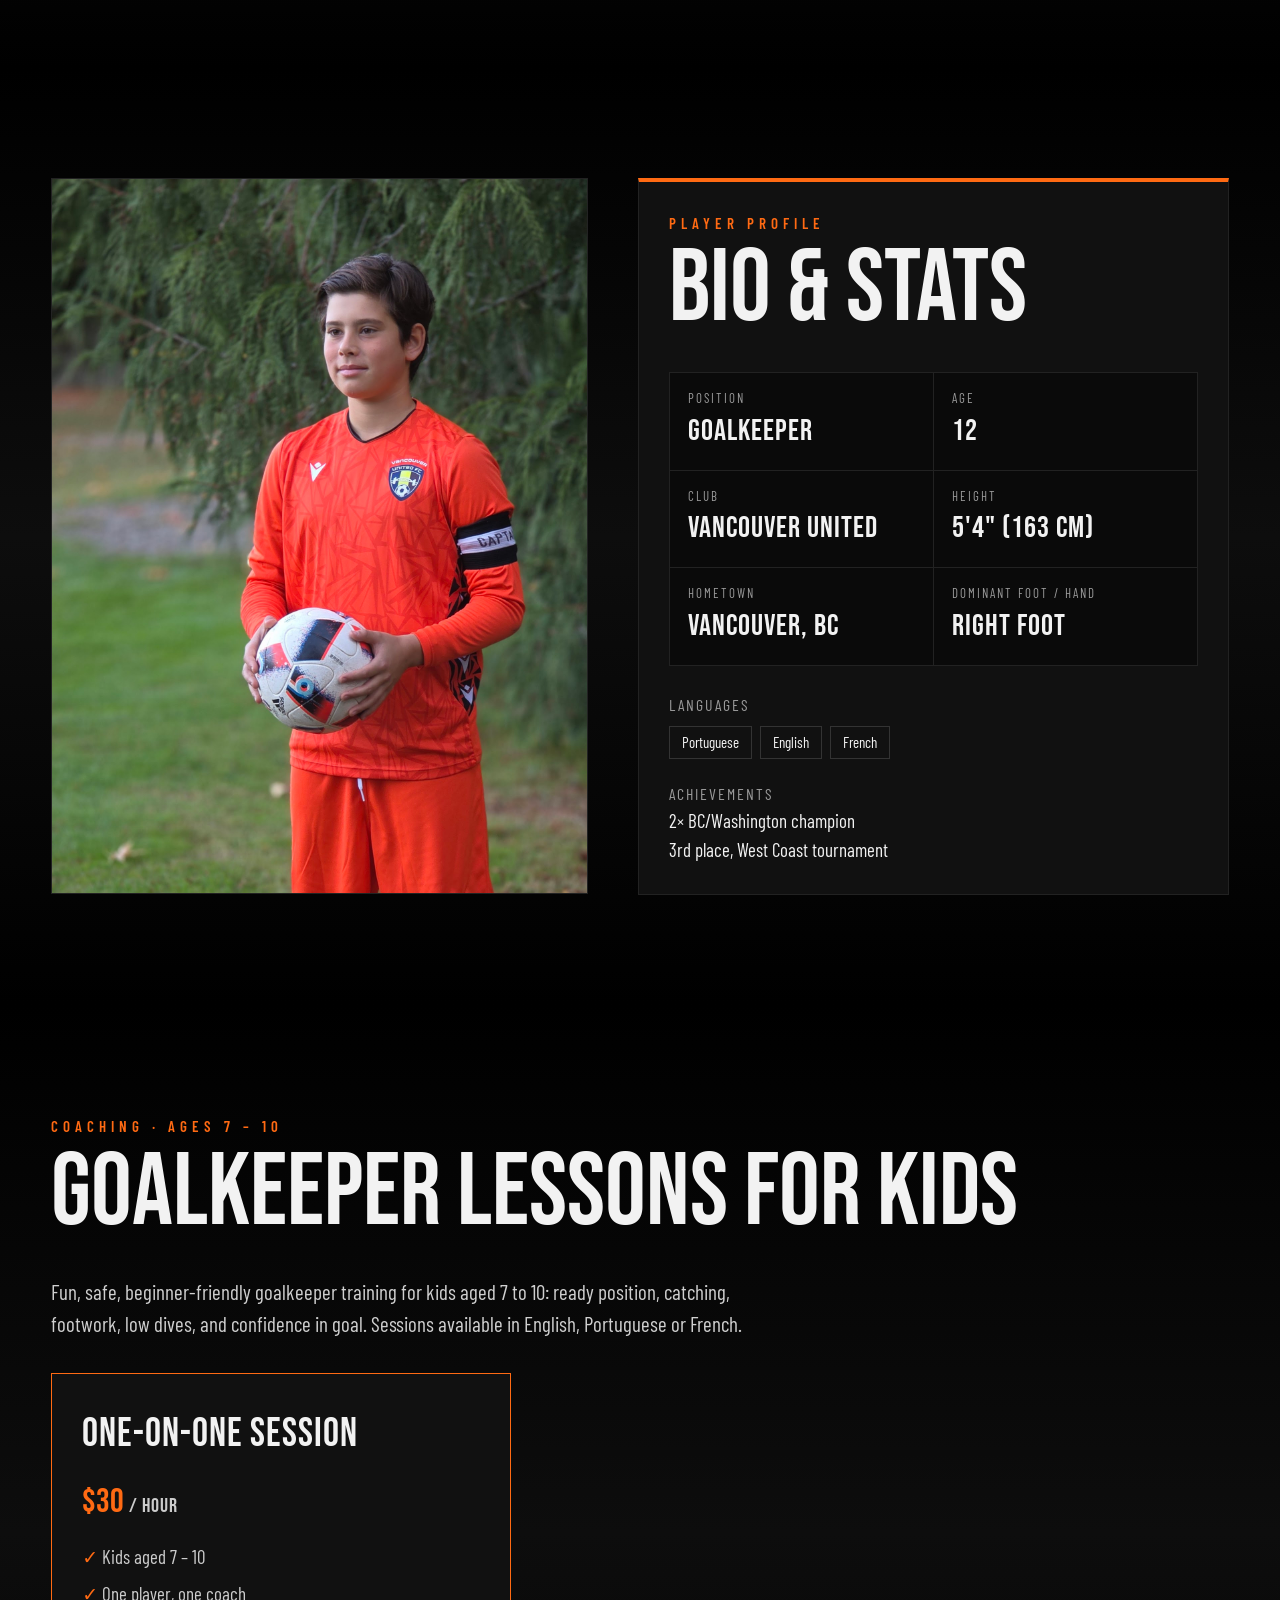
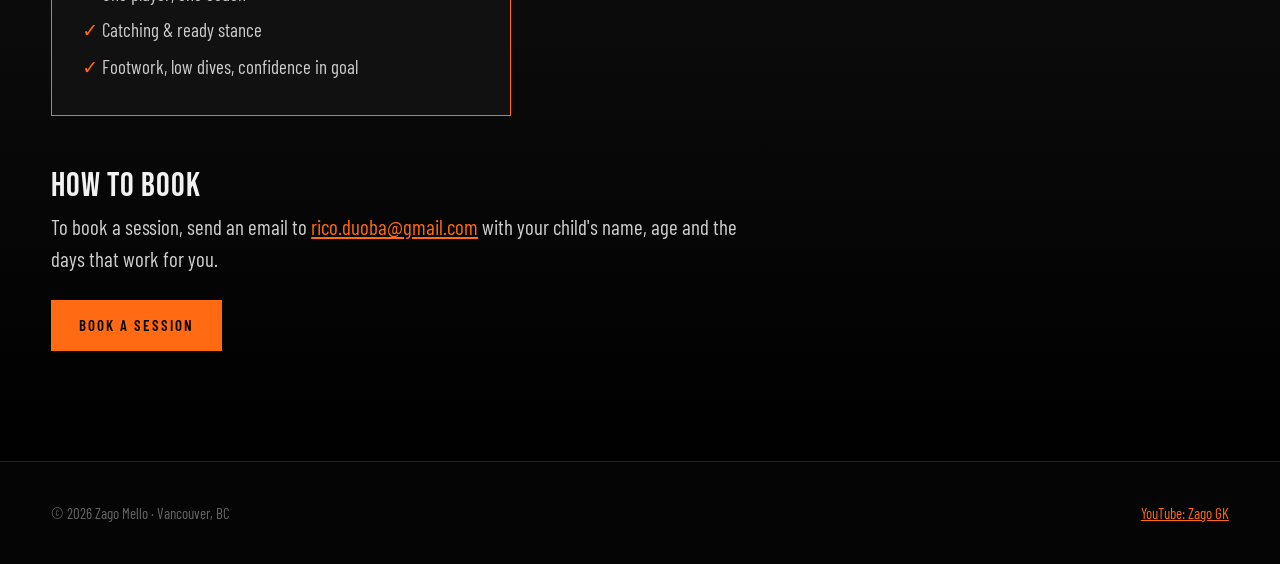
==== commit d02c6f21: "Multi-page site, i18n, cards, library, lessons Co-Authored-By: Claude Sonnet 5.5 <noreply@anthropic." ====
--- a/index.html
+++ b/index.html
@@ -2,19 +2,21 @@
 <html lang="en"><head>
 <meta charset="utf-8"><meta name="viewport" content="width=device-width,initial-scale=1">
 <title>Zago Mello — Goalkeeper</title>
-<meta name="description" content="Zago Mello, youth soccer goalkeeper from Vancouver, BC. Save reel, ball control, gallery and goalkeeper coaching for kids U6–U10.">
+<meta name="description" content="Zago Mello, youth soccer goalkeeper from Vancouver, BC. Save reel, ball control and one-on-one goalkeeper lessons for kids 7 to 10.">
 <meta property="og:title" content="Zago Mello — Goalkeeper"><meta property="og:image" content="reel/poster.jpg">
 <link rel="preload" href="fonts/BebasNeue-Regular.ttf" as="font" type="font/ttf" crossorigin>
-<link rel="stylesheet" href="css/style.css?v=8">
+<link rel="stylesheet" href="css/style.css?v=13">
 </head><body id="top">
 <nav class="nav" id="nav">
-  <a class="brand" href="index.html#top">ZAGO <span>MELLO</span></a>
+  <a class="brand" href="index.html">ZAGO <span>MELLO</span></a>
   <button class="burger" aria-label="Menu" onclick="document.querySelector('.links').classList.toggle('open')">☰</button>
   <ul class="links">
-    <li><a href="index.html#reel">Saves</a></li><li><a href="index.html#control">Ball Control</a></li>
-    <li><a href="index.html#gallery">Gallery</a></li><li><a href="index.html#bio">Bio</a></li>
-    <li><a href="index.html#cards">Cards</a></li><li><a href="index.html#coaching">Coaching</a></li>
-    <li><a href="library.html">Library</a></li><li><a href="index.html#contact">Contact</a></li>
+    <li><a href="ballcontrol.html">Ball Control</a></li>
+    <li><a href="#bio">Profile</a></li>
+    <li><a href="#coaching">GK Lessons</a></li>
+    <li><a href="gallery.html">Gallery</a></li>
+    <li><a href="cards.html">Cards</a></li>
+    <li><a href="library.html">Library</a></li>
   </ul>
 </nav>
 <header class="hero">
@@ -22,63 +24,20 @@
   <div class="hero-txt">
     <div class="kicker">Vancouver, BC · Youth Soccer</div>
     <h1>ZAGO<br>MELLO</h1>
-    <div class="role">GOAL<b>KEEPER</b></div>
-    <div class="btns"><a class="btn fill" href="#reel">Watch the saves</a><a class="btn" href="#coaching">GK lessons for kids</a></div>
+    <div class="role" data-i18n="role">GOAL<b>KEEPER</b></div>
+    <div class="btns"><a class="btn fill" href="library.html">Watch the saves</a><a class="btn" href="#coaching">GK lessons for kids</a></div>
   </div>
   <div class="scroll-cue">SCROLL ↓</div>
 </header>
 
-<section id="reel"><div class="wrap reveal">
-  <div class="eyebrow">Highlights</div><h2>Save Reel</h2>
-  <p class="lead">Five saves, six seconds each. Pick one below to jump straight to it.</p>
-  <div class="player" id="reelPlayer" data-poster="reel/poster.jpg"></div>
-  <div class="chapters" id="chapters">
-    <button data-t="0" data-img="img/chapters/01.jpg"><b>01 · Fingertip</b>High shot pushed away</button>
-    <button data-t="6" data-img="img/chapters/02.jpg"><b>02 · Smother</b>At the striker's feet</button>
-    <button data-t="12" data-img="img/chapters/03.jpg"><b>03 · Dive</b>Full stretch to the corner</button>
-    <button data-t="18" data-img="img/chapters/04.jpg"><b>04 · Header</b>Tipped over the bar</button>
-    <button data-t="24" data-img="img/chapters/05.jpg"><b>05 · Flying save</b>Top corner, fully airborne</button>
-  </div>
-  <p class="note">More full-length clips are in the <a href="library.html">Save Library →</a></p>
+<section id="library" class="alt"><div class="wrap reveal">
+  <div class="eyebrow">Full-length clips</div><h2>Save Library</h2>
+  <a class="collage" href="library.html" aria-label="Save Library"><img src="img/library-collage.jpg" alt="Save Library" loading="lazy"><span class="btn fill">See all videos →</span></a>
+  <div class="yt"><a class="btn" href="https://www.youtube.com/@zagogk" target="_blank" rel="noopener">▶ Zago GK · YouTube</a><a class="btn fill" href="https://www.youtube.com/@zagogk?sub_confirmation=1" target="_blank" rel="noopener">Subscribe</a></div>
 </div></section>
 
-<section id="control" class="alt"><div class="wrap bc reveal">
-  <div class="player" id="controlPlayer" data-poster="media/ball-control-poster.jpg"></div>
-  <div>
-    <div class="eyebrow">Footwork</div><h2>Ball<br>Control</h2>
-    <p class="lead">A goalkeeper who's comfortable with the ball at his feet. Juggling, close touches, and calm on the ball.</p>
-    <ul><li>Juggling: feet, thighs and head</li><li>Comfortable playing out from the back</li><li><span class="ph">[ADD A PERSONAL BEST, E.G. JUGGLING RECORD]</span></li></ul>
-  </div>
-</div></section>
-
-<section id="gallery"><div class="wrap reveal">
-  <div class="eyebrow">Gallery</div><h2>In The Moment</h2>
-  <p class="lead">Photos and still frames from match footage. Tap any image to view it full size.</p>
-  <div class="grid" id="grid">
-      <a href="img/gallery/photo-n001.jpg" data-cap="photo-n001"><img src="img/gallery/photo-n001.jpg" loading="lazy" alt="Zago Mello goalkeeper still"></a>
-      <a href="img/gallery/photo-n107.jpg" data-cap="photo-n107"><img src="img/gallery/photo-n107.jpg" loading="lazy" alt="Zago Mello goalkeeper still"></a>
-      <a href="img/gallery/photo-n109.jpg" data-cap="photo-n109"><img src="img/gallery/photo-n109.jpg" loading="lazy" alt="Zago Mello goalkeeper still"></a>
-      <a href="img/gallery/frame-01-n008.jpg" data-cap="frame-01-n008"><img src="img/gallery/frame-01-n008.jpg" loading="lazy" alt="Zago Mello goalkeeper still"></a>
-      <a href="img/gallery/frame-02-n008.jpg" data-cap="frame-02-n008"><img src="img/gallery/frame-02-n008.jpg" loading="lazy" alt="Zago Mello goalkeeper still"></a>
-      <a href="img/gallery/frame-03-n005.jpg" data-cap="frame-03-n005"><img src="img/gallery/frame-03-n005.jpg" loading="lazy" alt="Zago Mello goalkeeper still"></a>
-      <a href="img/gallery/frame-04-n005.jpg" data-cap="frame-04-n005"><img src="img/gallery/frame-04-n005.jpg" loading="lazy" alt="Zago Mello goalkeeper still"></a>
-      <a href="img/gallery/frame-05-n012.jpg" data-cap="frame-05-n012"><img src="img/gallery/frame-05-n012.jpg" loading="lazy" alt="Zago Mello goalkeeper still"></a>
-      <a href="img/gallery/frame-06-n012.jpg" data-cap="frame-06-n012"><img src="img/gallery/frame-06-n012.jpg" loading="lazy" alt="Zago Mello goalkeeper still"></a>
-      <a href="img/gallery/frame-07-n002.jpg" data-cap="frame-07-n002"><img src="img/gallery/frame-07-n002.jpg" loading="lazy" alt="Zago Mello goalkeeper still"></a>
-      <a href="img/gallery/frame-08-n002.jpg" data-cap="frame-08-n002"><img src="img/gallery/frame-08-n002.jpg" loading="lazy" alt="Zago Mello goalkeeper still"></a>
-      <a href="img/gallery/frame-09-n015.jpg" data-cap="frame-09-n015"><img src="img/gallery/frame-09-n015.jpg" loading="lazy" alt="Zago Mello goalkeeper still"></a>
-      <a href="img/gallery/frame-10-n018.jpg" data-cap="frame-10-n018"><img src="img/gallery/frame-10-n018.jpg" loading="lazy" alt="Zago Mello goalkeeper still"></a>
-      <a href="img/gallery/frame-11-n011.jpg" data-cap="frame-11-n011"><img src="img/gallery/frame-11-n011.jpg" loading="lazy" alt="Zago Mello goalkeeper still"></a>
-      <a href="img/gallery/frame-12-n010.jpg" data-cap="frame-12-n010"><img src="img/gallery/frame-12-n010.jpg" loading="lazy" alt="Zago Mello goalkeeper still"></a>
-      <a href="img/gallery/frame-13-n010.jpg" data-cap="frame-13-n010"><img src="img/gallery/frame-13-n010.jpg" loading="lazy" alt="Zago Mello goalkeeper still"></a>
-      <a href="img/gallery/frame-14-n003.jpg" data-cap="frame-14-n003"><img src="img/gallery/frame-14-n003.jpg" loading="lazy" alt="Zago Mello goalkeeper still"></a>
-      <a href="img/gallery/frame-15-n013.jpg" data-cap="frame-15-n013"><img src="img/gallery/frame-15-n013.jpg" loading="lazy" alt="Zago Mello goalkeeper still"></a>
-  </div>
-</div></section>
-<div class="lb" id="lb"><button class="x" aria-label="Close">×</button><button class="prev" aria-label="Previous">‹</button><img alt=""><button class="next" aria-label="Next">›</button><div class="cap"></div></div>
-
 <section id="bio" class="alt"><div class="wrap bio reveal">
-  <img src="img/gallery/photo-n001.jpg" alt="Zago Mello in orange goalkeeper kit">
+  <img src="img/profile/photo-n001.jpg" alt="Zago Mello in orange goalkeeper kit">
   <div class="stat-card">
     <div class="eyebrow">Player Profile</div><h2>Bio &amp; Stats</h2>
     <div class="stats">
@@ -95,40 +54,17 @@
   </div>
 </div></section>
 
-<section id="cards"><div class="wrap reveal">
-  <div class="eyebrow">Collect them</div><h2>Soccer Cards</h2>
-  <p class="lead">Download a trading card.</p>
-  <div class="cards">
-    <div class="tcard"><img src="cards/zago-card-1-match-attax-thumb.jpg" alt="Zago Mello goalkeeper card: Match Attax" loading="lazy"><a class="btn" href="cards/zago-card-1-match-attax.png" download>Download PNG</a></div>
-    <div class="tcard"><img src="cards/zago-card-2-dark-premium-thumb.jpg" alt="Zago Mello goalkeeper card: Dark Premium" loading="lazy"><a class="btn" href="cards/zago-card-2-dark-premium.png" download>Download PNG</a></div>
-    <div class="tcard"><img src="cards/zago-card-3-pink-special-thumb.jpg" alt="Zago Mello goalkeeper card: Pink Special" loading="lazy"><a class="btn" href="cards/zago-card-3-pink-special.png" download>Download PNG</a></div>
+<section id="coaching" class="alt"><div class="wrap reveal">
+  <div class="eyebrow">Coaching · Ages 7 – 10</div><h2>Goalkeeper Lessons For Kids</h2>
+  <p class="lead">Fun, safe, beginner-friendly goalkeeper training for kids aged 7 to 10: ready position, catching, footwork, low dives, and confidence in goal. Sessions available in English, Portuguese or French.</p>
+  <div class="tiers one">
+    <div class="tier hot"><h3>One-on-One Session</h3><div class="price">$30 <small>/ hour</small></div><ul><li>Kids aged 7 – 10</li><li>One player, one coach</li><li>Catching &amp; ready stance</li><li>Footwork, low dives, confidence in goal</li></ul></div>
   </div>
+  <h3 class="sub">How to book</h3>
+  <p class="lead">To book a session, send an email to <a class="mail" href="mailto:rico.duoba@gmail.com?subject=Goalkeeper%20lesson%20booking">rico.duoba@gmail.com</a> with your child's name, age and the days that work for you.</p>
+  <div class="btns"><a class="btn fill" href="mailto:rico.duoba@gmail.com?subject=Goalkeeper%20lesson%20booking">Book a session</a></div>
 </div></section>
-
-<section id="coaching" class="alt"><div class="wrap reveal">
-  <div class="eyebrow">Coaching · U6 – U10</div><h2>Goalkeeper Lessons For Kids</h2>
-  <p class="lead">Fun, safe, beginner-friendly goalkeeper sessions for young players: ready position, catching, footwork, low dives, and confidence in goal. Sessions available in English, Portuguese or French.</p>
-  <div class="tiers">
-    <div class="tier"><h3>Intro Session</h3><div class="price"><span class="ph">[PRICE]</span></div><ul><li>Ages U6 – U8</li><li><span class="ph">[DURATION]</span> session</li><li>Catching &amp; ready stance</li></ul></div>
-    <div class="tier hot"><h3>Small Group</h3><div class="price"><span class="ph">[PRICE]</span></div><ul><li>Ages U6 – U10</li><li><span class="ph">[GROUP SIZE]</span> kids</li><li>Diving basics on soft ground</li></ul></div>
-    <div class="tier"><h3>Session Pack</h3><div class="price"><span class="ph">[PRICE]</span></div><ul><li>Ages U8 – U10</li><li><span class="ph">[NUMBER]</span> sessions</li><li>Footwork, positioning, distribution</li></ul></div>
-  </div>
-  <p class="note">Location: <span class="ph">[LOCATION / FIELD]</span> · Schedule: <span class="ph">[DAYS &amp; TIMES]</span> · Parent/guardian present: <span class="ph">[POLICY]</span> · <span class="ph">[SUPERVISION / SAFETY NOTE]</span></p>
-  <div class="btns"><a class="btn fill" href="#contact">Book a session</a></div>
-</div></section>
-
-<section id="contact" class="contact"><div class="wrap reveal">
-  <div class="eyebrow">Get in touch</div><h2>Contact &amp; Booking</h2>
-  <p class="lead">For coaching bookings, club or scout enquiries, email <span class="ph">[CONTACT EMAIL]</span>.</p>
-  <form id="bookForm">
-    <div class="row2"><input name="name" placeholder="Parent / guardian name" required><input name="email" type="email" placeholder="Email" required></div>
-    <div class="row2"><input name="child" placeholder="Player age group (U6–U10)"><select name="type"><option>Coaching session</option><option>Club / scout enquiry</option><option>Other</option></select></div>
-    <textarea name="msg" rows="4" placeholder="Message"></textarea>
-    <button class="btn fill" type="submit">Send via email</button>
-    <p class="note">The form opens your email app. It doesn't send anything by itself. <span class="ph">[CONTACT EMAIL]</span> still needs to be set in js/main.js.</p>
-  </form>
-</div></section>
-
-<footer><span>© <span id="yr"></span> Zago Mello · Vancouver, BC</span><span>Draft preview · not published</span></footer>
-<script src="js/main.js?v=8"></script>
-</body></html>+<footer><span>© <span id="yr"></span> Zago Mello · Vancouver, BC</span><a href="https://www.youtube.com/@zagogk" target="_blank" rel="noopener">YouTube: Zago GK</a></footer>
+<script src="js/i18n.js?v=6"></script>
+<script src="js/main.js?v=11"></script>
+</body></html>
--- a/css/style.css
+++ b/css/style.css
@@ -147,3 +147,31 @@
 .ytwrap .cover{position:absolute;inset:0;z-index:3;background:#000 center/cover no-repeat;display:grid;place-items:center}
 .ytwrap .spin{width:54px;height:54px;border-radius:50%;border:5px solid rgba(255,255,255,.3);border-top-color:#fff;animation:sp 1s linear infinite}
 @keyframes sp{to{transform:rotate(360deg)}}
+/* multi-page additions */
+.nav.solid{background:#000d}
+.links a.active{color:var(--accent)}
+.tile{text-decoration:none;color:inherit;transition:.2s}.tile:hover{border-color:var(--accent);transform:translateY(-4px)}
+.tile p{color:#ccc}.tile .more{color:var(--accent);font-weight:600;letter-spacing:2px;text-transform:uppercase;font-size:14px;margin-top:auto}
+.cards.four{grid-template-columns:repeat(4,1fr)}
+@media (max-width:1100px){.cards.four{grid-template-columns:repeat(2,1fr)}}
+@media (max-width:700px){.cards.four{grid-template-columns:1fr}}
+.tiers.one{grid-template-columns:minmax(0,460px)}
+.tier .price small{font-size:20px;color:#ccc;letter-spacing:1px}
+.sub{font-family:Bebas;font-weight:400;font-size:34px;letter-spacing:1px;margin-top:44px}
+a.mail{color:var(--accent)}
+.pagehead.alt{padding-top:150px}
+.cards.one{grid-template-columns:minmax(0,380px);justify-content:center}
+.cards.three{grid-template-columns:repeat(3,1fr)}@media (max-width:700px){.cards.three{grid-template-columns:1fr}}
+
+/* language selector */
+.lsel{position:relative;margin-left:22px}
+.lsel .cur{display:flex;align-items:center;gap:8px;background:#0008;border:1px solid var(--line);border-radius:4px;color:#fff;font:600 14px Barlow,sans-serif;letter-spacing:1px;padding:6px 10px;cursor:pointer}
+.lsel .cur:hover{border-color:var(--accent)}.lsel .cur i{font-style:normal;font-size:11px;color:var(--accent)}
+.lsel .flag{width:24px;height:16px;border-radius:2px;object-fit:cover;box-shadow:0 0 0 1px #fff3}
+.lsel ul{position:absolute;right:0;top:calc(100% + 6px);list-style:none;background:#0b0b0b;border:1px solid var(--line);border-radius:4px;min-width:100%;padding:4px;z-index:60;box-shadow:0 12px 30px #000}
+.lsel ul[hidden]{display:none}
+.lsel li{display:flex;align-items:center;gap:10px;padding:8px 12px;color:#ddd;font:600 15px Barlow,sans-serif;letter-spacing:1px;cursor:pointer;white-space:nowrap;border-radius:3px}
+.lsel li:hover,.lsel li:focus{background:#222;outline:0}.lsel li.on{color:var(--accent)}
+@media (max-width:900px){.lsel{order:2;margin-left:auto;margin-right:10px}.burger{order:3}.links{order:4}}
+.collage{display:block;position:relative;max-width:560px;margin-top:26px;border:1px solid var(--line);overflow:hidden}.collage img{width:100%;transition:transform .5s,filter .5s}.collage:hover img{transform:scale(1.03);filter:brightness(.85)}.collage .btn{position:absolute;left:14px;bottom:14px;padding:8px 16px;font-size:13px}
+.yt{display:flex;gap:12px;flex-wrap:wrap;margin:18px 0 8px}.yt .btn{padding:10px 20px;font-size:14px}
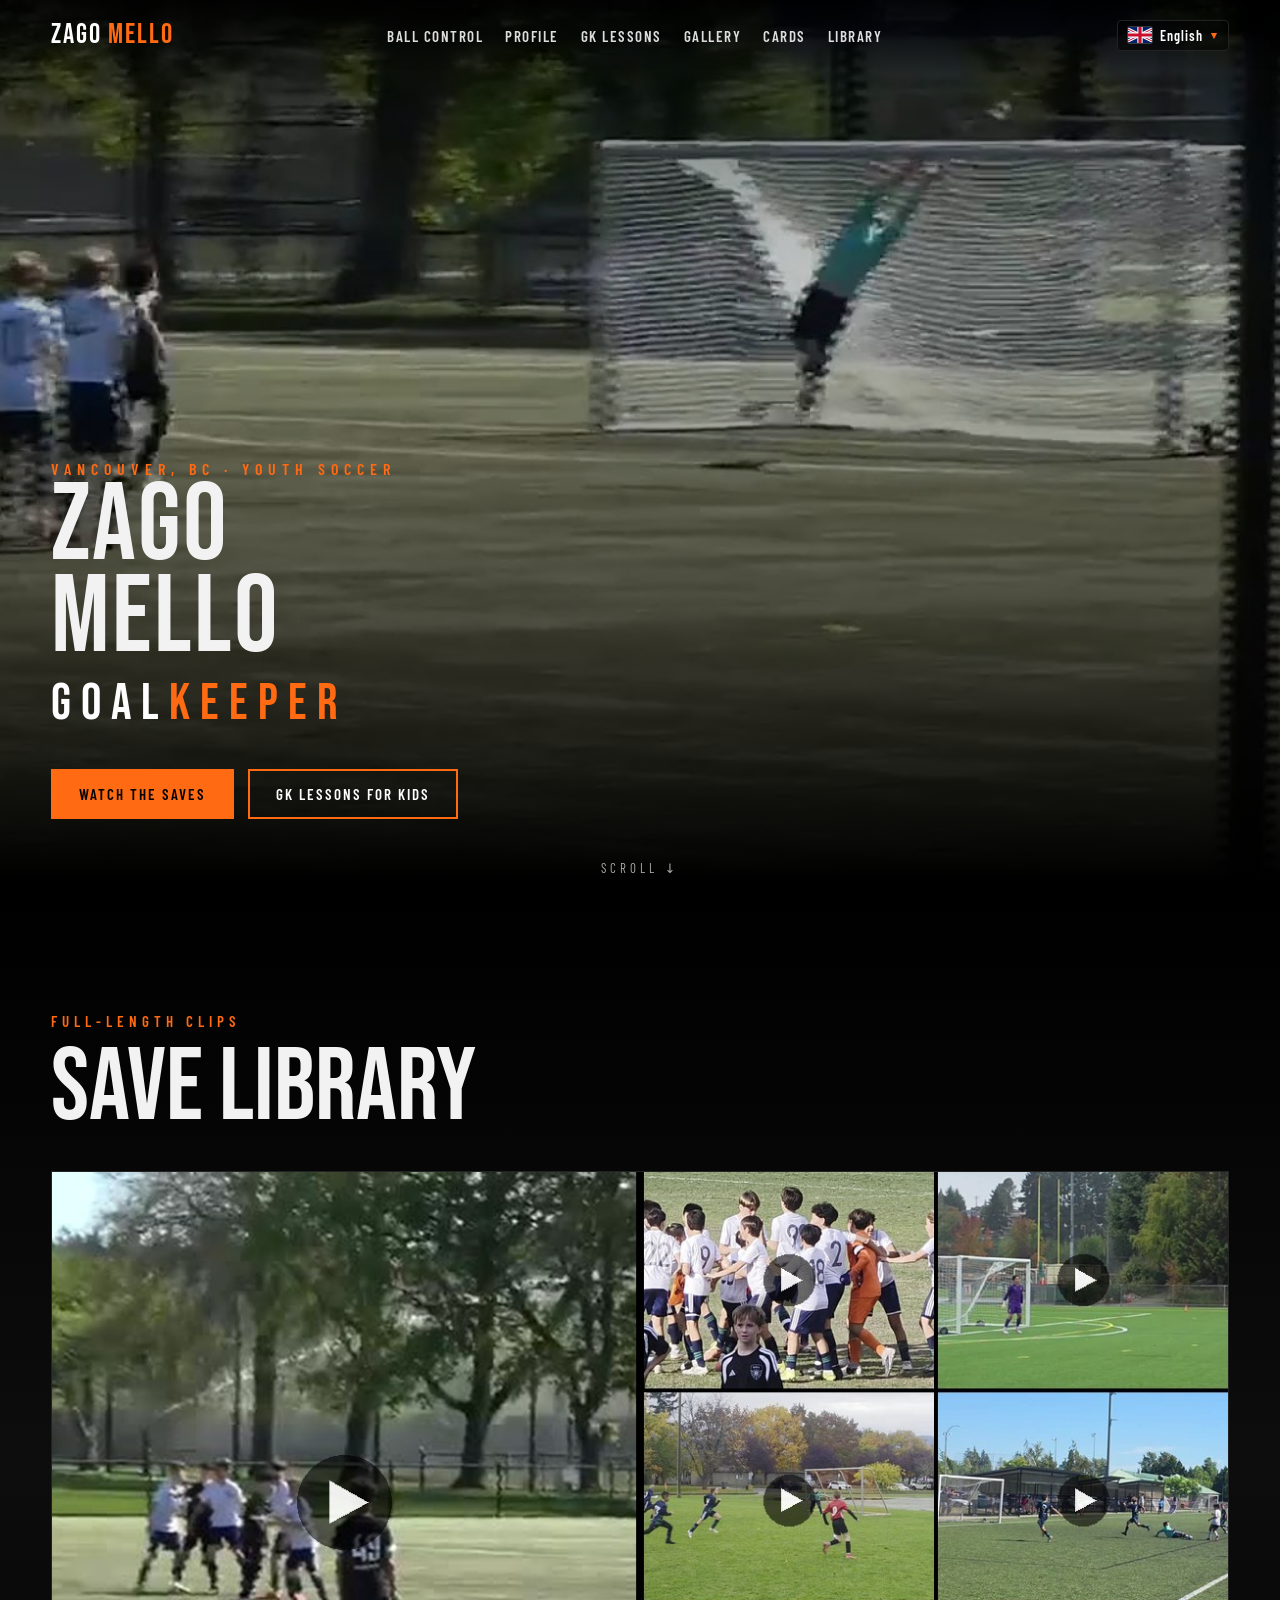
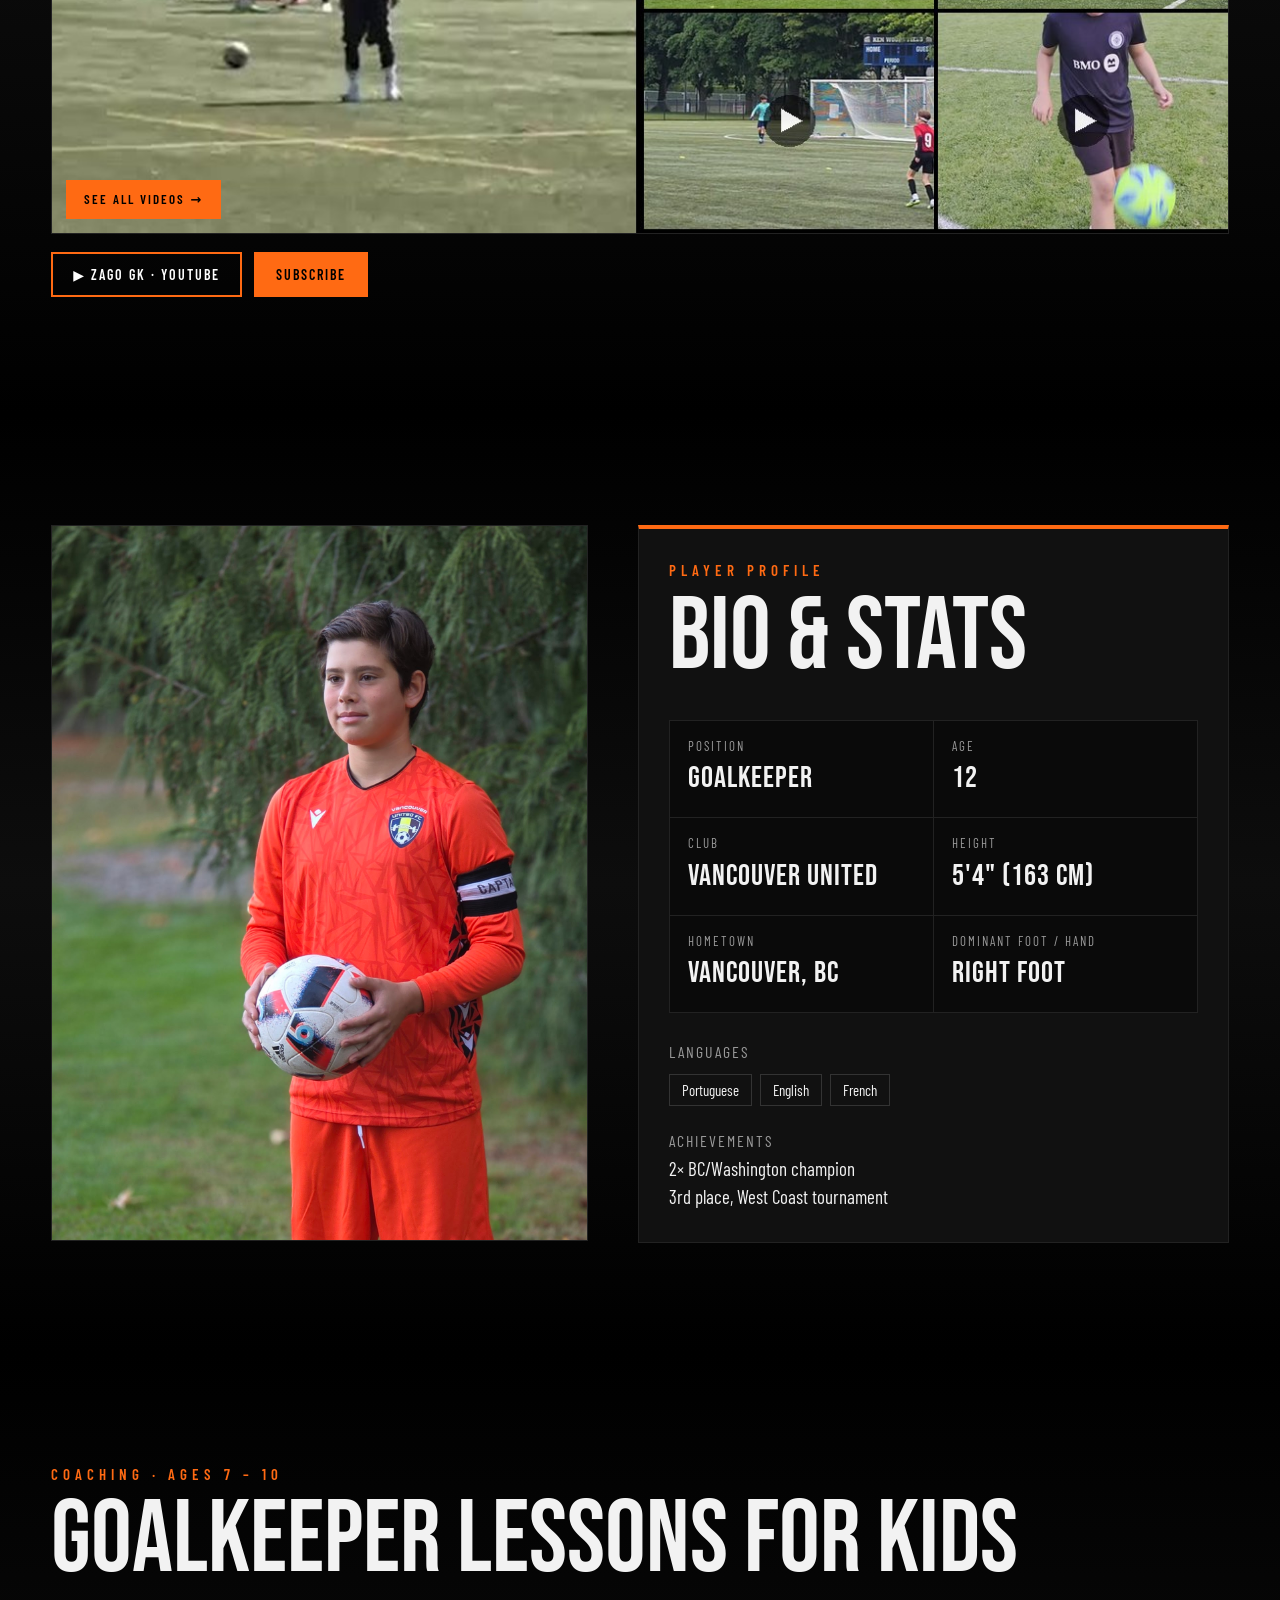
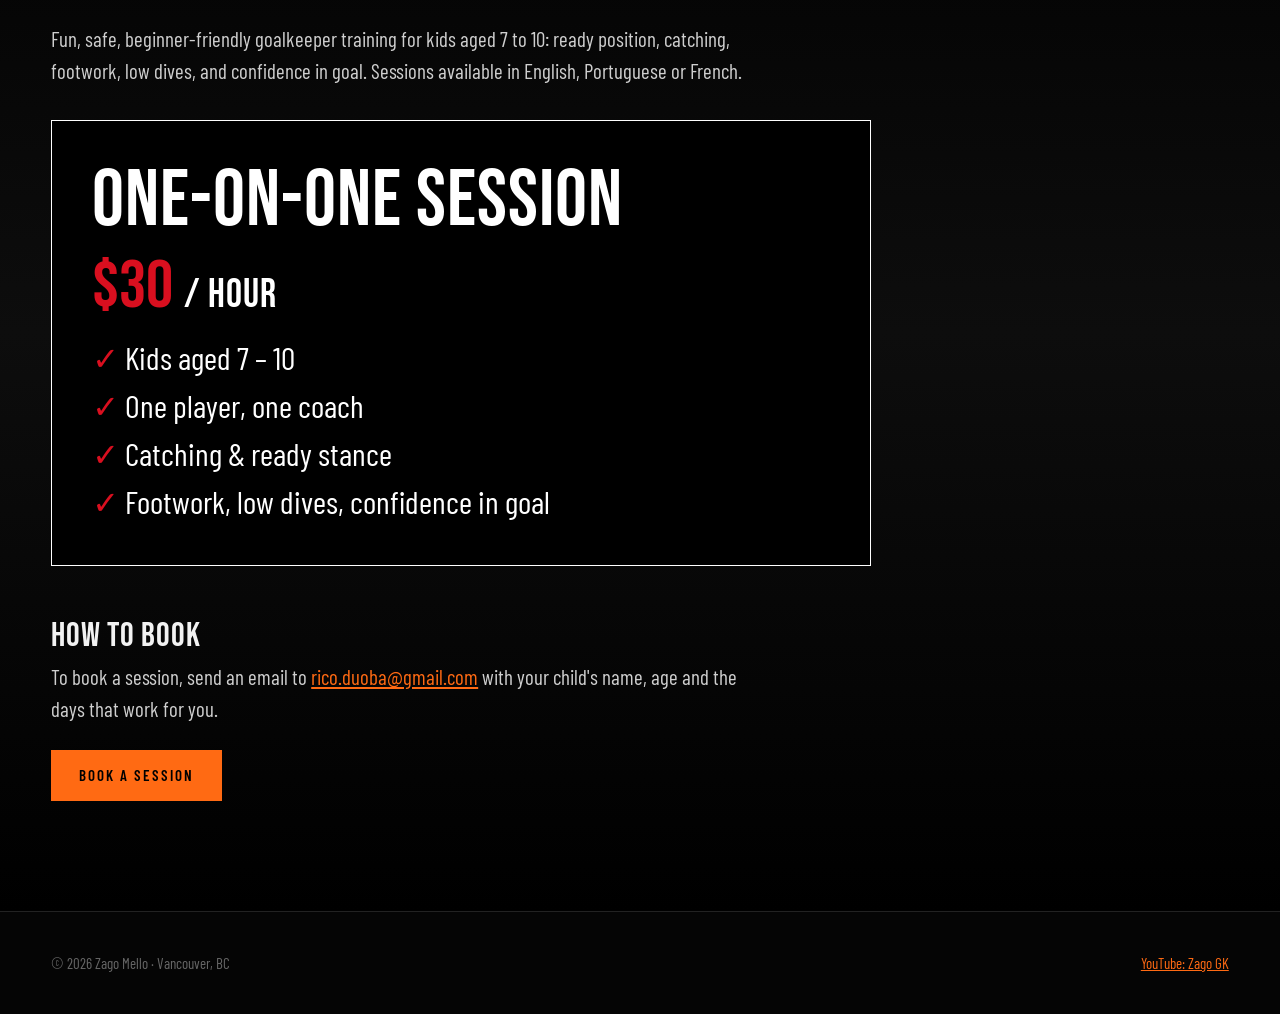
==== commit 9396d0b4: "Library collage fits content column; Lessons card black with white text Co-Authored-By: Claude Sonne" ====
--- a/index.html
+++ b/index.html
@@ -5,7 +5,7 @@
 <meta name="description" content="Zago Mello, youth soccer goalkeeper from Vancouver, BC. Save reel, ball control and one-on-one goalkeeper lessons for kids 7 to 10.">
 <meta property="og:title" content="Zago Mello — Goalkeeper"><meta property="og:image" content="reel/poster.jpg">
 <link rel="preload" href="fonts/BebasNeue-Regular.ttf" as="font" type="font/ttf" crossorigin>
-<link rel="stylesheet" href="css/style.css?v=13">
+<link rel="stylesheet" href="css/style.css?v=17">
 </head><body id="top">
 <nav class="nav" id="nav">
   <a class="brand" href="index.html">ZAGO <span>MELLO</span></a>
--- a/css/style.css
+++ b/css/style.css
@@ -175,3 +175,12 @@
 @media (max-width:900px){.lsel{order:2;margin-left:auto;margin-right:10px}.burger{order:3}.links{order:4}}
 .collage{display:block;position:relative;max-width:560px;margin-top:26px;border:1px solid var(--line);overflow:hidden}.collage img{width:100%;transition:transform .5s,filter .5s}.collage:hover img{transform:scale(1.03);filter:brightness(.85)}.collage .btn{position:absolute;left:14px;bottom:14px;padding:8px 16px;font-size:13px}
 .yt{display:flex;gap:12px;flex-wrap:wrap;margin:18px 0 8px}.yt .btn{padding:10px 20px;font-size:14px}
+.collage{max-width:none;width:100%;margin-left:0}.collage img{display:block;width:100%;height:auto}.collage .btn{left:14px;bottom:14px}
+.tiers.one{grid-template-columns:minmax(0,820px)}
+.tier.hot{background:#000;border:1px solid #fff;padding:40px}
+.tier.hot h3{color:#fff;font-size:80px;line-height:1}
+.tier.hot .price{color:#d90f1f;font-size:68px;line-height:1}
+.tier.hot .price small{color:#fff;font-size:40px}
+.tier.hot ul{color:#fff;font-size:32px;line-height:1.25}
+.tier.hot li::before{color:#d90f1f}
+@media(max-width:700px){.tier.hot h3{font-size:52px}.tier.hot .price{font-size:48px}.tier.hot .price small{font-size:28px}.tier.hot ul{font-size:22px}}
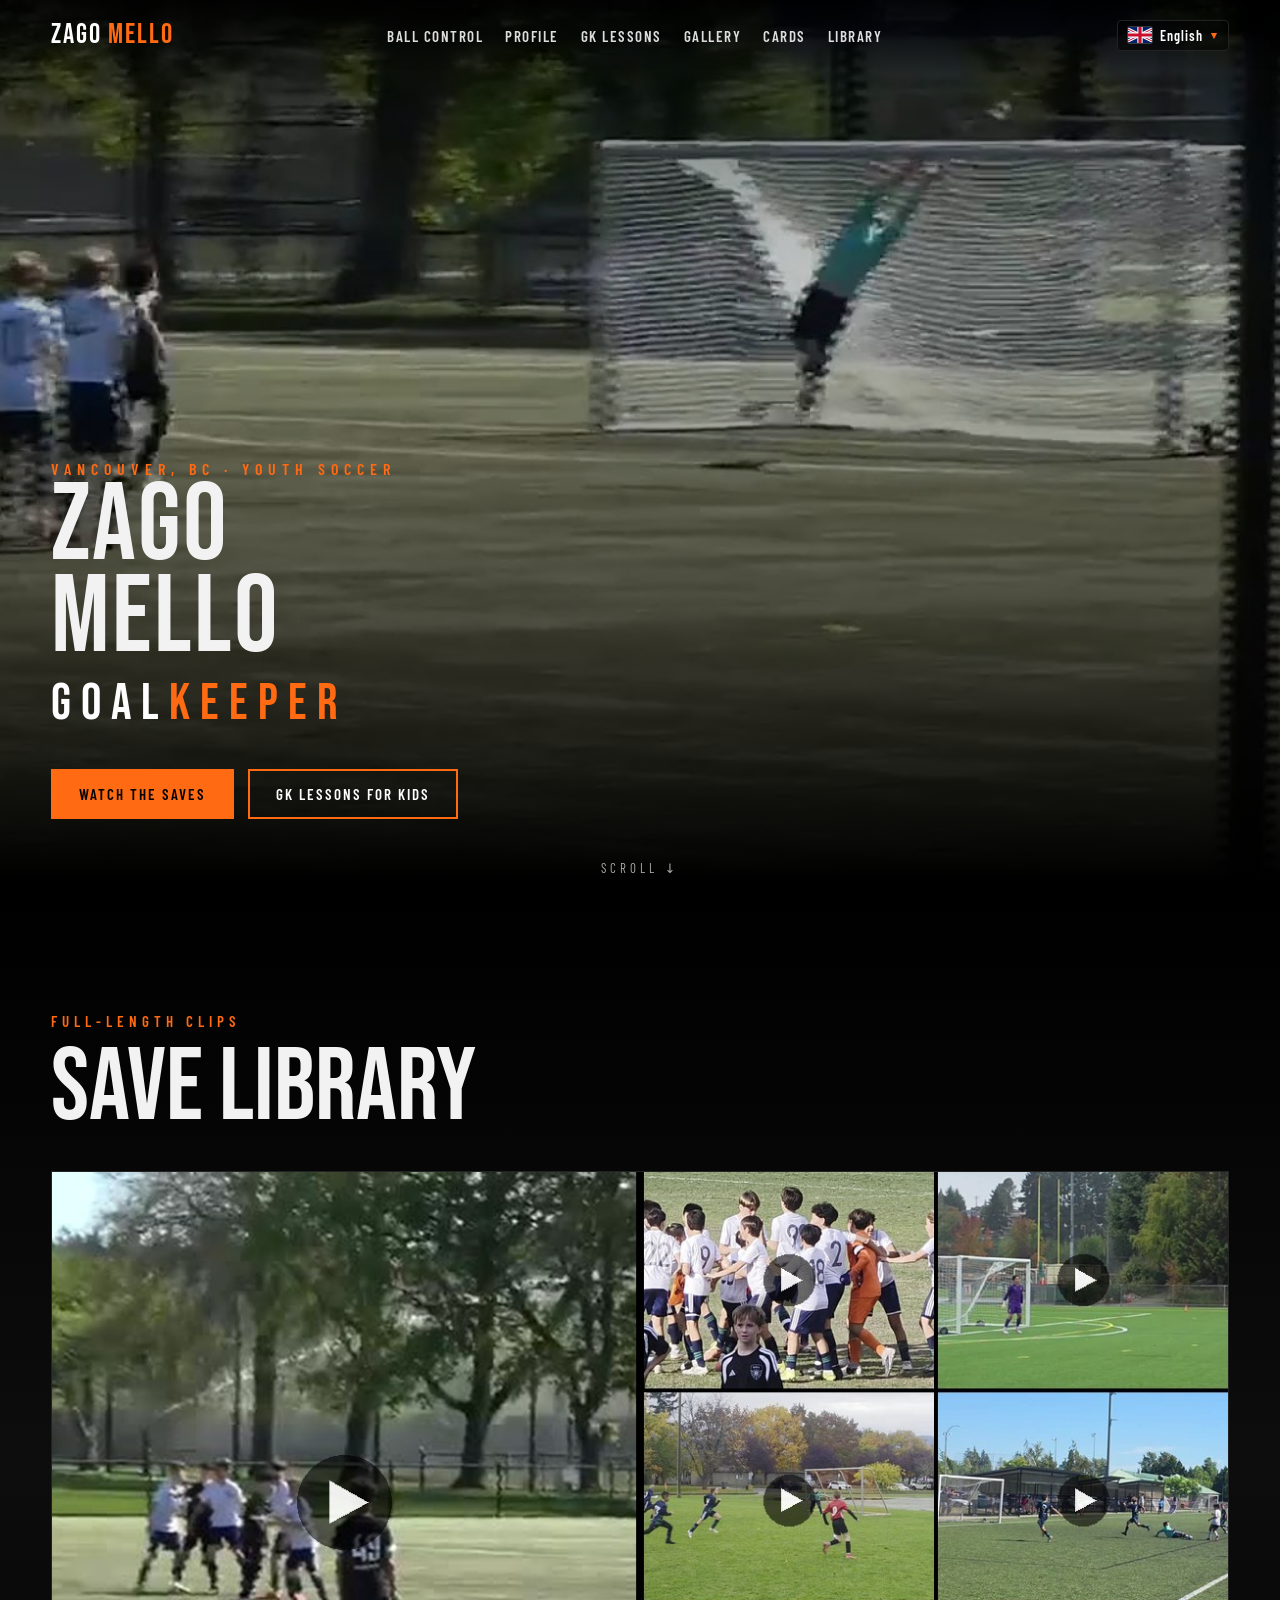
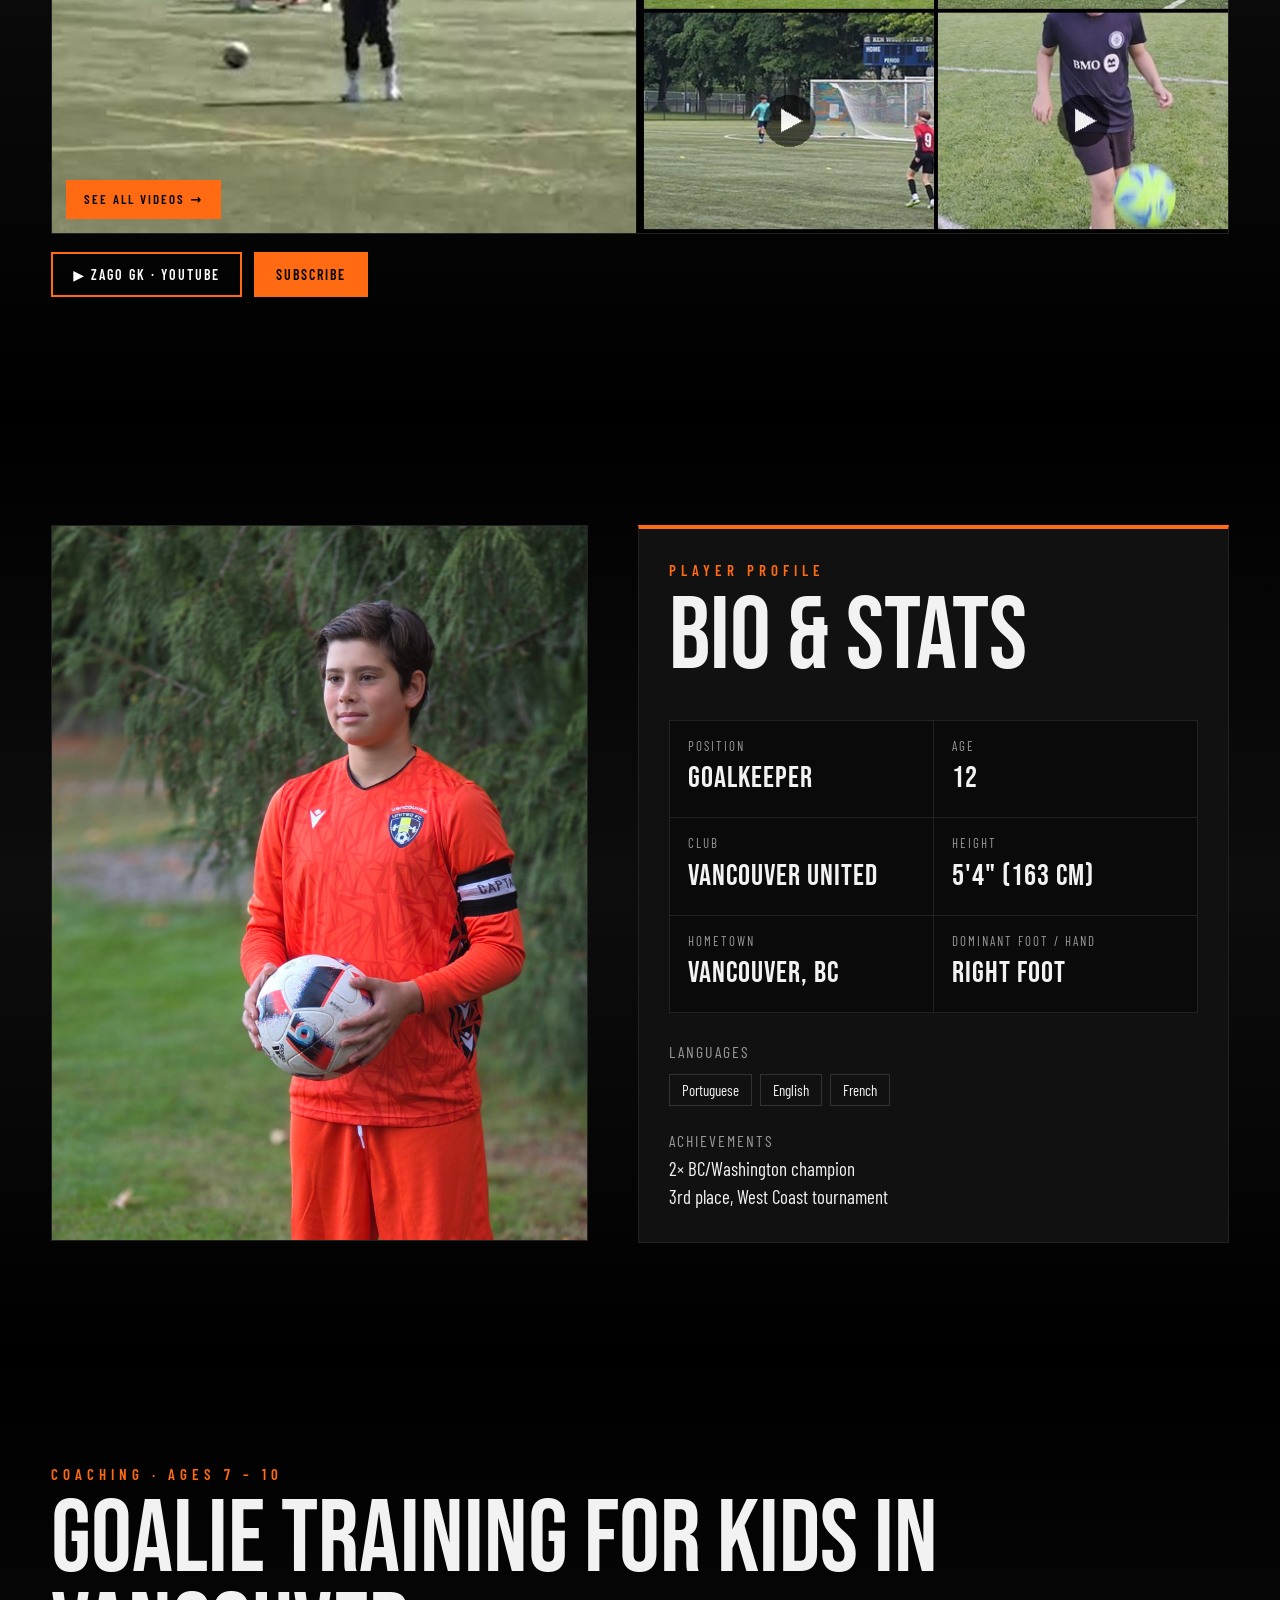
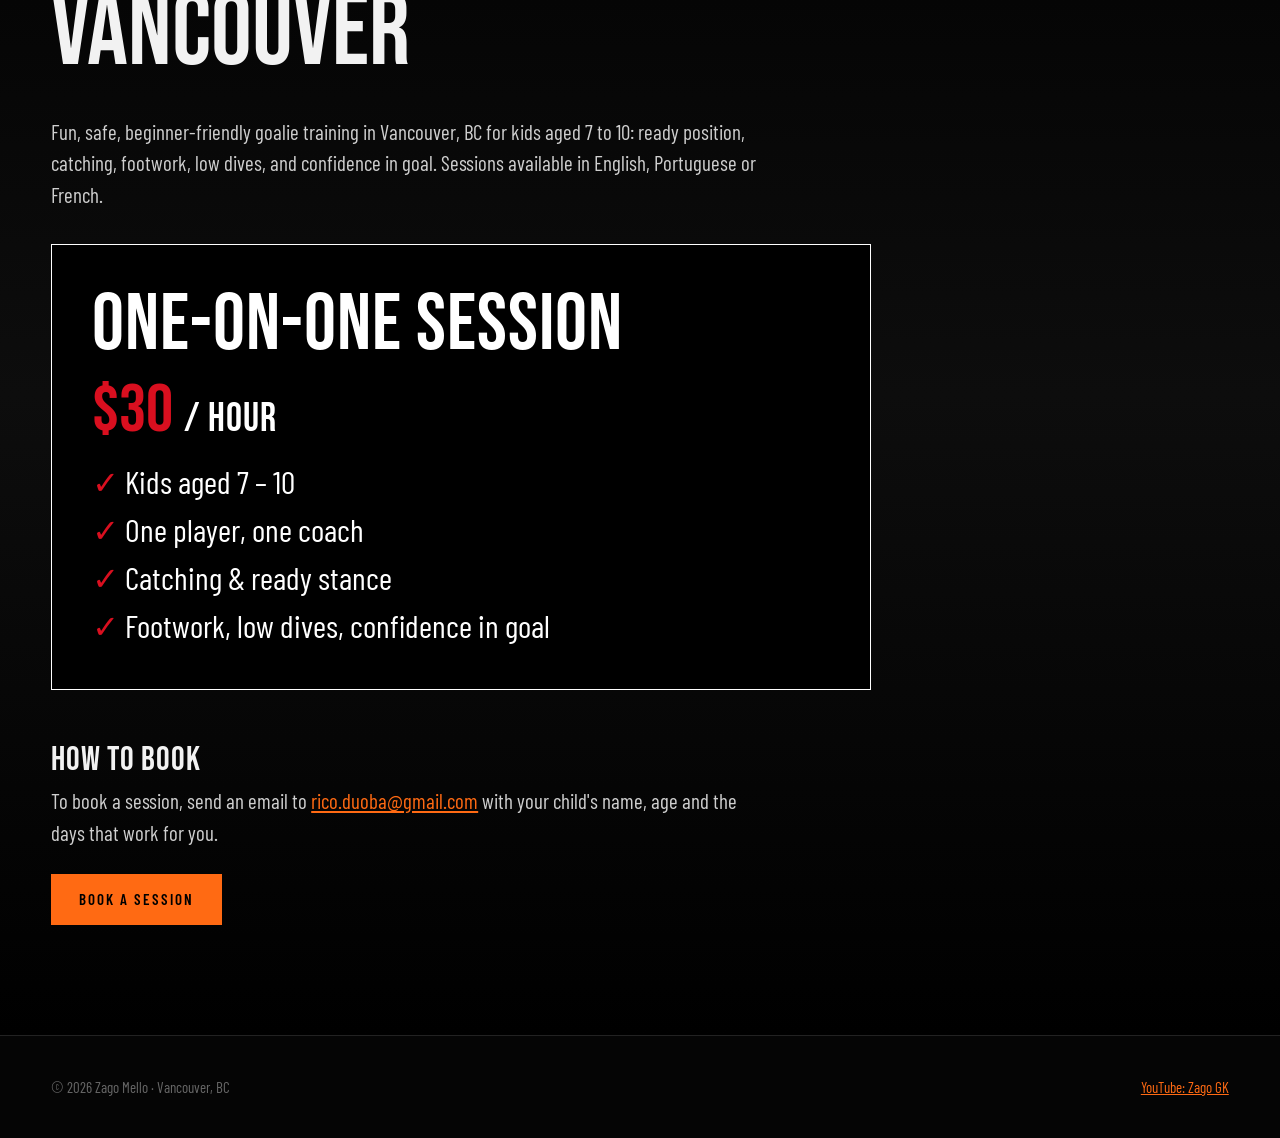
==== commit 2378665a: "SEO: Vancouver goalie training title/description, JSON-LD, canonical, sitemap, robots Co-Authored-By" ====
--- a/index.html
+++ b/index.html
@@ -1,9 +1,14 @@
 <!doctype html>
 <html lang="en"><head>
 <meta charset="utf-8"><meta name="viewport" content="width=device-width,initial-scale=1">
-<title>Zago Mello — Goalkeeper</title>
-<meta name="description" content="Zago Mello, youth soccer goalkeeper from Vancouver, BC. Save reel, ball control and one-on-one goalkeeper lessons for kids 7 to 10.">
+<title>Goalie Training Vancouver for Kids 7–10 | Zago Mello Goalkeeper</title>
+<meta name="description" content="One-on-one goalie training in Vancouver, BC for kids aged 7 to 10: catching, footwork, diving and confidence in goal. $30/hour, in English, Portuguese or French. From the family of youth goalkeeper Zago Mello.">
 <meta property="og:title" content="Zago Mello — Goalkeeper"><meta property="og:image" content="reel/poster.jpg">
+<link rel="canonical" href="https://mell0dia.github.io/ZagoGK/">
+<meta property="og:url" content="https://mell0dia.github.io/ZagoGK/"><meta property="og:type" content="website">
+<script type="application/ld+json">
+{"@context":"https://schema.org","@type":"SportsActivityLocation","name":"ZagoGK Goalie Training","description":"One-on-one goalkeeper training for kids aged 7 to 10 in Vancouver, BC.","url":"https://mell0dia.github.io/ZagoGK/","image":"https://mell0dia.github.io/ZagoGK/reel/poster.jpg","email":"rico.duoba@gmail.com","priceRange":"$30/hour","areaServed":{"@type":"City","name":"Vancouver"},"address":{"@type":"PostalAddress","addressLocality":"Vancouver","addressRegion":"BC","addressCountry":"CA"},"knowsLanguage":["en","pt","fr"],"sameAs":["https://www.youtube.com/@zagogk"],"makesOffer":{"@type":"Offer","name":"One-on-one goalkeeper session","price":"30","priceCurrency":"CAD","eligibleQuantity":{"@type":"QuantitativeValue","unitText":"hour"}}}
+</script>
 <link rel="preload" href="fonts/BebasNeue-Regular.ttf" as="font" type="font/ttf" crossorigin>
 <link rel="stylesheet" href="css/style.css?v=17">
 </head><body id="top">
@@ -55,8 +60,8 @@
 </div></section>
 
 <section id="coaching" class="alt"><div class="wrap reveal">
-  <div class="eyebrow">Coaching · Ages 7 – 10</div><h2>Goalkeeper Lessons For Kids</h2>
-  <p class="lead">Fun, safe, beginner-friendly goalkeeper training for kids aged 7 to 10: ready position, catching, footwork, low dives, and confidence in goal. Sessions available in English, Portuguese or French.</p>
+  <div class="eyebrow">Coaching · Ages 7 – 10</div><h2>Goalie Training for Kids in Vancouver</h2>
+  <p class="lead">Fun, safe, beginner-friendly goalie training in Vancouver, BC for kids aged 7 to 10: ready position, catching, footwork, low dives, and confidence in goal. Sessions available in English, Portuguese or French.</p>
   <div class="tiers one">
     <div class="tier hot"><h3>One-on-One Session</h3><div class="price">$30 <small>/ hour</small></div><ul><li>Kids aged 7 – 10</li><li>One player, one coach</li><li>Catching &amp; ready stance</li><li>Footwork, low dives, confidence in goal</li></ul></div>
   </div>
